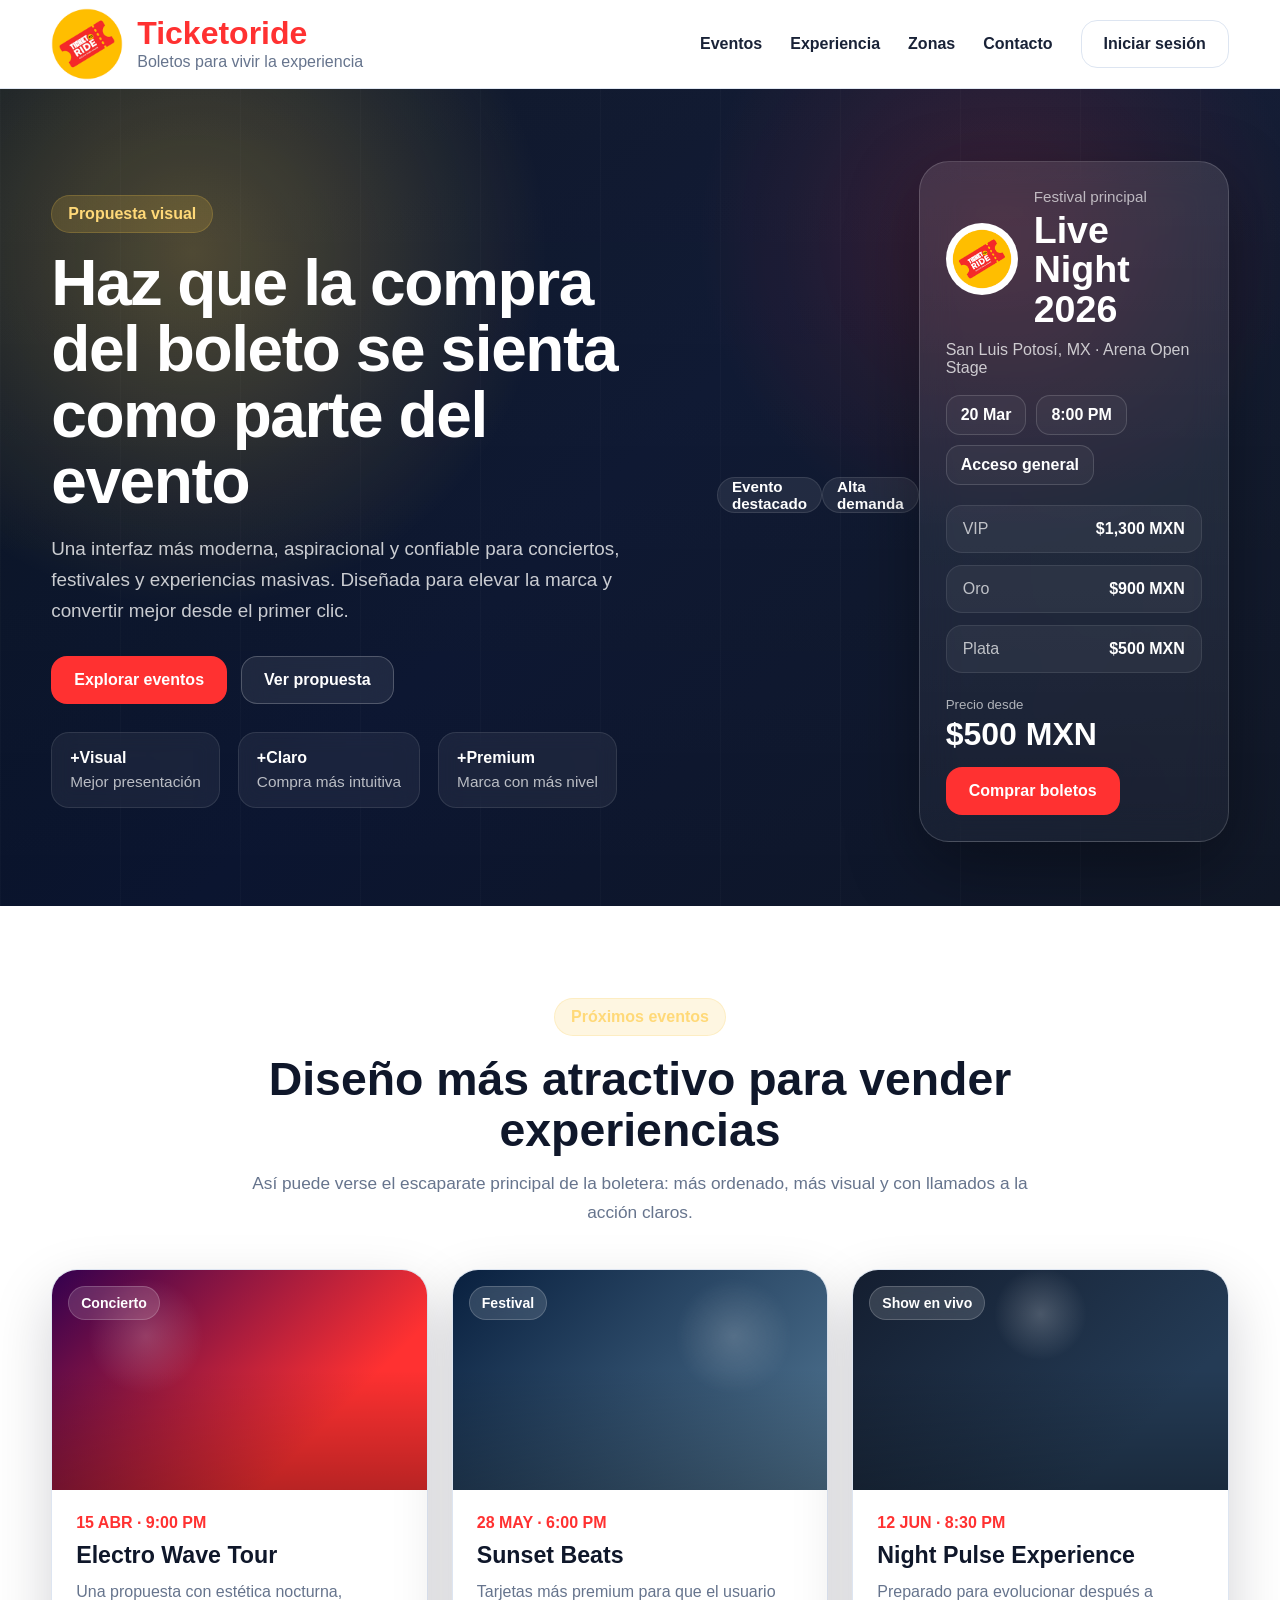
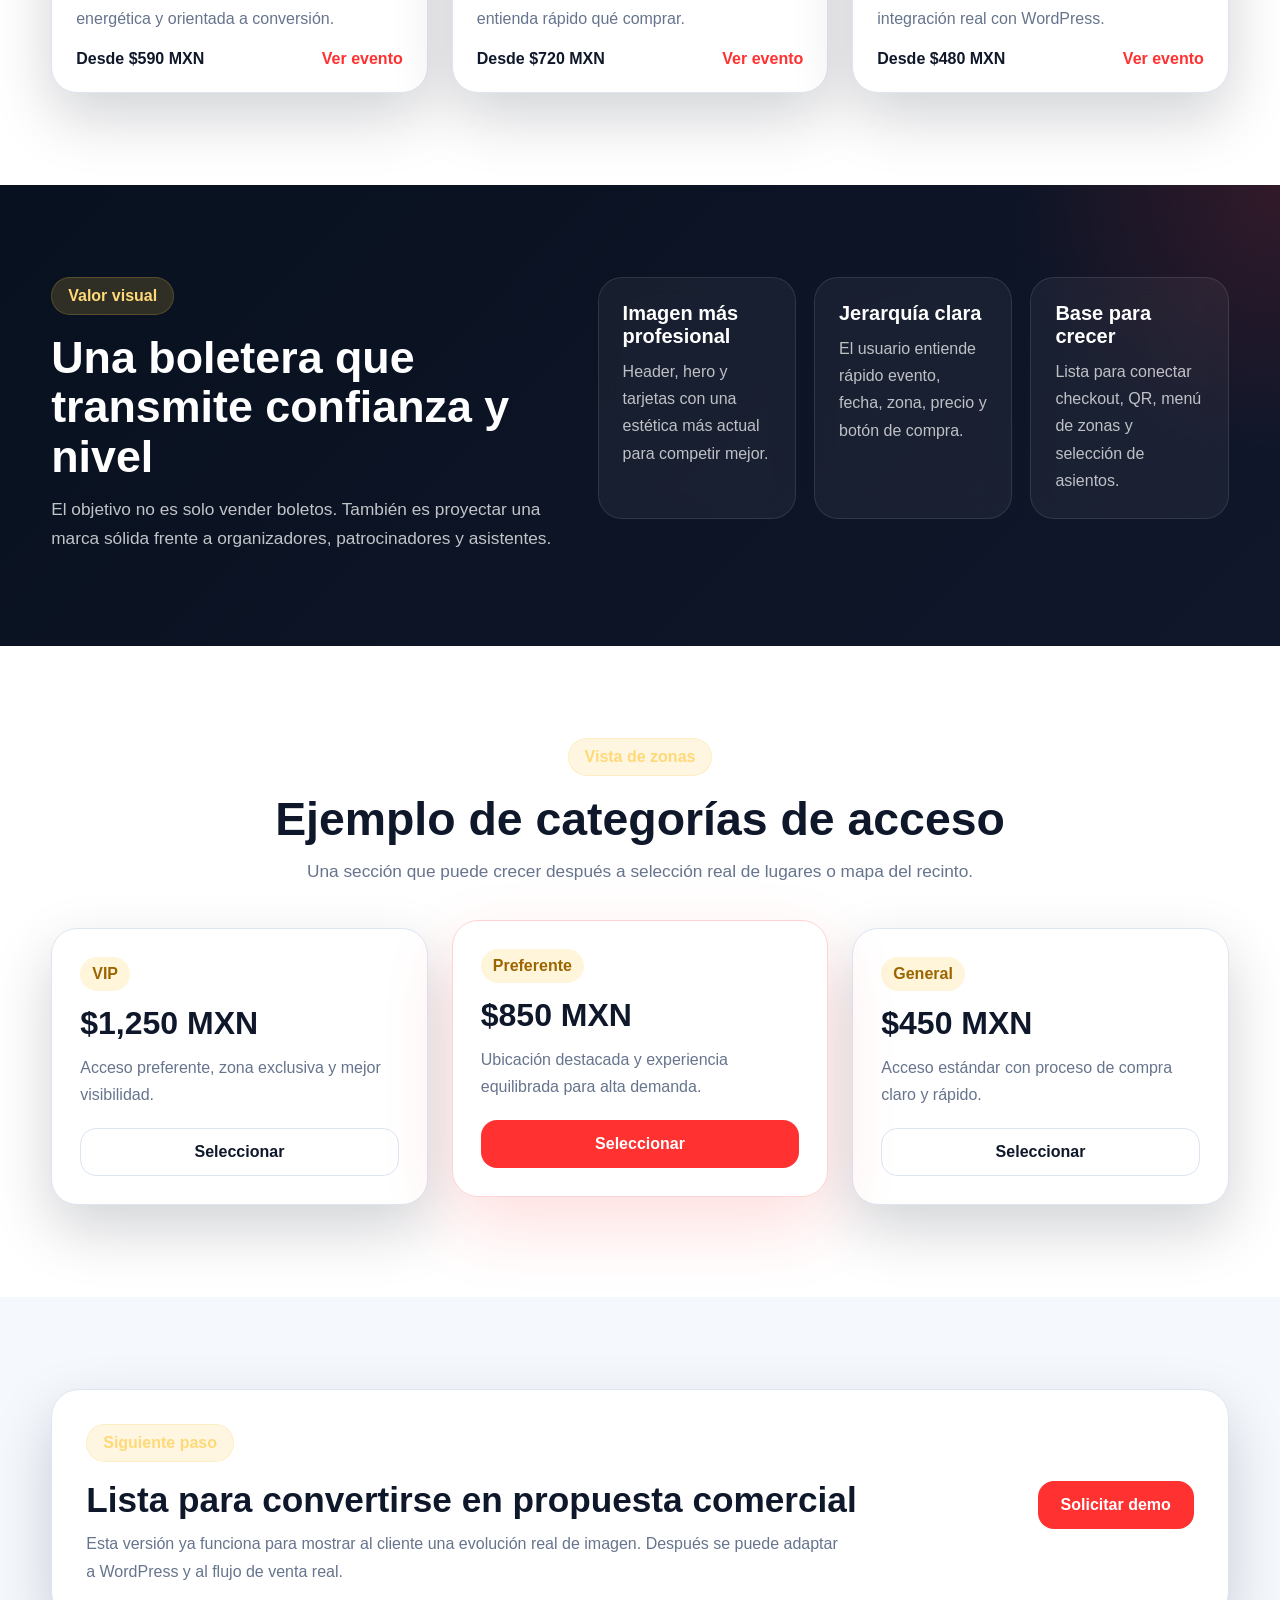
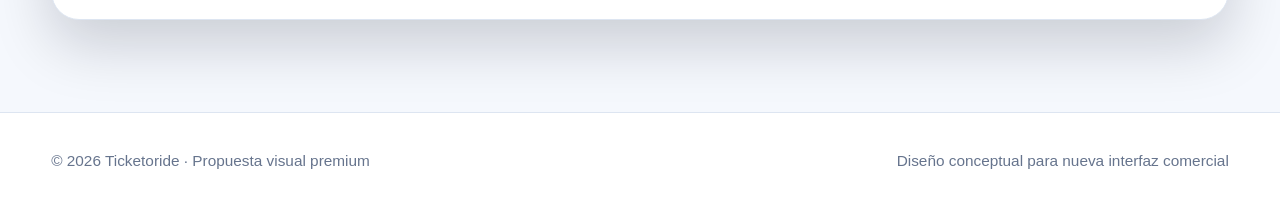
==== index.html @ 48014179 "Update index.html" ====
<!DOCTYPE html>
<html lang="es">
<head>
  <meta charset="UTF-8" />
  <meta name="viewport" content="width=device-width, initial-scale=1.0" />
  <title>TickeToRide | Experiencias que se viven en grande</title>
  <meta name="description" content="Propuesta para Ticketoride: una boletera más visual, más clara y lista para vender mejor." />
  <link rel="stylesheet" href="css/style.css" />
</head>
<body>
  <header class="site-header">
    <div class="container nav">
      <a class="brand" href="#">
        <img src="assets/img/logo-ticketoride.png" alt="Logo Ticketoride" class="brand-logo" />
        <div class="brand-copy">
          <span class="brand-name">Ticketoride</span>
          <span class="brand-tag">Boletos para vivir la experiencia</span>
        </div>
      </a>

      <nav class="menu">
        <a href="#eventos">Eventos</a>
        <a href="#experiencia">Experiencia</a>
        <a href="#zonas">Zonas</a>
        <a href="#contacto">Contacto</a>
        <a href="#" class="btn btn-outline">Iniciar sesión</a>
      </nav>
    </div>
  </header>

  <main>
    <section class="hero">
      <div class="hero-overlay"></div>
      <div class="container hero-grid">
        <div class="hero-copy">
          <span class="eyebrow">Propuesta visual</span>
          <h1>Haz que la compra del boleto se sienta como parte del evento</h1>
          <p>
            Una interfaz más moderna, aspiracional y confiable para conciertos,
            festivales y experiencias masivas. Diseñada para elevar la marca y
            convertir mejor desde el primer clic.
          </p>

          <div class="hero-actions">
            <a href="#eventos" class="btn btn-primary">Explorar eventos</a>
            <a href="#experiencia" class="btn btn-glass">Ver propuesta</a>
          </div>

          <div class="hero-metrics">
            <div class="metric">
              <strong>+Visual</strong>
              <span>Mejor presentación</span>
            </div>
            <div class="metric">
              <strong>+Claro</strong>
              <span>Compra más intuitiva</span>
            </div>
            <div class="metric">
              <strong>+Premium</strong>
              <span>Marca con más nivel</span>
            </div>
          </div>
        </div>

        <div class="hero-panel">
          <div class="panel-top">
            <span class="live-pill">Evento destacado</span>
            <span class="status-dot">Alta demanda</span>
          </div>

          <div class="featured-card">
            <div class="featured-head">
              <img src="assets/img/logo-ticketoride.png" alt="Ticketoride" class="featured-logo" />
              <div>
                <p class="featured-label">Festival principal</p>
                <h2>Live Night 2026</h2>
              </div>
            </div>

            <p class="featured-place">San Luis Potosí, MX · Arena Open Stage</p>

            <div class="chip-row">
              <span class="chip">20 Mar</span>
              <span class="chip">8:00 PM</span>
              <span class="chip">Acceso general</span>
            </div>

            <div class="zone-list">
              <div class="zone-item">
                <span>VIP</span>
                <strong>$1,300 MXN</strong>
              </div>
              <div class="zone-item">
                <span>Oro</span>
                <strong>$900 MXN</strong>
              </div>
              <div class="zone-item">
                <span>Plata</span>
                <strong>$500 MXN</strong>
              </div>
            </div>

            <div class="featured-footer">
              <div>
                <small>Precio desde</small>
                <strong class="price">$500 MXN</strong>
              </div>
              <a href="#" class="btn btn-primary">Comprar boletos</a>
            </div>
          </div>
        </div>
      </div>
    </section>

    <section id="eventos" class="section section-light">
      <div class="container">
        <div class="section-head">
          <span class="section-kicker">Próximos eventos</span>
          <h2>Diseño más atractivo para vender experiencias</h2>
          <p>
            Así puede verse el escaparate principal de la boletera: más ordenado,
            más visual y con llamados a la acción claros.
          </p>
        </div>

        <div class="event-grid">
          <article class="event-card">
            <div class="event-cover cover-1">
              <span class="mini-badge">Concierto</span>
            </div>
            <div class="event-content">
              <div class="event-date">15 ABR · 9:00 PM</div>
              <h3>Electro Wave Tour</h3>
              <p>Una propuesta con estética nocturna, energética y orientada a conversión.</p>
              <div class="event-bottom">
                <strong>Desde $590 MXN</strong>
                <a href="#">Ver evento</a>
              </div>
            </div>
          </article>

          <article class="event-card">
            <div class="event-cover cover-2">
              <span class="mini-badge">Festival</span>
            </div>
            <div class="event-content">
              <div class="event-date">28 MAY · 6:00 PM</div>
              <h3>Sunset Beats</h3>
              <p>Tarjetas más premium para que el usuario entienda rápido qué comprar.</p>
              <div class="event-bottom">
                <strong>Desde $720 MXN</strong>
                <a href="#">Ver evento</a>
              </div>
            </div>
          </article>

          <article class="event-card">
            <div class="event-cover cover-3">
              <span class="mini-badge">Show en vivo</span>
            </div>
            <div class="event-content">
              <div class="event-date">12 JUN · 8:30 PM</div>
              <h3>Night Pulse Experience</h3>
              <p>Preparado para evolucionar después a integración real con WordPress.</p>
              <div class="event-bottom">
                <strong>Desde $480 MXN</strong>
                <a href="#">Ver evento</a>
              </div>
            </div>
          </article>
        </div>
      </div>
    </section>

    <section id="experiencia" class="section section-dark">
      <div class="container experience-grid">
        <div class="experience-copy">
          <span class="section-kicker">Valor visual</span>
          <h2>Una boletera que transmite confianza y nivel</h2>
          <p>
            El objetivo no es solo vender boletos. También es proyectar una marca
            sólida frente a organizadores, patrocinadores y asistentes.
          </p>
        </div>

        <div class="experience-cards">
          <div class="glass-card">
            <h3>Imagen más profesional</h3>
            <p>Header, hero y tarjetas con una estética más actual para competir mejor.</p>
          </div>
          <div class="glass-card">
            <h3>Jerarquía clara</h3>
            <p>El usuario entiende rápido evento, fecha, zona, precio y botón de compra.</p>
          </div>
          <div class="glass-card">
            <h3>Base para crecer</h3>
            <p>Lista para conectar checkout, QR, menú de zonas y selección de asientos.</p>
          </div>
        </div>
      </div>
    </section>

    <section id="zonas" class="section section-light">
      <div class="container">
        <div class="section-head">
          <span class="section-kicker">Vista de zonas</span>
          <h2>Ejemplo de categorías de acceso</h2>
          <p>Una sección que puede crecer después a selección real de lugares o mapa del recinto.</p>
        </div>

        <div class="pricing-grid">
          <div class="pricing-card">
            <span class="pricing-type">VIP</span>
            <strong>$1,250 MXN</strong>
            <p>Acceso preferente, zona exclusiva y mejor visibilidad.</p>
            <a href="#" class="btn btn-outline full">Seleccionar</a>
          </div>

          <div class="pricing-card featured-pricing">
            <span class="pricing-type">Preferente</span>
            <strong>$850 MXN</strong>
            <p>Ubicación destacada y experiencia equilibrada para alta demanda.</p>
            <a href="#" class="btn btn-primary full">Seleccionar</a>
          </div>

          <div class="pricing-card">
            <span class="pricing-type">General</span>
            <strong>$450 MXN</strong>
            <p>Acceso estándar con proceso de compra claro y rápido.</p>
            <a href="#" class="btn btn-outline full">Seleccionar</a>
          </div>
        </div>
      </div>
    </section>

    <section id="contacto" class="section contact-section">
      <div class="container contact-card">
        <div>
          <span class="section-kicker">Siguiente paso</span>
          <h2>Lista para convertirse en propuesta comercial</h2>
          <p>
            Esta versión ya funciona para mostrar al cliente una evolución real de imagen.
            Después se puede adaptar a WordPress y al flujo de venta real.
          </p>
        </div>
        <a href="#" class="btn btn-primary">Solicitar demo</a>
      </div>
    </section>
  </main>

  <footer class="site-footer">
    <div class="container footer-wrap">
      <p>© 2026 Ticketoride · Propuesta visual premium</p>
      <p>Diseño conceptual para nueva interfaz comercial</p>
    </div>
  </footer>

  <script src="js/app.js"></script>
</body>
</html>
---- css/style.css ----
:root{
  --bg:#07111f;
  --bg-2:#0d1830;
  --bg-3:#111827;
  --surface:#ffffff;
  --surface-soft:#f6f8fc;
  --text:#0f172a;
  --muted:#66748d;
  --line:#dde5f1;
  --primary:#ff3131;
  --primary-dark:#e12626;
  --gold:#f7c948;
  --white:#ffffff;
  --shadow:0 24px 60px rgba(5, 12, 29, .18);
  --radius:24px;
  --container:1200px;
}

*{box-sizing:border-box}
html{scroll-behavior:smooth}
body{
  margin:0;
  font-family:Arial, Helvetica, sans-serif;
  color:var(--text);
  background:#fff;
}
img{max-width:100%; display:block}
a{text-decoration:none; color:inherit}

.container{
  width:min(92%, var(--container));
  margin:0 auto;
}

.site-header{
  position:sticky;
  top:0;
  z-index:1000;
  background:rgba(255,255,255,.82);
  backdrop-filter:blur(16px);
  border-bottom:1px solid rgba(221,229,241,.9);
}

.nav{
  min-height:88px;
  display:flex;
  align-items:center;
  justify-content:space-between;
  gap:24px;
}

.brand{
  display:flex;
  align-items:center;
  gap:14px;
}

.brand-logo{
  width:72px;
  height:72px;
  object-fit:contain;
}

.brand-copy{
  display:flex;
  flex-direction:column;
  gap:4px;
}

.brand-name{
  font-size:2rem;
  font-weight:800;
  color:var(--primary);
  line-height:1;
}

.brand-tag{
  color:var(--muted);
  font-size:1rem;
}

.menu{
  display:flex;
  align-items:center;
  gap:28px;
}

.menu a{
  font-weight:700;
  color:#192237;
}

.btn{
  min-height:48px;
  padding:0 22px;
  border-radius:16px;
  display:inline-flex;
  align-items:center;
  justify-content:center;
  font-weight:800;
  border:1px solid transparent;
  transition:.25s ease;
}
.btn:hover{transform:translateY(-2px)}
.btn-primary{
  background:var(--primary);
  color:#fff;
}
.btn-primary:hover{
  background:var(--primary-dark);
}
.btn-outline{
  background:#fff;
  border-color:var(--line);
}
.btn-glass{
  background:rgba(255,255,255,.08);
  color:#fff;
  border-color:rgba(255,255,255,.22);
  backdrop-filter:blur(14px);
}
.full{width:100%}

.hero{
  position:relative;
  overflow:hidden;
  background:
    radial-gradient(circle at 15% 20%, rgba(247,201,72,.28), transparent 28%),
    radial-gradient(circle at 78% 18%, rgba(255,49,49,.18), transparent 25%),
    linear-gradient(135deg, #07111f 0%, #0b1530 48%, #111827 100%);
  color:#fff;
  padding:72px 0 64px;
}

.hero::before{
  content:"";
  position:absolute;
  inset:0;
  background:
    linear-gradient(to bottom, rgba(255,255,255,.03), rgba(255,255,255,0)),
    repeating-linear-gradient(
      90deg,
      rgba(255,255,255,.02) 0,
      rgba(255,255,255,.02) 1px,
      transparent 1px,
      transparent 120px
    );
  pointer-events:none;
}

.hero-grid{
  position:relative;
  z-index:1;
  display:grid;
  grid-template-columns:1.1fr .9fr;
  gap:40px;
  align-items:center;
}

.eyebrow,
.section-kicker{
  display:inline-flex;
  align-items:center;
  gap:8px;
  min-height:38px;
  padding:0 16px;
  border-radius:999px;
  background:rgba(247,201,72,.16);
  color:#ffd978;
  border:1px solid rgba(247,201,72,.2);
  font-weight:800;
  margin-bottom:18px;
}

.hero-copy h1{
  font-size:4rem;
  line-height:1.03;
  margin:0 0 18px;
  letter-spacing:-1.4px;
  max-width:720px;
}

.hero-copy p{
  font-size:1.18rem;
  line-height:1.65;
  color:rgba(255,255,255,.78);
  max-width:690px;
  margin:0 0 30px;
}

.hero-actions{
  display:flex;
  gap:14px;
  flex-wrap:wrap;
  margin-bottom:28px;
}

.hero-metrics{
  display:flex;
  gap:18px;
  flex-wrap:wrap;
}

.metric{
  min-width:150px;
  padding:16px 18px;
  border-radius:18px;
  background:rgba(255,255,255,.06);
  border:1px solid rgba(255,255,255,.10);
  backdrop-filter:blur(10px);
}
.metric strong{
  display:block;
  color:#fff;
  margin-bottom:6px;
  font-size:1rem;
}
.metric span{
  color:rgba(255,255,255,.7);
  font-size:.96rem;
}

.hero-panel{
  display:flex;
  justify-content:flex-end;
}

.panel-top{
  display:flex;
  justify-content:space-between;
  align-items:center;
  margin-bottom:14px;
}

.live-pill, .status-dot{
  display:inline-flex;
  align-items:center;
  min-height:36px;
  padding:0 14px;
  border-radius:999px;
  font-weight:700;
  font-size:.95rem;
  background:rgba(255,255,255,.08);
  color:#fff;
  border:1px solid rgba(255,255,255,.10);
}

.featured-card{
  width:100%;
  max-width:510px;
  padding:26px;
  border-radius:30px;
  background:
    linear-gradient(180deg, rgba(255,255,255,.10), rgba(255,255,255,.04));
  border:1px solid rgba(255,255,255,.16);
  box-shadow:0 24px 70px rgba(0,0,0,.35);
  backdrop-filter:blur(18px);
}

.featured-head{
  display:flex;
  align-items:center;
  gap:16px;
  margin-bottom:12px;
}

.featured-logo{
  width:72px;
  height:72px;
  object-fit:contain;
  background:#fff;
  border-radius:50%;
  padding:6px;
}

.featured-label{
  margin:0 0 6px;
  color:rgba(255,255,255,.66);
  font-size:.95rem;
}

.featured-head h2{
  margin:0;
  font-size:2.35rem;
  line-height:1.05;
}

.featured-place{
  color:rgba(255,255,255,.75);
  margin:0 0 18px;
  font-size:1rem;
}

.chip-row{
  display:flex;
  flex-wrap:wrap;
  gap:10px;
  margin-bottom:20px;
}

.chip{
  padding:10px 14px;
  border-radius:14px;
  border:1px solid rgba(255,255,255,.15);
  background:rgba(255,255,255,.04);
  font-weight:700;
}

.zone-list{
  display:grid;
  gap:12px;
  margin-bottom:24px;
}

.zone-item{
  display:flex;
  justify-content:space-between;
  align-items:center;
  padding:14px 16px;
  border-radius:16px;
  background:rgba(255,255,255,.05);
  border:1px solid rgba(255,255,255,.09);
}
.zone-item span{color:rgba(255,255,255,.7)}
.zone-item strong{color:#fff}

.featured-footer{
  display:flex;
  justify-content:space-between;
  align-items:center;
  gap:14px;
  flex-wrap:wrap;
}
.featured-footer small{
  display:block;
  color:rgba(255,255,255,.65);
  margin-bottom:4px;
}
.price{
  font-size:2rem;
  color:#fff;
}

.section{
  padding:92px 0;
}
.section-light{
  background:#fff;
}
.section-dark{
  background:
    radial-gradient(circle at top right, rgba(255,49,49,.15), transparent 20%),
    linear-gradient(135deg, #08111f 0%, #10172b 100%);
  color:#fff;
}

.section-head{
  max-width:780px;
  margin:0 auto 42px;
  text-align:center;
}
.section-head h2{
  margin:0 0 12px;
  font-size:2.9rem;
  line-height:1.1;
}
.section-head p{
  margin:0;
  color:var(--muted);
  font-size:1.08rem;
  line-height:1.7;
}
.section-dark .section-head p{color:rgba(255,255,255,.74)}

.event-grid{
  display:grid;
  grid-template-columns:repeat(3, 1fr);
  gap:24px;
}

.event-card{
  background:#fff;
  border:1px solid var(--line);
  border-radius:26px;
  overflow:hidden;
  box-shadow:var(--shadow);
}

.event-cover{
  height:220px;
  position:relative;
  overflow:hidden;
}
.event-cover::after{
  content:"";
  position:absolute;
  inset:0;
  background:linear-gradient(to top, rgba(0,0,0,.28), transparent 55%);
}
.cover-1{
  background:
    radial-gradient(circle at 25% 30%, rgba(255,255,255,.18), transparent 18%),
    linear-gradient(135deg, #32004f, #ff3131 72%);
}
.cover-2{
  background:
    radial-gradient(circle at 75% 30%, rgba(255,255,255,.16), transparent 18%),
    linear-gradient(135deg, #09203f, #537895);
}
.cover-3{
  background:
    radial-gradient(circle at 50% 20%, rgba(255,255,255,.20), transparent 18%),
    linear-gradient(135deg, #141e30, #243b55 75%);
}

.mini-badge{
  position:absolute;
  top:16px;
  left:16px;
  z-index:1;
  min-height:34px;
  padding:0 12px;
  border-radius:999px;
  display:inline-flex;
  align-items:center;
  font-size:.88rem;
  font-weight:800;
  color:#fff;
  background:rgba(255,255,255,.14);
  border:1px solid rgba(255,255,255,.18);
  backdrop-filter:blur(10px);
}

.event-content{
  padding:24px;
}
.event-date{
  color:var(--primary);
  font-weight:800;
  margin-bottom:10px;
}
.event-content h3{
  margin:0 0 10px;
  font-size:1.45rem;
}
.event-content p{
  margin:0 0 18px;
  color:var(--muted);
  line-height:1.65;
}
.event-bottom{
  display:flex;
  justify-content:space-between;
  align-items:center;
  gap:10px;
}
.event-bottom a{
  color:var(--primary);
  font-weight:800;
}

.experience-grid{
  display:grid;
  grid-template-columns:.9fr 1.1fr;
  gap:30px;
  align-items:start;
}
.experience-copy h2{
  margin:0 0 14px;
  font-size:2.8rem;
  line-height:1.1;
}
.experience-copy p{
  margin:0;
  color:rgba(255,255,255,.75);
  font-size:1.08rem;
  line-height:1.7;
}
.experience-cards{
  display:grid;
  grid-template-columns:repeat(3,1fr);
  gap:18px;
}
.glass-card{
  min-height:220px;
  padding:24px;
  border-radius:24px;
  background:rgba(255,255,255,.05);
  border:1px solid rgba(255,255,255,.10);
  backdrop-filter:blur(10px);
}
.glass-card h3{
  margin:0 0 10px;
  font-size:1.25rem;
}
.glass-card p{
  margin:0;
  color:rgba(255,255,255,.72);
  line-height:1.7;
}

.pricing-grid{
  display:grid;
  grid-template-columns:repeat(3,1fr);
  gap:24px;
}
.pricing-card{
  padding:28px;
  border-radius:26px;
  border:1px solid var(--line);
  background:#fff;
  box-shadow:var(--shadow);
}
.pricing-type{
  display:inline-flex;
  min-height:34px;
  align-items:center;
  padding:0 12px;
  border-radius:999px;
  background:#fff5da;
  color:#9c6500;
  font-weight:800;
  margin-bottom:14px;
}
.pricing-card strong{
  display:block;
  font-size:2rem;
  margin-bottom:12px;
}
.pricing-card p{
  color:var(--muted);
  line-height:1.7;
  margin:0 0 20px;
}
.featured-pricing{
  border-color:#ffd3d3;
  box-shadow:0 28px 70px rgba(255,49,49,.16);
  transform:translateY(-8px);
}

.contact-section{
  background:#f5f8fd;
}
.contact-card{
  padding:34px;
  border-radius:28px;
  background:#fff;
  border:1px solid var(--line);
  box-shadow:var(--shadow);
  display:flex;
  justify-content:space-between;
  align-items:center;
  gap:20px;
}
.contact-card h2{
  margin:0 0 10px;
  font-size:2.2rem;
}
.contact-card p{
  margin:0;
  color:var(--muted);
  line-height:1.7;
  max-width:760px;
}

.site-footer{
  padding:24px 0;
  border-top:1px solid var(--line);
  background:#fff;
}
.footer-wrap{
  display:flex;
  justify-content:space-between;
  gap:16px;
  flex-wrap:wrap;
  color:var(--muted);
  font-size:.96rem;
}

@media (max-width: 1100px){
  .hero-grid,
  .experience-grid,
  .event-grid,
  .experience-cards,
  .pricing-grid{
    grid-template-columns:1fr;
  }
  .hero-panel{justify-content:flex-start}
  .featured-card{max-width:100%}
}

@media (max-width: 860px){
  .nav{
    flex-direction:column;
    align-items:flex-start;
    padding:16px 0;
  }
  .menu{
    width:100%;
    flex-wrap:wrap;
    gap:14px;
  }
  .hero-copy h1{
    font-size:2.7rem;
  }
  .section-head h2,
  .experience-copy h2,
  .contact-card h2{
    font-size:2rem;
  }
  .contact-card,
  .featured-footer,
  .event-bottom{
    flex-direction:column;
    align-items:flex-start;
  }
  .featured-pricing{
    transform:none;
  }
}

@media (max-width: 560px){
  .brand-logo{
    width:58px;
    height:58px;
  }
  .brand-name{
    font-size:1.55rem;
  }
  .brand-tag{
    font-size:.92rem;
  }
  .hero{
    padding:52px 0 48px;
  }
  .hero-copy h1{
    font-size:2.15rem;
  }
  .hero-copy p{
    font-size:1rem;
  }
  .section{
    padding:72px 0;
  }
  .section-head h2{
    font-size:1.75rem;
  }
}
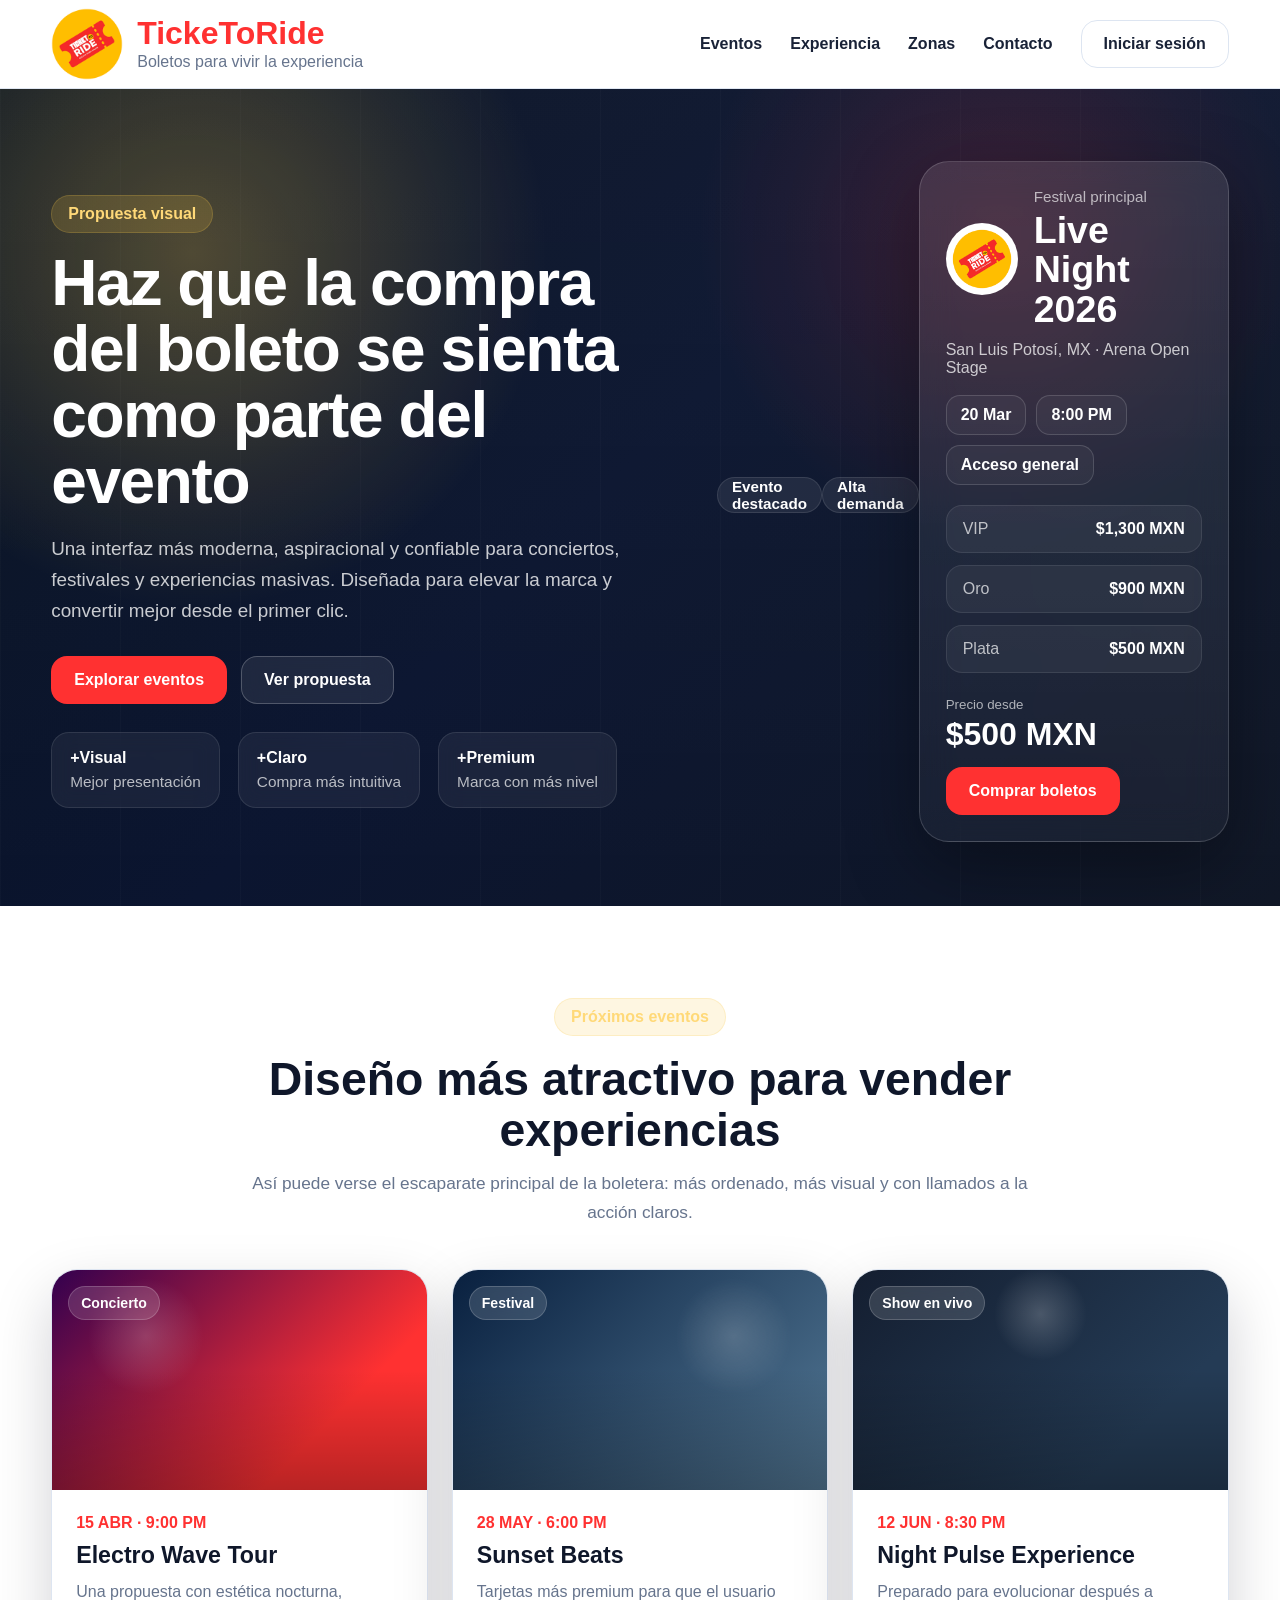
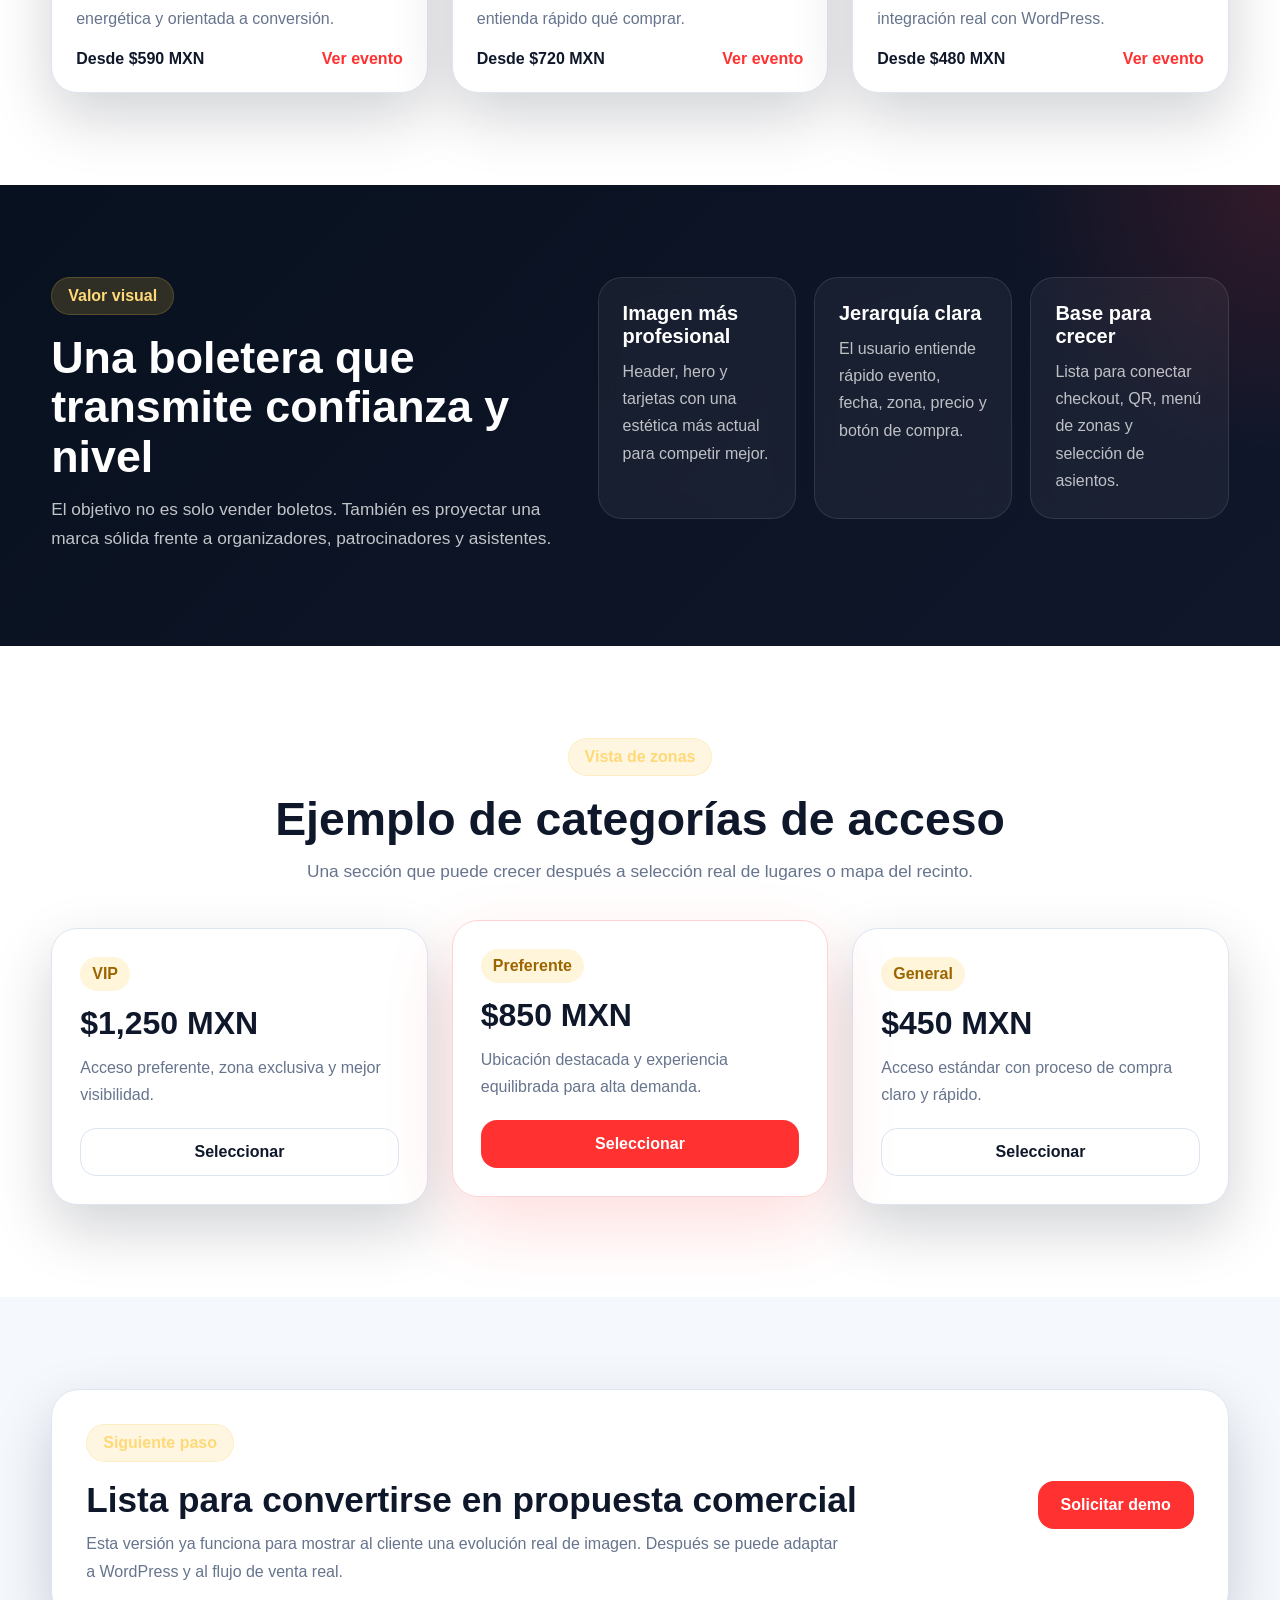
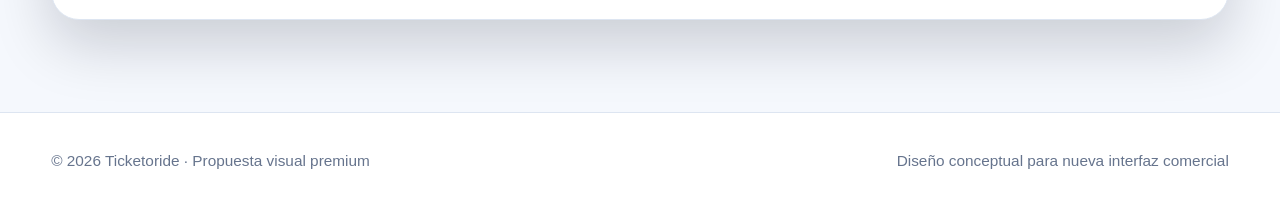
==== commit 2e9e02e9: "Update index.html" ====
--- a/index.html
+++ b/index.html
@@ -13,7 +13,7 @@
       <a class="brand" href="#">
         <img src="assets/img/logo-ticketoride.png" alt="Logo Ticketoride" class="brand-logo" />
         <div class="brand-copy">
-          <span class="brand-name">Ticketoride</span>
+          <span class="brand-name">TickeToRide</span>
           <span class="brand-tag">Boletos para vivir la experiencia</span>
         </div>
       </a>
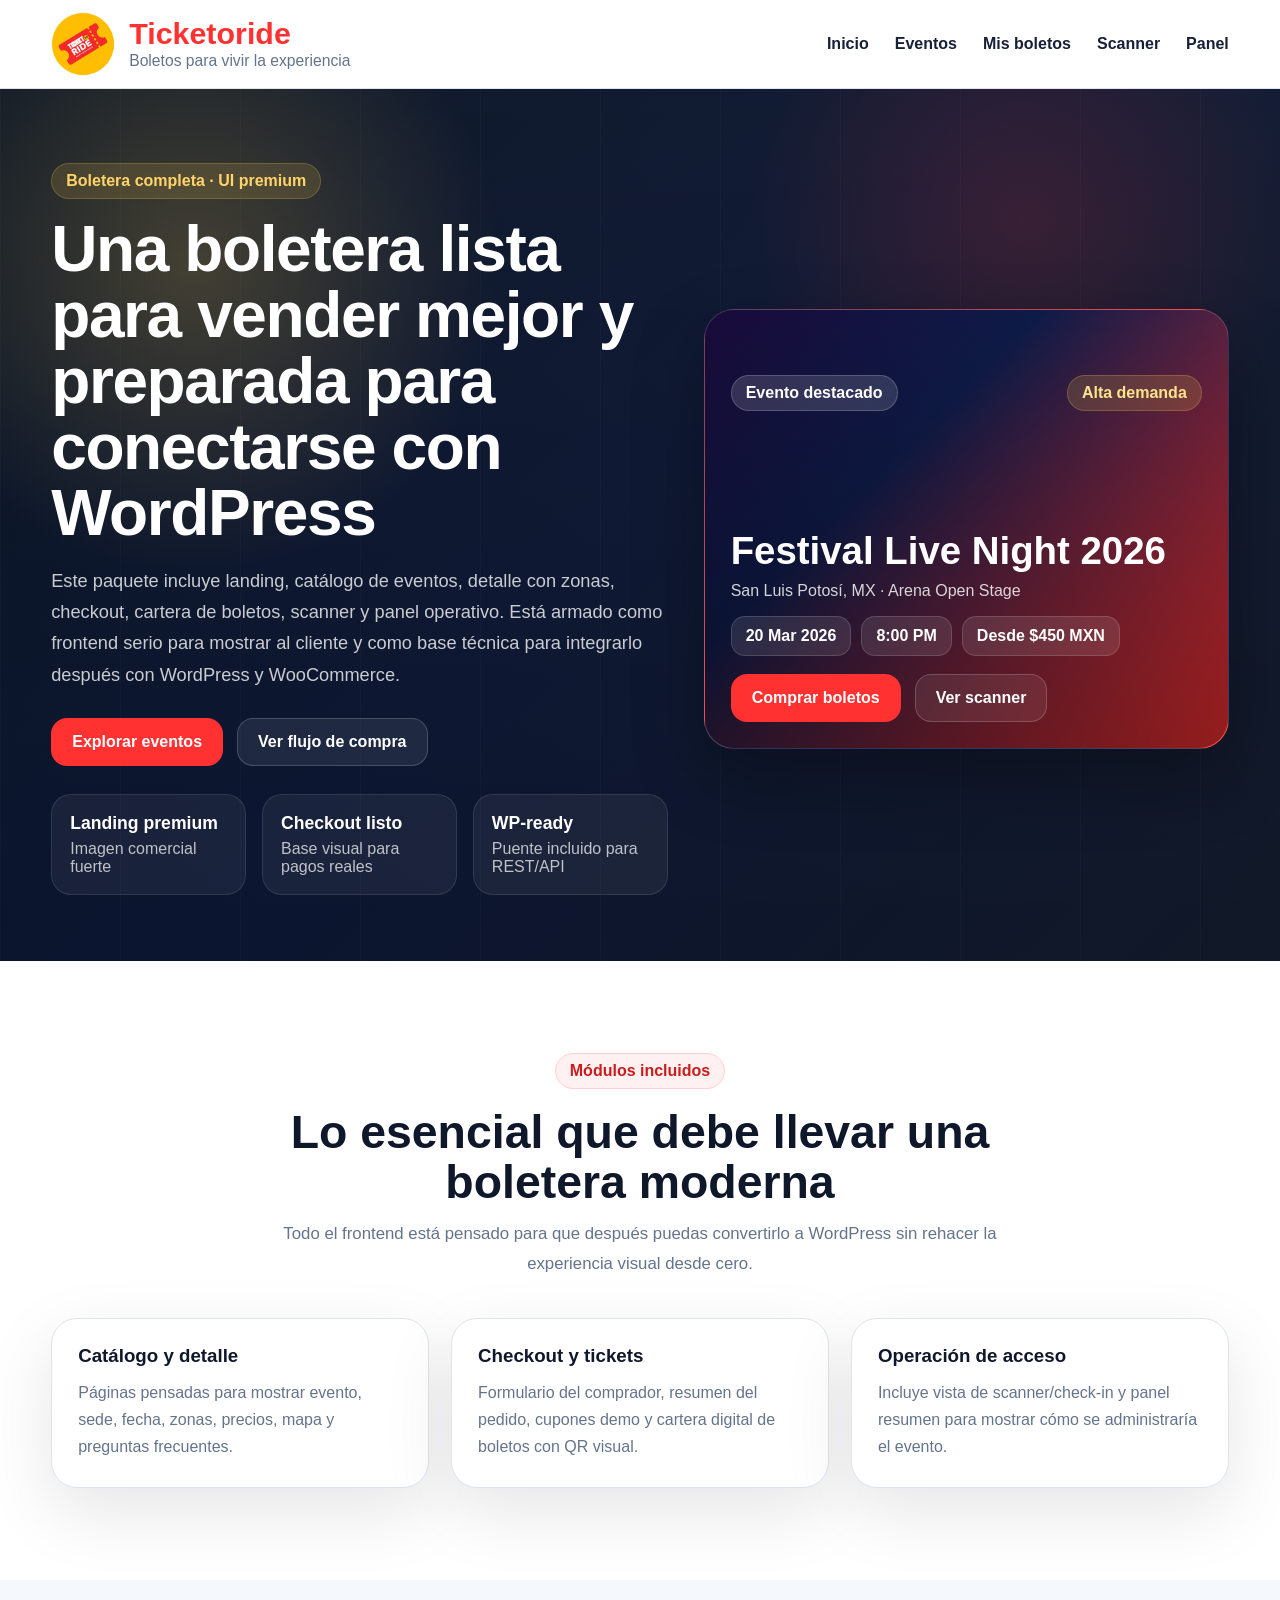
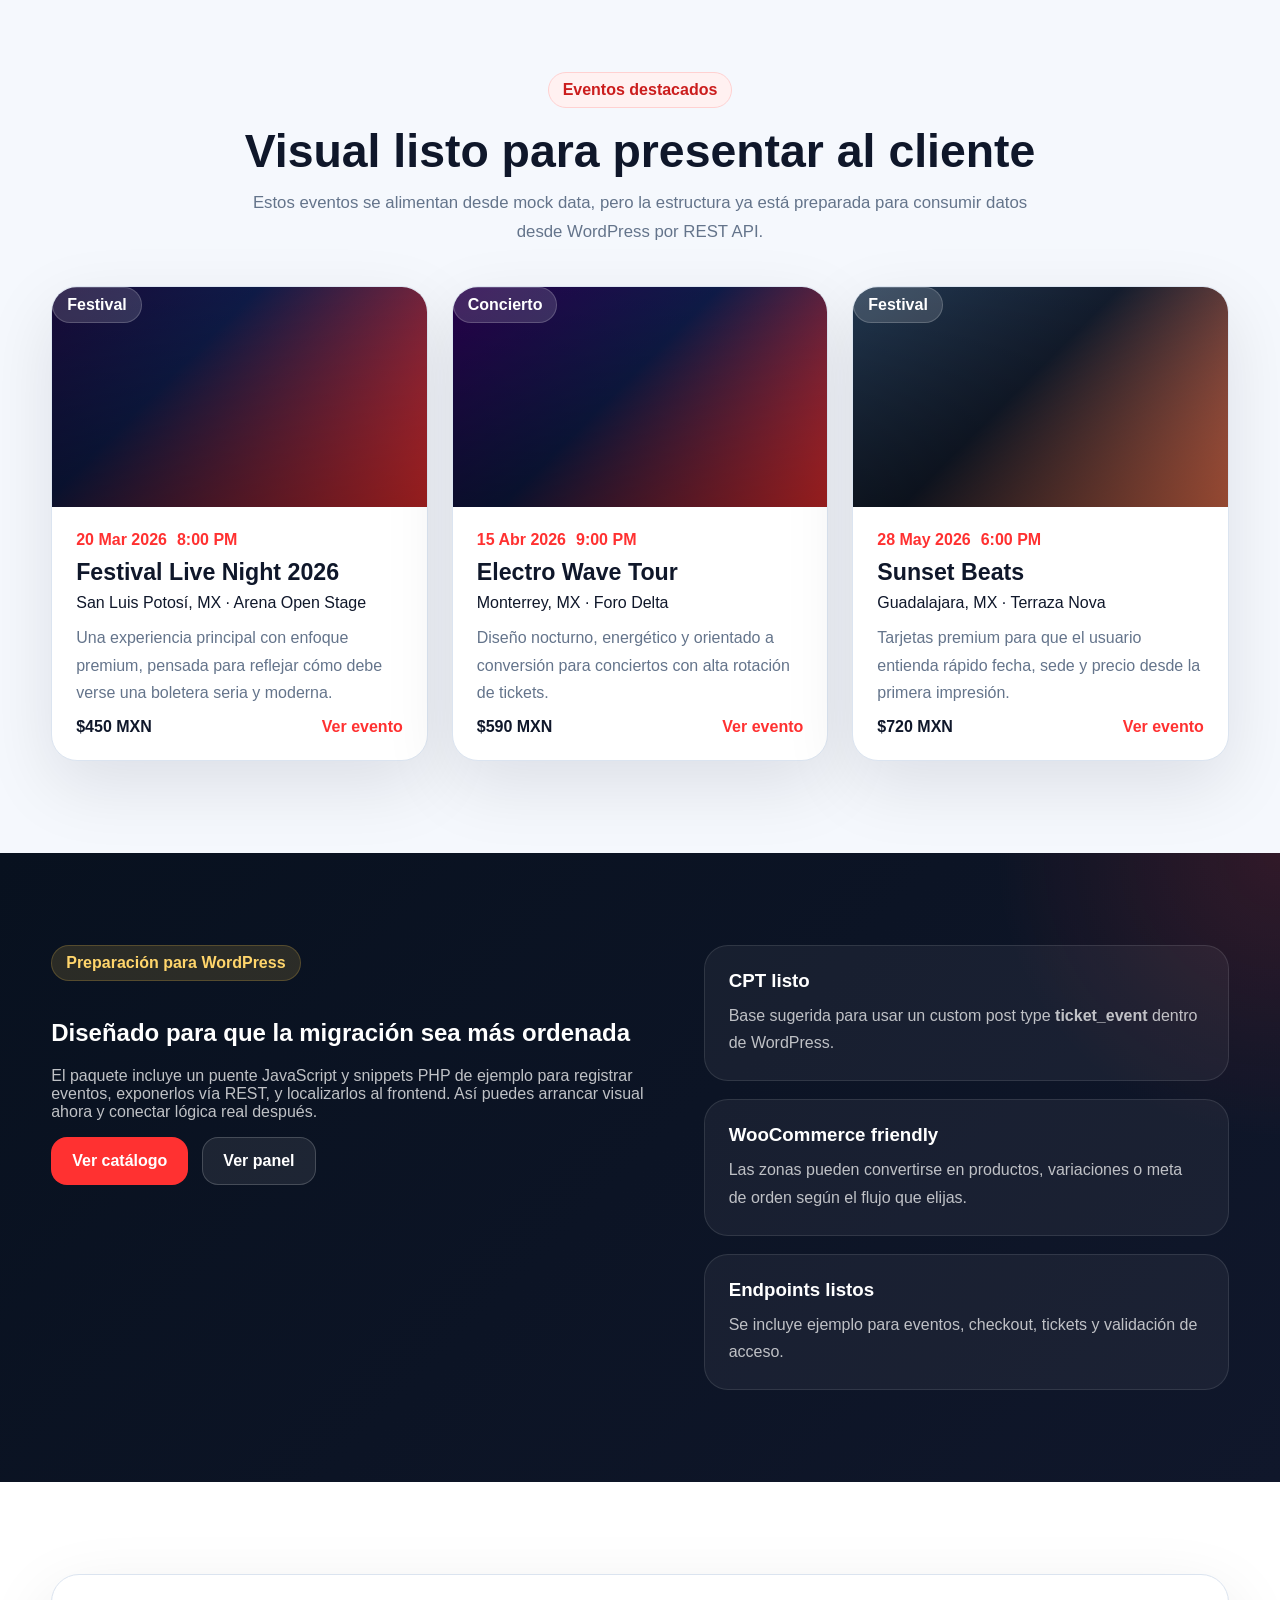
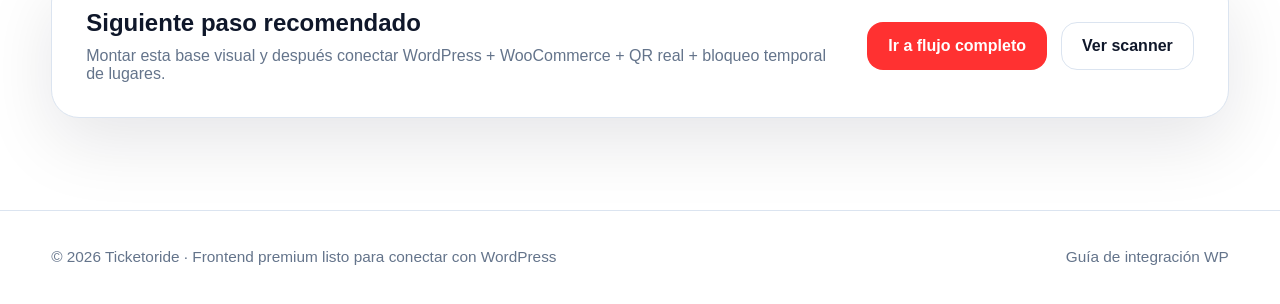
==== commit 7f7fd756: "Add files via upload" ====
--- a/index.html
+++ b/index.html
@@ -3,258 +3,130 @@
 <head>
   <meta charset="UTF-8" />
   <meta name="viewport" content="width=device-width, initial-scale=1.0" />
-  <title>TickeToRide | Experiencias que se viven en grande</title>
-  <meta name="description" content="Propuesta para Ticketoride: una boletera más visual, más clara y lista para vender mejor." />
+  <title>Ticketoride | Frontend completo WordPress-ready</title>
+  <meta name="description" content="Frontend premium de boletera preparado para conectar con WordPress." />
   <link rel="stylesheet" href="css/style.css" />
+  
 </head>
-<body>
+<body data-page="home">
   <header class="site-header">
     <div class="container nav">
-      <a class="brand" href="#">
+      <a class="brand" href="index.html">
         <img src="assets/img/logo-ticketoride.png" alt="Logo Ticketoride" class="brand-logo" />
         <div class="brand-copy">
-          <span class="brand-name">TickeToRide</span>
+          <span class="brand-name">Ticketoride</span>
           <span class="brand-tag">Boletos para vivir la experiencia</span>
         </div>
       </a>
-
       <nav class="menu">
-        <a href="#eventos">Eventos</a>
-        <a href="#experiencia">Experiencia</a>
-        <a href="#zonas">Zonas</a>
-        <a href="#contacto">Contacto</a>
-        <a href="#" class="btn btn-outline">Iniciar sesión</a>
+        <a href="index.html">Inicio</a>
+        <a href="eventos.html">Eventos</a>
+        <a href="mis-boletos.html">Mis boletos</a>
+        <a href="scanner.html">Scanner</a>
+        <a href="panel.html">Panel</a>
       </nav>
     </div>
   </header>
 
-  <main>
-    <section class="hero">
-      <div class="hero-overlay"></div>
-      <div class="container hero-grid">
-        <div class="hero-copy">
-          <span class="eyebrow">Propuesta visual</span>
-          <h1>Haz que la compra del boleto se sienta como parte del evento</h1>
-          <p>
-            Una interfaz más moderna, aspiracional y confiable para conciertos,
-            festivales y experiencias masivas. Diseñada para elevar la marca y
-            convertir mejor desde el primer clic.
-          </p>
-
-          <div class="hero-actions">
-            <a href="#eventos" class="btn btn-primary">Explorar eventos</a>
-            <a href="#experiencia" class="btn btn-glass">Ver propuesta</a>
-          </div>
-
-          <div class="hero-metrics">
-            <div class="metric">
-              <strong>+Visual</strong>
-              <span>Mejor presentación</span>
-            </div>
-            <div class="metric">
-              <strong>+Claro</strong>
-              <span>Compra más intuitiva</span>
-            </div>
-            <div class="metric">
-              <strong>+Premium</strong>
-              <span>Marca con más nivel</span>
-            </div>
-          </div>
+  
+<main>
+  <section class="hero">
+    <div class="container hero-grid">
+      <div class="hero-copy">
+        <span class="eyebrow">Boletera completa · UI premium</span>
+        <h1>Una boletera lista para vender mejor y preparada para conectarse con WordPress</h1>
+        <p>
+          Este paquete incluye landing, catálogo de eventos, detalle con zonas, checkout, cartera de boletos, scanner
+          y panel operativo. Está armado como frontend serio para mostrar al cliente y como base técnica para integrarlo después con WordPress y WooCommerce.
+        </p>
+        <div class="hero-actions">
+          <a href="eventos.html" class="btn btn-primary">Explorar eventos</a>
+          <a href="evento.html?slug=festival-live-night-2026" class="btn btn-ghost">Ver flujo de compra</a>
         </div>
-
-        <div class="hero-panel">
-          <div class="panel-top">
-            <span class="live-pill">Evento destacado</span>
-            <span class="status-dot">Alta demanda</span>
-          </div>
-
-          <div class="featured-card">
-            <div class="featured-head">
-              <img src="assets/img/logo-ticketoride.png" alt="Ticketoride" class="featured-logo" />
-              <div>
-                <p class="featured-label">Festival principal</p>
-                <h2>Live Night 2026</h2>
-              </div>
-            </div>
-
-            <p class="featured-place">San Luis Potosí, MX · Arena Open Stage</p>
-
-            <div class="chip-row">
-              <span class="chip">20 Mar</span>
-              <span class="chip">8:00 PM</span>
-              <span class="chip">Acceso general</span>
-            </div>
-
-            <div class="zone-list">
-              <div class="zone-item">
-                <span>VIP</span>
-                <strong>$1,300 MXN</strong>
-              </div>
-              <div class="zone-item">
-                <span>Oro</span>
-                <strong>$900 MXN</strong>
-              </div>
-              <div class="zone-item">
-                <span>Plata</span>
-                <strong>$500 MXN</strong>
-              </div>
-            </div>
-
-            <div class="featured-footer">
-              <div>
-                <small>Precio desde</small>
-                <strong class="price">$500 MXN</strong>
-              </div>
-              <a href="#" class="btn btn-primary">Comprar boletos</a>
-            </div>
-          </div>
+        <div class="metric-row">
+          <div class="metric-card"><strong>Landing premium</strong><span>Imagen comercial fuerte</span></div>
+          <div class="metric-card"><strong>Checkout listo</strong><span>Base visual para pagos reales</span></div>
+          <div class="metric-card"><strong>WP-ready</strong><span>Puente incluido para REST/API</span></div>
         </div>
       </div>
-    </section>
+      <div id="heroFeatured"></div>
+    </div>
+  </section>
 
-    <section id="eventos" class="section section-light">
-      <div class="container">
-        <div class="section-head">
-          <span class="section-kicker">Próximos eventos</span>
-          <h2>Diseño más atractivo para vender experiencias</h2>
-          <p>
-            Así puede verse el escaparate principal de la boletera: más ordenado,
-            más visual y con llamados a la acción claros.
-          </p>
-        </div>
+  <section class="section">
+    <div class="container">
+      <div class="section-head">
+        <span class="section-kicker red">Módulos incluidos</span>
+        <h2>Lo esencial que debe llevar una boletera moderna</h2>
+        <p>Todo el frontend está pensado para que después puedas convertirlo a WordPress sin rehacer la experiencia visual desde cero.</p>
+      </div>
+      <div class="feature-grid">
+        <article class="feature-card"><h3>Catálogo y detalle</h3><p>Páginas pensadas para mostrar evento, sede, fecha, zonas, precios, mapa y preguntas frecuentes.</p></article>
+        <article class="feature-card"><h3>Checkout y tickets</h3><p>Formulario del comprador, resumen del pedido, cupones demo y cartera digital de boletos con QR visual.</p></article>
+        <article class="feature-card"><h3>Operación de acceso</h3><p>Incluye vista de scanner/check-in y panel resumen para mostrar cómo se administraría el evento.</p></article>
+      </div>
+    </div>
+  </section>
 
-        <div class="event-grid">
-          <article class="event-card">
-            <div class="event-cover cover-1">
-              <span class="mini-badge">Concierto</span>
-            </div>
-            <div class="event-content">
-              <div class="event-date">15 ABR · 9:00 PM</div>
-              <h3>Electro Wave Tour</h3>
-              <p>Una propuesta con estética nocturna, energética y orientada a conversión.</p>
-              <div class="event-bottom">
-                <strong>Desde $590 MXN</strong>
-                <a href="#">Ver evento</a>
-              </div>
-            </div>
-          </article>
+  <section class="section alt">
+    <div class="container">
+      <div class="section-head">
+        <span class="section-kicker red">Eventos destacados</span>
+        <h2>Visual listo para presentar al cliente</h2>
+        <p>Estos eventos se alimentan desde mock data, pero la estructura ya está preparada para consumir datos desde WordPress por REST API.</p>
+      </div>
+      <div id="homeEventGrid" class="event-grid"></div>
+    </div>
+  </section>
 
-          <article class="event-card">
-            <div class="event-cover cover-2">
-              <span class="mini-badge">Festival</span>
-            </div>
-            <div class="event-content">
-              <div class="event-date">28 MAY · 6:00 PM</div>
-              <h3>Sunset Beats</h3>
-              <p>Tarjetas más premium para que el usuario entienda rápido qué comprar.</p>
-              <div class="event-bottom">
-                <strong>Desde $720 MXN</strong>
-                <a href="#">Ver evento</a>
-              </div>
-            </div>
-          </article>
-
-          <article class="event-card">
-            <div class="event-cover cover-3">
-              <span class="mini-badge">Show en vivo</span>
-            </div>
-            <div class="event-content">
-              <div class="event-date">12 JUN · 8:30 PM</div>
-              <h3>Night Pulse Experience</h3>
-              <p>Preparado para evolucionar después a integración real con WordPress.</p>
-              <div class="event-bottom">
-                <strong>Desde $480 MXN</strong>
-                <a href="#">Ver evento</a>
-              </div>
-            </div>
-          </article>
+  <section class="section dark">
+    <div class="container split-grid">
+      <div>
+        <span class="section-kicker">Preparación para WordPress</span>
+        <h2>Diseñado para que la migración sea más ordenada</h2>
+        <p class="soft">
+          El paquete incluye un puente JavaScript y snippets PHP de ejemplo para registrar eventos, exponerlos vía REST,
+          y localizarlos al frontend. Así puedes arrancar visual ahora y conectar lógica real después.
+        </p>
+        <div class="hero-actions">
+          <a href="eventos.html" class="btn btn-primary">Ver catálogo</a>
+          <a href="panel.html" class="btn btn-ghost">Ver panel</a>
         </div>
       </div>
-    </section>
+      <div class="glass-stack">
+        <div class="glass-card"><h3>CPT listo</h3><p>Base sugerida para usar un custom post type <strong>ticket_event</strong> dentro de WordPress.</p></div>
+        <div class="glass-card"><h3>WooCommerce friendly</h3><p>Las zonas pueden convertirse en productos, variaciones o meta de orden según el flujo que elijas.</p></div>
+        <div class="glass-card"><h3>Endpoints listos</h3><p>Se incluye ejemplo para eventos, checkout, tickets y validación de acceso.</p></div>
+      </div>
+    </div>
+  </section>
 
-    <section id="experiencia" class="section section-dark">
-      <div class="container experience-grid">
-        <div class="experience-copy">
-          <span class="section-kicker">Valor visual</span>
-          <h2>Una boletera que transmite confianza y nivel</h2>
-          <p>
-            El objetivo no es solo vender boletos. También es proyectar una marca
-            sólida frente a organizadores, patrocinadores y asistentes.
-          </p>
+  <section class="section">
+    <div class="container">
+      <div class="cta-band">
+        <div>
+          <h2 style="margin:0 0 10px">Siguiente paso recomendado</h2>
+          <p style="margin:0;color:var(--muted);max-width:760px">Montar esta base visual y después conectar WordPress + WooCommerce + QR real + bloqueo temporal de lugares.</p>
         </div>
-
-        <div class="experience-cards">
-          <div class="glass-card">
-            <h3>Imagen más profesional</h3>
-            <p>Header, hero y tarjetas con una estética más actual para competir mejor.</p>
-          </div>
-          <div class="glass-card">
-            <h3>Jerarquía clara</h3>
-            <p>El usuario entiende rápido evento, fecha, zona, precio y botón de compra.</p>
-          </div>
-          <div class="glass-card">
-            <h3>Base para crecer</h3>
-            <p>Lista para conectar checkout, QR, menú de zonas y selección de asientos.</p>
-          </div>
+        <div class="row-actions">
+          <a class="btn btn-primary" href="evento.html?slug=festival-live-night-2026">Ir a flujo completo</a>
+          <a class="btn btn-secondary" href="scanner.html">Ver scanner</a>
         </div>
       </div>
-    </section>
+    </div>
+  </section>
+</main>
 
-    <section id="zonas" class="section section-light">
-      <div class="container">
-        <div class="section-head">
-          <span class="section-kicker">Vista de zonas</span>
-          <h2>Ejemplo de categorías de acceso</h2>
-          <p>Una sección que puede crecer después a selección real de lugares o mapa del recinto.</p>
-        </div>
 
-        <div class="pricing-grid">
-          <div class="pricing-card">
-            <span class="pricing-type">VIP</span>
-            <strong>$1,250 MXN</strong>
-            <p>Acceso preferente, zona exclusiva y mejor visibilidad.</p>
-            <a href="#" class="btn btn-outline full">Seleccionar</a>
-          </div>
-
-          <div class="pricing-card featured-pricing">
-            <span class="pricing-type">Preferente</span>
-            <strong>$850 MXN</strong>
-            <p>Ubicación destacada y experiencia equilibrada para alta demanda.</p>
-            <a href="#" class="btn btn-primary full">Seleccionar</a>
-          </div>
-
-          <div class="pricing-card">
-            <span class="pricing-type">General</span>
-            <strong>$450 MXN</strong>
-            <p>Acceso estándar con proceso de compra claro y rápido.</p>
-            <a href="#" class="btn btn-outline full">Seleccionar</a>
-          </div>
-        </div>
-      </div>
-    </section>
-
-    <section id="contacto" class="section contact-section">
-      <div class="container contact-card">
-        <div>
-          <span class="section-kicker">Siguiente paso</span>
-          <h2>Lista para convertirse en propuesta comercial</h2>
-          <p>
-            Esta versión ya funciona para mostrar al cliente una evolución real de imagen.
-            Después se puede adaptar a WordPress y al flujo de venta real.
-          </p>
-        </div>
-        <a href="#" class="btn btn-primary">Solicitar demo</a>
-      </div>
-    </section>
-  </main>
-
-  <footer class="site-footer">
+  <footer class="footer">
     <div class="container footer-wrap">
-      <p>© 2026 Ticketoride · Propuesta visual premium</p>
-      <p>Diseño conceptual para nueva interfaz comercial</p>
+      <p>© 2026 Ticketoride · Frontend premium listo para conectar con WordPress</p>
+      <p><a href="wordpress/integration-guide.md">Guía de integración WP</a></p>
     </div>
   </footer>
 
+  <script src="js/mock-data.js"></script>
+  <script src="js/wp-bridge.js"></script>
   <script src="js/app.js"></script>
 </body>
-</html>
+</html>
--- a/css/style.css
+++ b/css/style.css
@@ -1,21 +1,24 @@
+
 :root{
-  --bg:#07111f;
-  --bg-2:#0d1830;
-  --bg-3:#111827;
+  --bg:#08111f;
+  --bg-soft:#0f1b34;
   --surface:#ffffff;
-  --surface-soft:#f6f8fc;
+  --surface-soft:#f5f8fd;
+  --surface-dark:#111827;
   --text:#0f172a;
-  --muted:#66748d;
-  --line:#dde5f1;
+  --muted:#64748b;
+  --line:#dbe4f0;
   --primary:#ff3131;
-  --primary-dark:#e12626;
-  --gold:#f7c948;
-  --white:#ffffff;
-  --shadow:0 24px 60px rgba(5, 12, 29, .18);
+  --primary-dark:#e52525;
+  --gold:#ffcc4d;
+  --green:#0f9d58;
+  --orange:#c77f00;
+  --red:#c81d25;
+  --shadow:0 24px 70px rgba(4, 12, 28, .10);
+  --shadow-dark:0 28px 70px rgba(0,0,0,.32);
   --radius:24px;
   --container:1200px;
 }
-
 *{box-sizing:border-box}
 html{scroll-behavior:smooth}
 body{
@@ -24,23 +27,17 @@
   color:var(--text);
   background:#fff;
 }
-img{max-width:100%; display:block}
-a{text-decoration:none; color:inherit}
-
-.container{
-  width:min(92%, var(--container));
-  margin:0 auto;
-}
-
+body.app-dark{background:var(--surface-soft)}
+img{max-width:100%;display:block}
+a{text-decoration:none;color:inherit}
+button,input,select{font:inherit}
+.container{width:min(92%,var(--container));margin:0 auto}
 .site-header{
-  position:sticky;
-  top:0;
-  z-index:1000;
-  background:rgba(255,255,255,.82);
+  position:sticky;top:0;z-index:1000;
+  background:rgba(255,255,255,.88);
   backdrop-filter:blur(16px);
-  border-bottom:1px solid rgba(221,229,241,.9);
-}
-
+  border-bottom:1px solid rgba(219,228,240,.95);
+}
 .nav{
   min-height:88px;
   display:flex;
@@ -48,601 +45,270 @@
   justify-content:space-between;
   gap:24px;
 }
-
-.brand{
-  display:flex;
-  align-items:center;
-  gap:14px;
-}
-
-.brand-logo{
-  width:72px;
-  height:72px;
-  object-fit:contain;
-}
-
-.brand-copy{
-  display:flex;
-  flex-direction:column;
-  gap:4px;
-}
-
-.brand-name{
-  font-size:2rem;
-  font-weight:800;
-  color:var(--primary);
-  line-height:1;
-}
-
-.brand-tag{
-  color:var(--muted);
-  font-size:1rem;
-}
-
-.menu{
-  display:flex;
-  align-items:center;
-  gap:28px;
-}
-
-.menu a{
-  font-weight:700;
-  color:#192237;
-}
-
+.brand{display:flex;align-items:center;gap:14px}
+.brand-logo{width:64px;height:64px;object-fit:contain}
+.brand-copy{display:flex;flex-direction:column;gap:4px}
+.brand-name{font-size:1.9rem;font-weight:800;color:var(--primary);line-height:1}
+.brand-tag{font-size:.98rem;color:var(--muted)}
+.menu{display:flex;align-items:center;gap:26px;flex-wrap:wrap}
+.menu a{font-weight:700;color:#162036}
 .btn{
   min-height:48px;
-  padding:0 22px;
+  padding:0 20px;
   border-radius:16px;
+  border:1px solid transparent;
   display:inline-flex;
   align-items:center;
   justify-content:center;
   font-weight:800;
-  border:1px solid transparent;
-  transition:.25s ease;
+  cursor:pointer;
+  transition:.22s ease;
 }
 .btn:hover{transform:translateY(-2px)}
-.btn-primary{
-  background:var(--primary);
+.btn-primary{background:var(--primary);color:#fff}
+.btn-primary:hover{background:var(--primary-dark)}
+.btn-secondary{background:#fff;border-color:var(--line);color:var(--text)}
+.btn-ghost{background:rgba(255,255,255,.08);color:#fff;border-color:rgba(255,255,255,.18)}
+.full{width:100%}
+.hero{
+  background:
+    radial-gradient(circle at 15% 20%, rgba(255,204,77,.22), transparent 24%),
+    radial-gradient(circle at 80% 15%, rgba(255,49,49,.16), transparent 22%),
+    linear-gradient(135deg,#07111f 0%,#0b1530 48%,#111827 100%);
   color:#fff;
-}
-.btn-primary:hover{
-  background:var(--primary-dark);
-}
-.btn-outline{
-  background:#fff;
-  border-color:var(--line);
-}
-.btn-glass{
-  background:rgba(255,255,255,.08);
-  color:#fff;
-  border-color:rgba(255,255,255,.22);
-  backdrop-filter:blur(14px);
-}
-.full{width:100%}
-
-.hero{
+  padding:74px 0 66px;
   position:relative;
   overflow:hidden;
-  background:
-    radial-gradient(circle at 15% 20%, rgba(247,201,72,.28), transparent 28%),
-    radial-gradient(circle at 78% 18%, rgba(255,49,49,.18), transparent 25%),
-    linear-gradient(135deg, #07111f 0%, #0b1530 48%, #111827 100%);
-  color:#fff;
-  padding:72px 0 64px;
-}
-
+}
 .hero::before{
   content:"";
-  position:absolute;
-  inset:0;
+  position:absolute;inset:0;
   background:
     linear-gradient(to bottom, rgba(255,255,255,.03), rgba(255,255,255,0)),
-    repeating-linear-gradient(
-      90deg,
-      rgba(255,255,255,.02) 0,
-      rgba(255,255,255,.02) 1px,
-      transparent 1px,
-      transparent 120px
-    );
+    repeating-linear-gradient(90deg, rgba(255,255,255,.02) 0, rgba(255,255,255,.02) 1px, transparent 1px, transparent 120px);
   pointer-events:none;
 }
-
-.hero-grid{
-  position:relative;
-  z-index:1;
+.hero-grid, .split-grid{
+  position:relative;z-index:1;
   display:grid;
-  grid-template-columns:1.1fr .9fr;
-  gap:40px;
+  grid-template-columns:1.08fr .92fr;
+  gap:36px;
   align-items:center;
 }
-
-.eyebrow,
-.section-kicker{
+.eyebrow, .section-kicker, .pill, .small-tag{
   display:inline-flex;
+  min-height:36px;
   align-items:center;
-  gap:8px;
-  min-height:38px;
-  padding:0 16px;
-  border-radius:999px;
-  background:rgba(247,201,72,.16);
-  color:#ffd978;
-  border:1px solid rgba(247,201,72,.2);
-  font-weight:800;
-  margin-bottom:18px;
-}
-
-.hero-copy h1{
-  font-size:4rem;
-  line-height:1.03;
-  margin:0 0 18px;
-  letter-spacing:-1.4px;
-  max-width:720px;
-}
-
-.hero-copy p{
-  font-size:1.18rem;
-  line-height:1.65;
-  color:rgba(255,255,255,.78);
-  max-width:690px;
-  margin:0 0 30px;
-}
-
-.hero-actions{
-  display:flex;
-  gap:14px;
-  flex-wrap:wrap;
-  margin-bottom:28px;
-}
-
-.hero-metrics{
-  display:flex;
-  gap:18px;
-  flex-wrap:wrap;
-}
-
-.metric{
-  min-width:150px;
-  padding:16px 18px;
-  border-radius:18px;
-  background:rgba(255,255,255,.06);
-  border:1px solid rgba(255,255,255,.10);
-  backdrop-filter:blur(10px);
-}
-.metric strong{
-  display:block;
-  color:#fff;
-  margin-bottom:6px;
-  font-size:1rem;
-}
-.metric span{
-  color:rgba(255,255,255,.7);
-  font-size:.96rem;
-}
-
-.hero-panel{
-  display:flex;
-  justify-content:flex-end;
-}
-
-.panel-top{
-  display:flex;
-  justify-content:space-between;
-  align-items:center;
-  margin-bottom:14px;
-}
-
-.live-pill, .status-dot{
-  display:inline-flex;
-  align-items:center;
-  min-height:36px;
   padding:0 14px;
   border-radius:999px;
-  font-weight:700;
-  font-size:.95rem;
-  background:rgba(255,255,255,.08);
+  font-weight:800;
+}
+.eyebrow, .section-kicker{
+  background:rgba(255,204,77,.14);
+  color:#ffd56b;
+  border:1px solid rgba(255,204,77,.20);
+  margin-bottom:18px;
+}
+.section-kicker.red{
+  background:#fff1f1;color:#cb1d1d;border:1px solid #ffd1d1;
+}
+.hero-copy h1{
+  font-size:4rem;line-height:1.03;margin:0 0 18px;letter-spacing:-1.4px;max-width:760px;
+}
+.hero-copy p{
+  font-size:1.14rem;line-height:1.72;color:rgba(255,255,255,.78);max-width:680px;margin:0 0 28px;
+}
+.hero-actions,.hero-ticket-actions,.toolbar,.row-actions,.checkout-actions,.quick-buy-actions{display:flex;gap:14px;flex-wrap:wrap}
+.metric-row{
+  display:grid;grid-template-columns:repeat(3,1fr);gap:16px;margin-top:28px;
+}
+.metric-card{
+  padding:18px;border-radius:20px;background:rgba(255,255,255,.06);border:1px solid rgba(255,255,255,.10);
+}
+.metric-card strong{display:block;font-size:1.1rem;margin-bottom:6px;color:#fff}
+.metric-card span{color:rgba(255,255,255,.72)}
+.hero-ticket{
+  padding:26px;border-radius:30px;border:1px solid rgba(255,255,255,.14);box-shadow:var(--shadow-dark);
+  min-height:440px;display:flex;flex-direction:column;justify-content:flex-end;position:relative;overflow:hidden;
+}
+.hero-ticket::after, .event-cover::after, .event-hero-panel::after{
+  content:"";position:absolute;inset:0;background:linear-gradient(to top, rgba(0,0,0,.42), rgba(0,0,0,.05));
+}
+.hero-ticket > *, .event-cover > *, .event-hero-panel > *{position:relative;z-index:1}
+.hero-ticket-top{display:flex;justify-content:space-between;gap:12px;flex-wrap:wrap;margin-bottom:120px}
+.pill{background:rgba(255,255,255,.14);color:#fff;border:1px solid rgba(255,255,255,.18)}
+.pill-soft{background:rgba(255,204,77,.16);color:#ffe48e;border-color:rgba(255,204,77,.22)}
+.hero-ticket h2{font-size:2.4rem;line-height:1.06;margin:0 0 10px}
+.hero-ticket p{margin:0 0 16px;color:rgba(255,255,255,.82)}
+.hero-ticket-meta{display:flex;gap:10px;flex-wrap:wrap;margin-bottom:18px}
+.hero-ticket-meta span{
+  padding:10px 14px;border-radius:14px;background:rgba(255,255,255,.10);border:1px solid rgba(255,255,255,.14);font-weight:700
+}
+.cover-live-night{background:linear-gradient(135deg,#1a0b3d 0%,#0f1c4b 35%,#ff3131 100%)}
+.cover-electro-wave{background:linear-gradient(135deg,#29004f 0%,#0f1c4b 45%,#ff3131 100%)}
+.cover-sunset-beats{background:linear-gradient(135deg,#243b55 0%,#141e30 45%,#ff7b54 100%)}
+.section{padding:92px 0}
+.section.alt{background:var(--surface-soft)}
+.section.dark{
+  background:radial-gradient(circle at top right, rgba(255,49,49,.15), transparent 20%), linear-gradient(135deg,#08111f 0%,#10172b 100%);
   color:#fff;
-  border:1px solid rgba(255,255,255,.10);
-}
-
-.featured-card{
-  width:100%;
-  max-width:510px;
-  padding:26px;
-  border-radius:30px;
+}
+.section-head{max-width:800px;margin:0 auto 40px;text-align:center}
+.section-head.left{text-align:left;max-width:900px;margin:0 0 40px}
+.section-head h2{font-size:2.9rem;line-height:1.08;margin:0 0 12px}
+.section-head p{margin:0;color:var(--muted);line-height:1.75;font-size:1.05rem}
+.section.dark .section-head p,.section.dark p.soft{color:rgba(255,255,255,.74)}
+.event-grid{
+  display:grid;grid-template-columns:repeat(3,1fr);gap:24px;
+}
+.event-card{
+  background:#fff;border:1px solid var(--line);border-radius:26px;overflow:hidden;box-shadow:var(--shadow);
+}
+.event-cover{height:220px;position:relative}
+.event-card-body{padding:24px}
+.eyebrow-row{display:flex;gap:10px;flex-wrap:wrap;margin-bottom:10px;color:var(--primary);font-weight:800}
+.event-card h3{margin:0 0 8px;font-size:1.45rem}
+.event-card p{margin:0 0 12px}
+.muted{color:var(--muted);line-height:1.7}
+.card-bottom,.summary-line,.summary-total,.table-head,.simple-row,.quick-buy-head,.quick-buy-lines > div,.ticket-info-grid > div,.ticket-foot,.kpi-card,.scan-row{
+  display:flex;justify-content:space-between;gap:12px;align-items:center;
+}
+.text-link{color:var(--primary);font-weight:800}
+.feature-grid{
+  display:grid;grid-template-columns:repeat(3,1fr);gap:22px;
+}
+.feature-card, .faq-card, .summary-card, .kpi-card, .table-card, .scan-box, .faq-item, .ticket-wallet-card, .checkout-form-card, .zone-card, .info-card, .promo-card{
+  background:#fff;border:1px solid var(--line);border-radius:26px;box-shadow:var(--shadow);
+}
+.feature-card,.faq-card,.zone-card,.info-card,.promo-card{padding:26px}
+.feature-card h3,.faq-card h3,.info-card h3,.promo-card h3,.summary-card h3,.table-card h3{margin:0 0 12px}
+.feature-card p,.faq-card p,.info-card p,.promo-card p,.summary-card p{margin:0;color:var(--muted);line-height:1.7}
+.split-grid{align-items:start}
+.glass-stack{display:grid;gap:18px}
+.glass-card{
+  padding:24px;border-radius:24px;background:rgba(255,255,255,.05);border:1px solid rgba(255,255,255,.10)
+}
+.glass-card h3{margin:0 0 10px}
+.glass-card p{margin:0;color:rgba(255,255,255,.72);line-height:1.7}
+.cta-band{
+  padding:34px;border-radius:28px;background:#fff;border:1px solid var(--line);box-shadow:var(--shadow);
+  display:flex;justify-content:space-between;gap:20px;align-items:center;
+}
+.footer{
+  padding:22px 0;border-top:1px solid var(--line);background:#fff;
+}
+.footer-wrap{display:flex;justify-content:space-between;gap:16px;flex-wrap:wrap;color:var(--muted);font-size:.96rem}
+.toolbar{margin-bottom:26px}
+.field, .toolbar input, .toolbar select, .coupon-row input, .field-grid input, #scannerInput, #scannerSelect{
+  min-height:48px;border:1px solid var(--line);border-radius:14px;padding:0 14px;background:#fff;color:var(--text);
+}
+.toolbar input{min-width:280px}
+.empty-state{
+  padding:32px;text-align:center;border:1px dashed var(--line);border-radius:26px;background:#fff;
+}
+.empty-state.small{padding:20px}
+.event-hero{
   background:
-    linear-gradient(180deg, rgba(255,255,255,.10), rgba(255,255,255,.04));
-  border:1px solid rgba(255,255,255,.16);
-  box-shadow:0 24px 70px rgba(0,0,0,.35);
-  backdrop-filter:blur(18px);
-}
-
-.featured-head{
-  display:flex;
-  align-items:center;
-  gap:16px;
-  margin-bottom:12px;
-}
-
-.featured-logo{
-  width:72px;
-  height:72px;
-  object-fit:contain;
-  background:#fff;
-  border-radius:50%;
-  padding:6px;
-}
-
-.featured-label{
-  margin:0 0 6px;
-  color:rgba(255,255,255,.66);
-  font-size:.95rem;
-}
-
-.featured-head h2{
-  margin:0;
-  font-size:2.35rem;
-  line-height:1.05;
-}
-
-.featured-place{
-  color:rgba(255,255,255,.75);
-  margin:0 0 18px;
-  font-size:1rem;
-}
-
-.chip-row{
-  display:flex;
-  flex-wrap:wrap;
-  gap:10px;
-  margin-bottom:20px;
-}
-
-.chip{
-  padding:10px 14px;
-  border-radius:14px;
-  border:1px solid rgba(255,255,255,.15);
-  background:rgba(255,255,255,.04);
-  font-weight:700;
-}
-
-.zone-list{
-  display:grid;
-  gap:12px;
-  margin-bottom:24px;
-}
-
-.zone-item{
-  display:flex;
-  justify-content:space-between;
-  align-items:center;
-  padding:14px 16px;
-  border-radius:16px;
-  background:rgba(255,255,255,.05);
-  border:1px solid rgba(255,255,255,.09);
-}
-.zone-item span{color:rgba(255,255,255,.7)}
-.zone-item strong{color:#fff}
-
-.featured-footer{
-  display:flex;
-  justify-content:space-between;
-  align-items:center;
-  gap:14px;
-  flex-wrap:wrap;
-}
-.featured-footer small{
-  display:block;
-  color:rgba(255,255,255,.65);
-  margin-bottom:4px;
-}
-.price{
-  font-size:2rem;
-  color:#fff;
-}
-
-.section{
-  padding:92px 0;
-}
-.section-light{
-  background:#fff;
-}
-.section-dark{
-  background:
-    radial-gradient(circle at top right, rgba(255,49,49,.15), transparent 20%),
-    linear-gradient(135deg, #08111f 0%, #10172b 100%);
-  color:#fff;
-}
-
-.section-head{
-  max-width:780px;
-  margin:0 auto 42px;
-  text-align:center;
-}
-.section-head h2{
-  margin:0 0 12px;
-  font-size:2.9rem;
-  line-height:1.1;
-}
-.section-head p{
-  margin:0;
-  color:var(--muted);
-  font-size:1.08rem;
-  line-height:1.7;
-}
-.section-dark .section-head p{color:rgba(255,255,255,.74)}
-
-.event-grid{
-  display:grid;
-  grid-template-columns:repeat(3, 1fr);
-  gap:24px;
-}
-
-.event-card{
-  background:#fff;
-  border:1px solid var(--line);
-  border-radius:26px;
-  overflow:hidden;
-  box-shadow:var(--shadow);
-}
-
-.event-cover{
-  height:220px;
-  position:relative;
-  overflow:hidden;
-}
-.event-cover::after{
-  content:"";
-  position:absolute;
-  inset:0;
-  background:linear-gradient(to top, rgba(0,0,0,.28), transparent 55%);
-}
-.cover-1{
-  background:
-    radial-gradient(circle at 25% 30%, rgba(255,255,255,.18), transparent 18%),
-    linear-gradient(135deg, #32004f, #ff3131 72%);
-}
-.cover-2{
-  background:
-    radial-gradient(circle at 75% 30%, rgba(255,255,255,.16), transparent 18%),
-    linear-gradient(135deg, #09203f, #537895);
-}
-.cover-3{
-  background:
-    radial-gradient(circle at 50% 20%, rgba(255,255,255,.20), transparent 18%),
-    linear-gradient(135deg, #141e30, #243b55 75%);
-}
-
-.mini-badge{
-  position:absolute;
-  top:16px;
-  left:16px;
-  z-index:1;
-  min-height:34px;
-  padding:0 12px;
-  border-radius:999px;
-  display:inline-flex;
-  align-items:center;
-  font-size:.88rem;
-  font-weight:800;
-  color:#fff;
-  background:rgba(255,255,255,.14);
-  border:1px solid rgba(255,255,255,.18);
-  backdrop-filter:blur(10px);
-}
-
-.event-content{
-  padding:24px;
-}
-.event-date{
-  color:var(--primary);
-  font-weight:800;
-  margin-bottom:10px;
-}
-.event-content h3{
-  margin:0 0 10px;
-  font-size:1.45rem;
-}
-.event-content p{
-  margin:0 0 18px;
-  color:var(--muted);
-  line-height:1.65;
-}
-.event-bottom{
-  display:flex;
-  justify-content:space-between;
-  align-items:center;
-  gap:10px;
-}
-.event-bottom a{
-  color:var(--primary);
-  font-weight:800;
-}
-
-.experience-grid{
-  display:grid;
-  grid-template-columns:.9fr 1.1fr;
-  gap:30px;
-  align-items:start;
-}
-.experience-copy h2{
-  margin:0 0 14px;
-  font-size:2.8rem;
-  line-height:1.1;
-}
-.experience-copy p{
-  margin:0;
-  color:rgba(255,255,255,.75);
-  font-size:1.08rem;
-  line-height:1.7;
-}
-.experience-cards{
-  display:grid;
-  grid-template-columns:repeat(3,1fr);
-  gap:18px;
-}
-.glass-card{
-  min-height:220px;
-  padding:24px;
-  border-radius:24px;
-  background:rgba(255,255,255,.05);
-  border:1px solid rgba(255,255,255,.10);
-  backdrop-filter:blur(10px);
-}
-.glass-card h3{
-  margin:0 0 10px;
-  font-size:1.25rem;
-}
-.glass-card p{
-  margin:0;
-  color:rgba(255,255,255,.72);
-  line-height:1.7;
-}
-
-.pricing-grid{
-  display:grid;
-  grid-template-columns:repeat(3,1fr);
-  gap:24px;
-}
-.pricing-card{
-  padding:28px;
-  border-radius:26px;
-  border:1px solid var(--line);
-  background:#fff;
-  box-shadow:var(--shadow);
-}
-.pricing-type{
-  display:inline-flex;
-  min-height:34px;
-  align-items:center;
-  padding:0 12px;
-  border-radius:999px;
-  background:#fff5da;
-  color:#9c6500;
-  font-weight:800;
-  margin-bottom:14px;
-}
-.pricing-card strong{
-  display:block;
-  font-size:2rem;
-  margin-bottom:12px;
-}
-.pricing-card p{
-  color:var(--muted);
-  line-height:1.7;
-  margin:0 0 20px;
-}
-.featured-pricing{
-  border-color:#ffd3d3;
-  box-shadow:0 28px 70px rgba(255,49,49,.16);
-  transform:translateY(-8px);
-}
-
-.contact-section{
-  background:#f5f8fd;
-}
-.contact-card{
-  padding:34px;
-  border-radius:28px;
-  background:#fff;
-  border:1px solid var(--line);
-  box-shadow:var(--shadow);
-  display:flex;
-  justify-content:space-between;
-  align-items:center;
-  gap:20px;
-}
-.contact-card h2{
-  margin:0 0 10px;
-  font-size:2.2rem;
-}
-.contact-card p{
-  margin:0;
-  color:var(--muted);
-  line-height:1.7;
-  max-width:760px;
-}
-
-.site-footer{
-  padding:24px 0;
-  border-top:1px solid var(--line);
-  background:#fff;
-}
-.footer-wrap{
-  display:flex;
-  justify-content:space-between;
-  gap:16px;
-  flex-wrap:wrap;
-  color:var(--muted);
-  font-size:.96rem;
-}
-
-@media (max-width: 1100px){
-  .hero-grid,
-  .experience-grid,
-  .event-grid,
-  .experience-cards,
-  .pricing-grid{
-    grid-template-columns:1fr;
-  }
-  .hero-panel{justify-content:flex-start}
-  .featured-card{max-width:100%}
-}
-
-@media (max-width: 860px){
-  .nav{
-    flex-direction:column;
-    align-items:flex-start;
-    padding:16px 0;
-  }
-  .menu{
-    width:100%;
-    flex-wrap:wrap;
-    gap:14px;
-  }
-  .hero-copy h1{
-    font-size:2.7rem;
-  }
-  .section-head h2,
-  .experience-copy h2,
-  .contact-card h2{
-    font-size:2rem;
-  }
-  .contact-card,
-  .featured-footer,
-  .event-bottom{
-    flex-direction:column;
-    align-items:flex-start;
-  }
-  .featured-pricing{
-    transform:none;
-  }
-}
-
-@media (max-width: 560px){
-  .brand-logo{
-    width:58px;
-    height:58px;
-  }
-  .brand-name{
-    font-size:1.55rem;
-  }
-  .brand-tag{
-    font-size:.92rem;
-  }
-  .hero{
-    padding:52px 0 48px;
-  }
-  .hero-copy h1{
-    font-size:2.15rem;
-  }
-  .hero-copy p{
-    font-size:1rem;
-  }
-  .section{
-    padding:72px 0;
-  }
-  .section-head h2{
-    font-size:1.75rem;
-  }
-}
+    radial-gradient(circle at 18% 18%, rgba(255,204,77,.16), transparent 18%),
+    radial-gradient(circle at 86% 14%, rgba(255,49,49,.18), transparent 20%),
+    linear-gradient(135deg,#07111f 0%,#0b1530 45%,#141f38 100%);
+  color:#fff;padding:48px 0 64px;
+}
+.crumbs{display:flex;gap:10px;flex-wrap:wrap;align-items:center;color:rgba(255,255,255,.65);margin-bottom:22px;font-size:.95rem}
+.crumbs a{color:#fff}
+.event-layout{
+  display:grid;grid-template-columns:1.05fr .95fr;gap:28px;align-items:start;
+}
+.event-hero-panel{
+  min-height:420px;border-radius:30px;position:relative;overflow:hidden;border:1px solid rgba(255,255,255,.14);box-shadow:var(--shadow-dark);
+  padding:28px;display:flex;align-items:flex-end;
+}
+.event-hero-panel-content h1{font-size:3.4rem;line-height:1.03;margin:0 0 12px;max-width:720px}
+.event-hero-panel-content p{margin:0 0 18px;color:rgba(255,255,255,.82);max-width:760px;line-height:1.72}
+.event-meta-inline{display:flex;gap:10px;flex-wrap:wrap}
+.event-meta-inline span{padding:10px 14px;border-radius:14px;background:rgba(255,255,255,.10);border:1px solid rgba(255,255,255,.14);font-weight:700}
+.quick-buy-card{
+  position:sticky;top:104px;padding:26px;border-radius:28px;background:#fff;color:var(--text);border:1px solid var(--line);box-shadow:var(--shadow)
+}
+.quick-buy-lines{display:grid;gap:12px;margin:18px 0}
+.quick-buy-lines > div{padding:14px 0;border-top:1px solid var(--line)}
+.map-card{padding:28px;border-radius:26px;background:#fff;border:1px solid var(--line);box-shadow:var(--shadow)}
+.stage{
+  padding:14px 18px;border-radius:14px;background:var(--surface-dark);color:#fff;text-align:center;font-weight:800;letter-spacing:.12em;margin-bottom:22px
+}
+.venue-map{display:grid;gap:14px}
+.map-row{display:flex;justify-content:center;gap:14px;flex-wrap:wrap}
+.map-zone{
+  min-height:92px;min-width:180px;border:none;border-radius:22px;font-weight:900;color:#fff;cursor:pointer;box-shadow:var(--shadow)
+}
+.map-zone:nth-child(1){background:linear-gradient(135deg,#ff3131,#b31217)}
+.zone-card{display:flex;flex-direction:column;gap:14px}
+.zone-card-featured{border-color:#ffd0d0;box-shadow:0 24px 70px rgba(255,49,49,.18);transform:translateY(-8px)}
+.zone-name{display:inline-flex;min-height:34px;align-items:center;padding:0 12px;border-radius:999px;background:#fff4da;color:#9c6500;font-weight:800}
+.checkout-layout{display:grid;grid-template-columns:1.1fr .9fr;gap:24px}
+.checkout-form-card{padding:28px}
+.field-grid{display:grid;grid-template-columns:repeat(2,1fr);gap:18px;margin:18px 0}
+.field-grid.single{grid-template-columns:1fr}
+.field-grid label{display:grid;gap:8px;font-weight:700}
+.field-grid input{width:100%}
+.coupon-row{display:grid;grid-template-columns:1fr auto;gap:12px}
+.hint{margin:0;color:var(--muted);font-size:.95rem}
+.summary-card{padding:28px}
+.summary-line{padding:14px 0;border-top:1px solid var(--line)}
+.summary-total{padding:18px 0;border-top:1px solid var(--line);font-size:1.15rem}
+.payment-badges{display:flex;gap:10px;flex-wrap:wrap;margin-top:20px}
+.payment-badges span{
+  min-height:34px;padding:0 12px;border-radius:999px;background:#f6f8fc;border:1px solid var(--line);display:inline-flex;align-items:center;font-weight:800;font-size:.92rem
+}
+.ticket-wallet-card{padding:24px}
+.ticket-wallet-card.highlight{border-color:#ffd0d0;box-shadow:0 24px 70px rgba(255,49,49,.16)}
+.ticket-main{display:grid;grid-template-columns:1.1fr auto;gap:24px;align-items:center}
+.ticket-wallet-card h3{margin:12px 0 10px;font-size:1.5rem}
+.ticket-wallet-card p{margin:0 0 14px;color:var(--muted)}
+.ticket-info-grid{display:grid;grid-template-columns:repeat(2,1fr);gap:14px}
+.ticket-info-grid > div{padding:14px 16px;background:#f8fafc;border:1px solid var(--line);border-radius:18px}
+.ticket-info-grid span{color:var(--muted)}
+.qr-canvas{border:10px solid #fff;border-radius:20px;box-shadow:var(--shadow)}
+.ticket-foot{margin-top:20px;padding-top:16px;border-top:1px solid var(--line);color:var(--muted);flex-wrap:wrap}
+.scan-grid{display:grid;grid-template-columns:1fr .8fr;gap:24px}
+.scan-box{padding:28px}
+.scan-row{gap:16px;align-items:end}
+.scan-row label{display:grid;gap:8px;flex:1;font-weight:700}
+.scan-result{padding:24px;border-radius:22px;border:1px solid var(--line)}
+.scan-result.ok{background:#effaf4;border-color:#bde9cf}
+.scan-result.warn{background:#fff8e7;border-color:#f2d596}
+.scan-result.danger{background:#fff0f0;border-color:#f0b8b8}
+.kpi-grid{display:grid;grid-template-columns:repeat(4,1fr);gap:18px;margin-bottom:24px}
+.kpi-card{padding:22px;border-radius:24px;display:block}
+.kpi-card span{display:block;color:var(--muted);margin-bottom:8px}
+.kpi-card strong{font-size:1.8rem}
+.table-card{padding:28px}
+.simple-table{display:grid;margin-top:14px}
+.simple-row{display:grid;grid-template-columns:1.15fr 1fr 1.15fr .9fr .9fr;gap:14px;padding:14px 0;border-top:1px solid var(--line);align-items:center}
+.simple-row.head{font-weight:800;color:var(--muted)}
+.info-grid{display:grid;grid-template-columns:repeat(3,1fr);gap:22px}
+@media (max-width:1100px){
+  .hero-grid,.split-grid,.event-layout,.checkout-layout,.scan-grid,.info-grid,.event-grid,.feature-grid,.metric-row,.kpi-grid,.ticket-main{grid-template-columns:1fr}
+  .quick-buy-card{position:relative;top:0}
+  .zone-card-featured{transform:none}
+}
+@media (max-width:860px){
+  .nav{flex-direction:column;align-items:flex-start;padding:16px 0}
+  .menu{width:100%;gap:14px}
+  .hero-copy h1,.event-hero-panel-content h1{font-size:2.7rem}
+  .section-head h2{font-size:2rem}
+  .cta-band,.summary-line,.summary-total,.simple-row,.scan-row,.ticket-foot,.card-bottom,.checkout-actions,.quick-buy-head{grid-template-columns:1fr;display:flex;flex-direction:column;align-items:flex-start}
+  .field-grid,.ticket-info-grid,.simple-row{grid-template-columns:1fr}
+}
+@media (max-width:560px){
+  .brand-logo{width:56px;height:56px}
+  .brand-name{font-size:1.5rem}
+  .brand-tag{font-size:.92rem}
+  .hero,.event-hero{padding:52px 0 48px}
+  .hero-copy h1,.event-hero-panel-content h1{font-size:2.1rem}
+  .section{padding:74px 0}
+  .section-head h2{font-size:1.75rem}
+  .toolbar input{min-width:0;width:100%}
+  .coupon-row{grid-template-columns:1fr}
+  .map-zone{min-width:100%}
+}
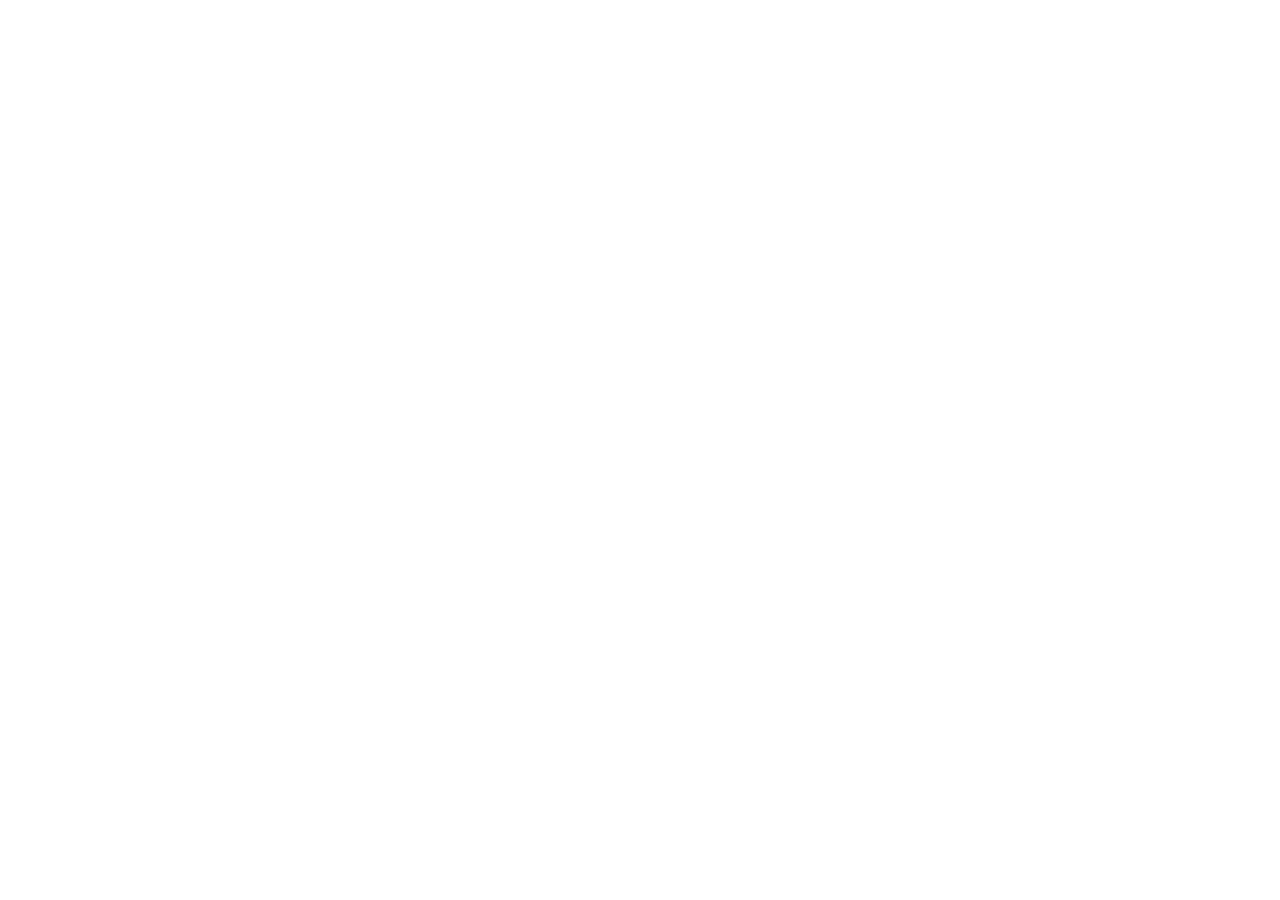
==== commit 21d8228f: "Update index.html" ====
--- a/index.html
+++ b/index.html
@@ -3,8 +3,8 @@
 <head>
   <meta charset="UTF-8" />
   <meta name="viewport" content="width=device-width, initial-scale=1.0" />
-  <title>Ticketoride | Frontend completo WordPress-ready</title>
-  <meta name="description" content="Frontend premium de boletera preparado para conectar con WordPress." />
+  <title>TickeToRide | Designed by MC Creative Studio/title>
+  <meta name="description" content="Propuesta para Ticketoride: una boletera más visual, más clara y lista para vender mejor." />
   <link rel="stylesheet" href="css/style.css" />
   
 </head>
@@ -14,7 +14,7 @@
       <a class="brand" href="index.html">
         <img src="assets/img/logo-ticketoride.png" alt="Logo Ticketoride" class="brand-logo" />
         <div class="brand-copy">
-          <span class="brand-name">Ticketoride</span>
+          <span class="brand-name">TickeToRide</span>
           <span class="brand-tag">Boletos para vivir la experiencia</span>
         </div>
       </a>
@@ -22,7 +22,7 @@
         <a href="index.html">Inicio</a>
         <a href="eventos.html">Eventos</a>
         <a href="mis-boletos.html">Mis boletos</a>
-        <a href="scanner.html">Scanner</a>
+        <a href="scanner.html">Escaner</a>
         <a href="panel.html">Panel</a>
       </nav>
     </div>
@@ -33,11 +33,11 @@
   <section class="hero">
     <div class="container hero-grid">
       <div class="hero-copy">
-        <span class="eyebrow">Boletera completa · UI premium</span>
-        <h1>Una boletera lista para vender mejor y preparada para conectarse con WordPress</h1>
+        <span class="eyebrow">Propuesta para Boletera</span>
+        <h1>Una boletera lista para vender mejor.</h1>
         <p>
-          Este paquete incluye landing, catálogo de eventos, detalle con zonas, checkout, cartera de boletos, scanner
-          y panel operativo. Está armado como frontend serio para mostrar al cliente y como base técnica para integrarlo después con WordPress y WooCommerce.
+          Este paquete incluye landing, catálogo de eventos, detalle con zonas, checkout, cartera de boletos, escaner
+          y panel operativo.
         </p>
         <div class="hero-actions">
           <a href="eventos.html" class="btn btn-primary">Explorar eventos</a>
@@ -58,7 +58,7 @@
       <div class="section-head">
         <span class="section-kicker red">Módulos incluidos</span>
         <h2>Lo esencial que debe llevar una boletera moderna</h2>
-        <p>Todo el frontend está pensado para que después puedas convertirlo a WordPress sin rehacer la experiencia visual desde cero.</p>
+        <p>Todo el frontend está pensado para una propuesta visual moderna.</p>
       </div>
       <div class="feature-grid">
         <article class="feature-card"><h3>Catálogo y detalle</h3><p>Páginas pensadas para mostrar evento, sede, fecha, zonas, precios, mapa y preguntas frecuentes.</p></article>
@@ -82,7 +82,7 @@
   <section class="section dark">
     <div class="container split-grid">
       <div>
-        <span class="section-kicker">Preparación para WordPress</span>
+        <span class="section-kicker">Preparación </span>
         <h2>Diseñado para que la migración sea más ordenada</h2>
         <p class="soft">
           El paquete incluye un puente JavaScript y snippets PHP de ejemplo para registrar eventos, exponerlos vía REST,
@@ -120,8 +120,8 @@
 
   <footer class="footer">
     <div class="container footer-wrap">
-      <p>© 2026 Ticketoride · Frontend premium listo para conectar con WordPress</p>
-      <p><a href="wordpress/integration-guide.md">Guía de integración WP</a></p>
+      <p>© 2026 Ticketoride </p>
+      <p><a href="wordpress/integration-guide.md">Designed by MC Creative Studio</a></p>
     </div>
   </footer>
 
@@ -129,4 +129,4 @@
   <script src="js/wp-bridge.js"></script>
   <script src="js/app.js"></script>
 </body>
-</html>+</html>
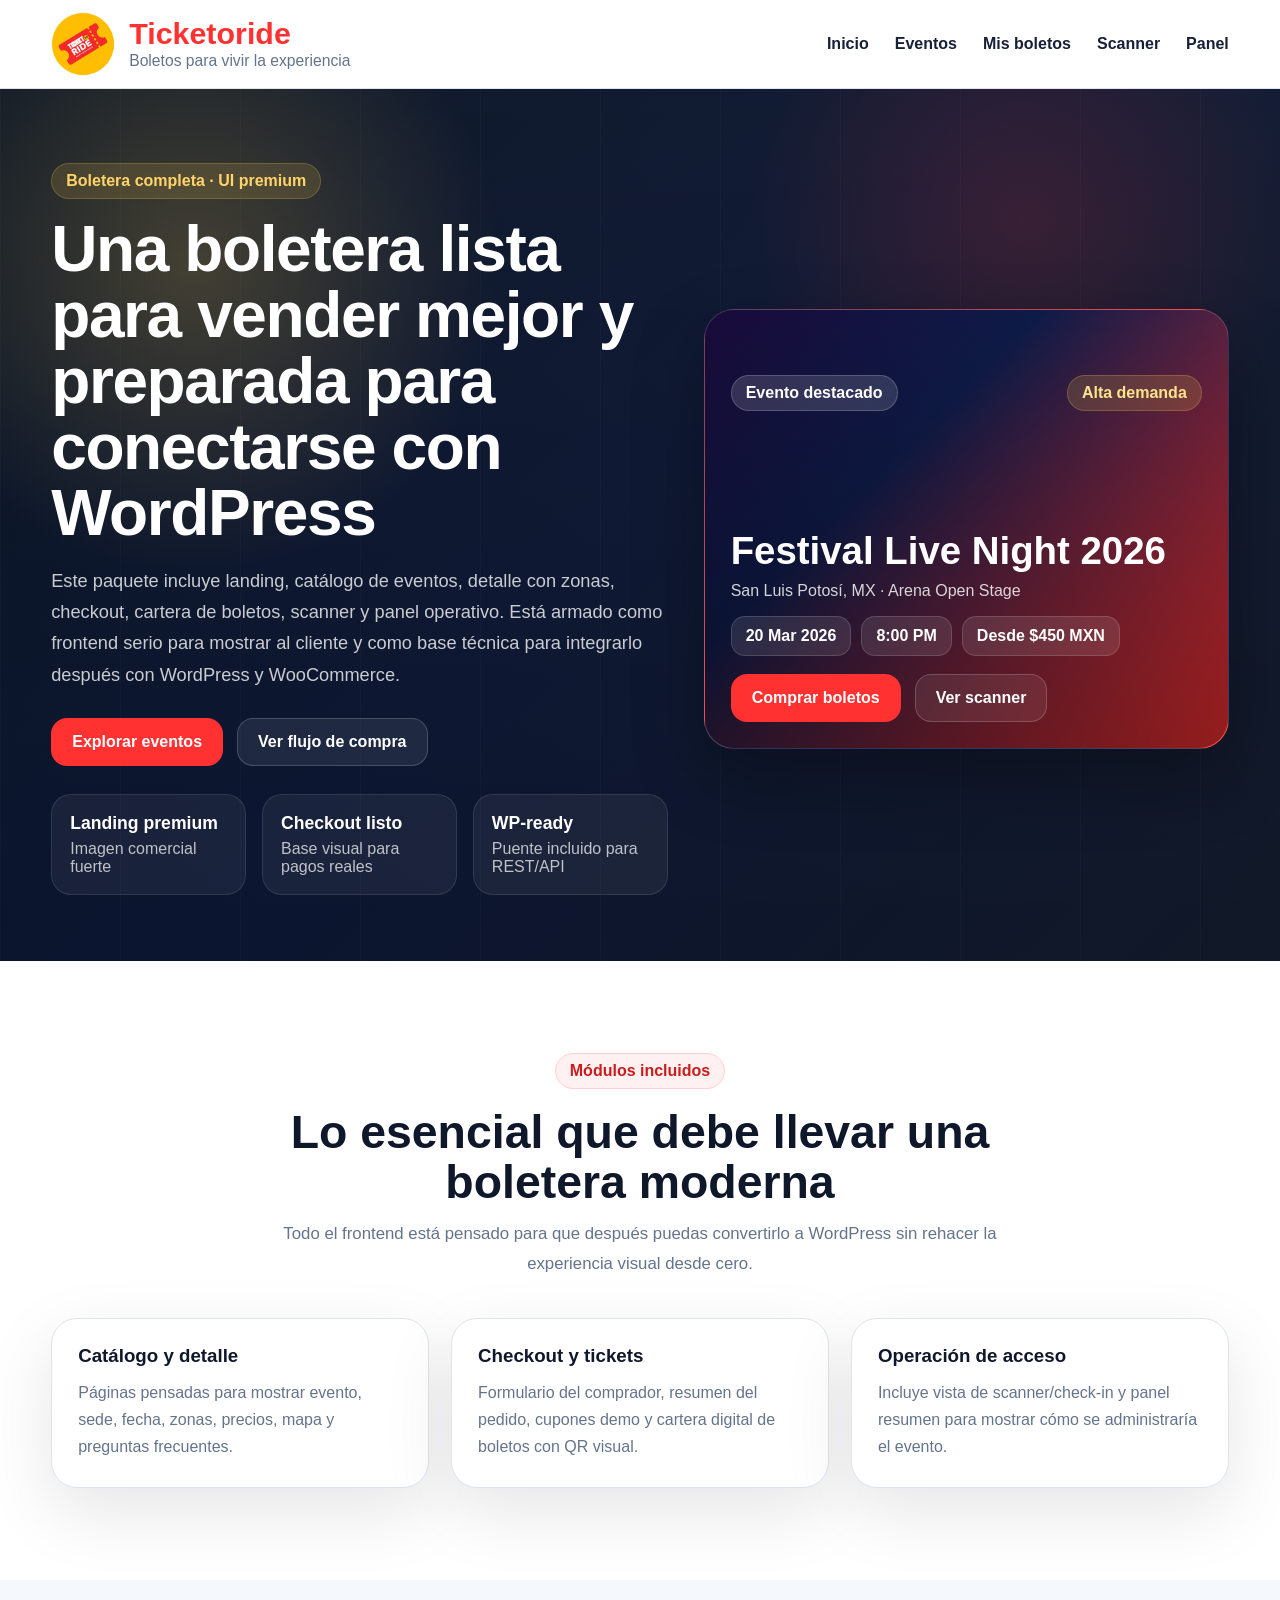
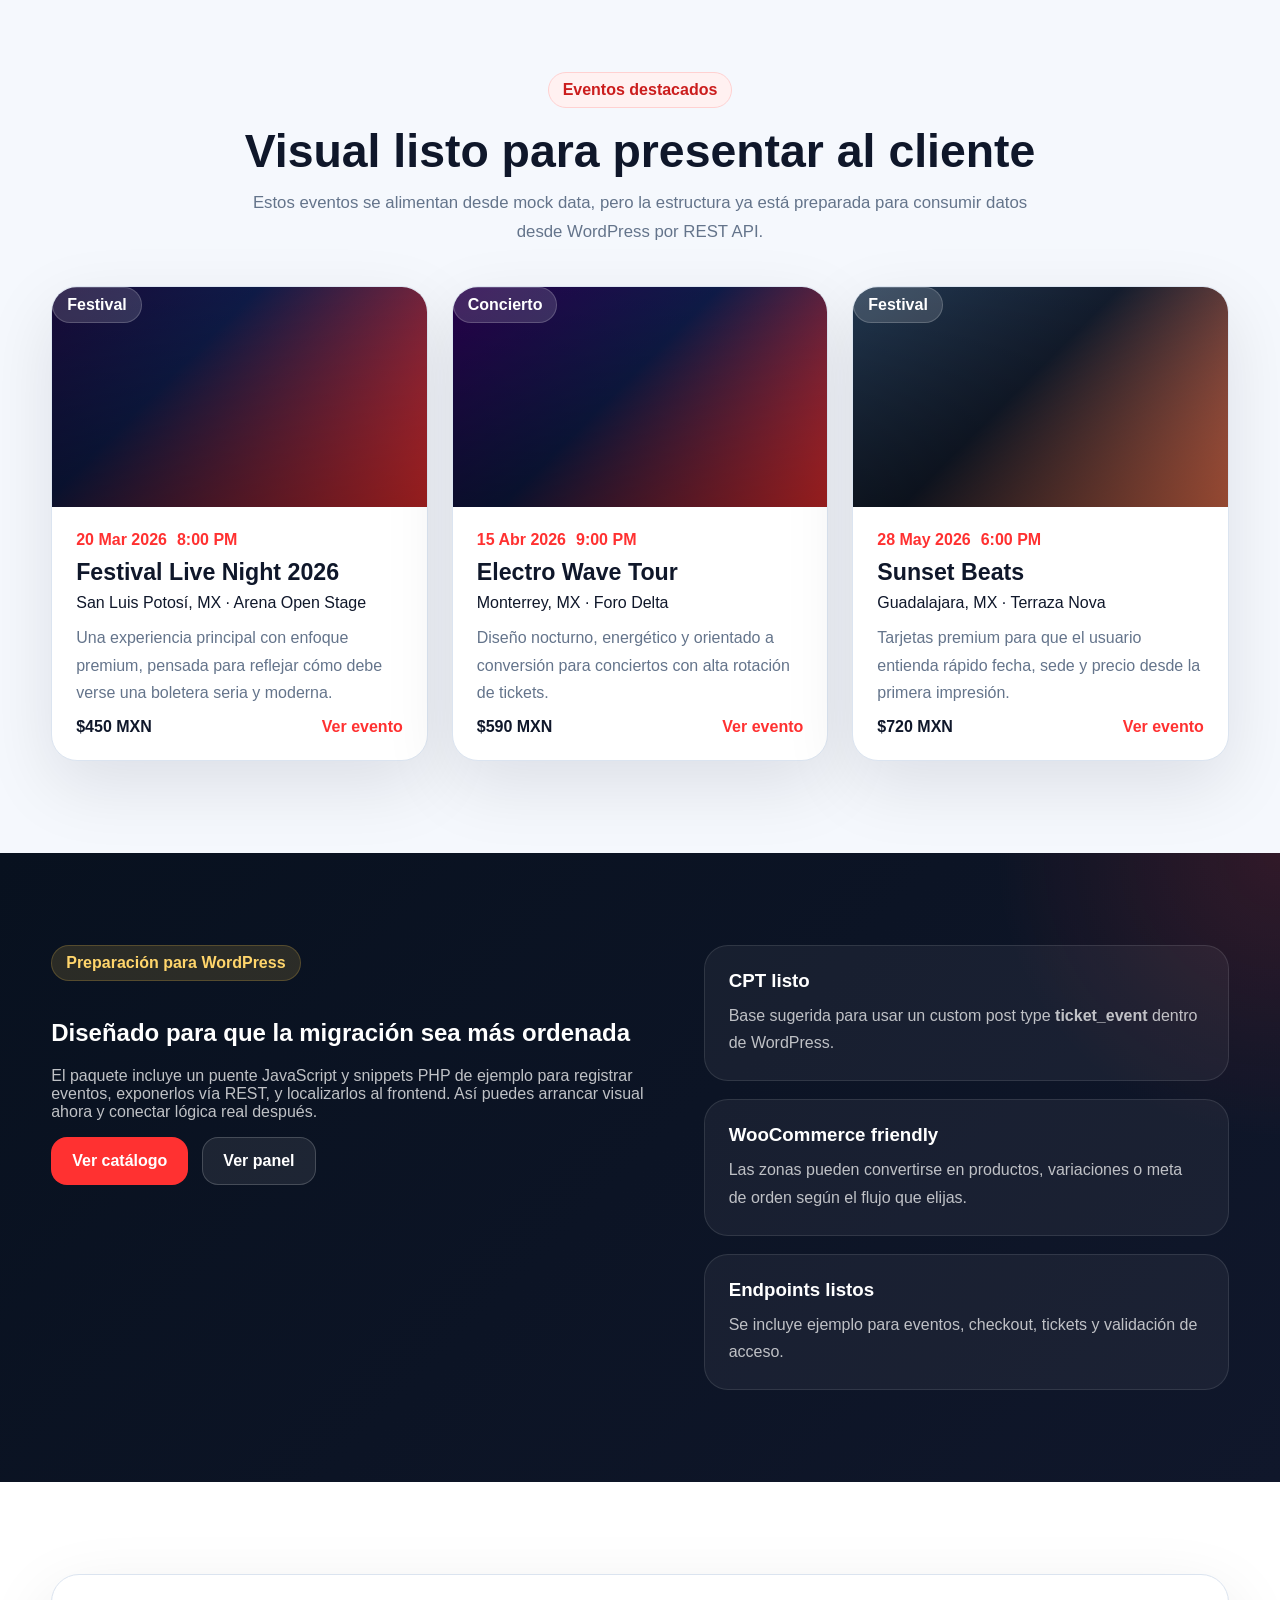
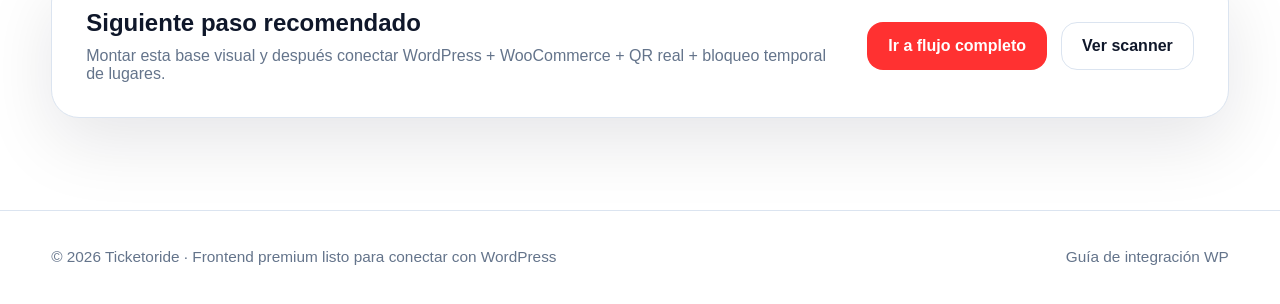
==== commit 3b19f271: "Add files via upload" ====
--- a/index.html
+++ b/index.html
@@ -3,8 +3,8 @@
 <head>
   <meta charset="UTF-8" />
   <meta name="viewport" content="width=device-width, initial-scale=1.0" />
-  <title>TickeToRide | Designed by MC Creative Studio/title>
-  <meta name="description" content="Propuesta para Ticketoride: una boletera más visual, más clara y lista para vender mejor." />
+  <title>Ticketoride | Frontend completo WordPress-ready</title>
+  <meta name="description" content="Frontend premium de boletera preparado para conectar con WordPress." />
   <link rel="stylesheet" href="css/style.css" />
   
 </head>
@@ -14,7 +14,7 @@
       <a class="brand" href="index.html">
         <img src="assets/img/logo-ticketoride.png" alt="Logo Ticketoride" class="brand-logo" />
         <div class="brand-copy">
-          <span class="brand-name">TickeToRide</span>
+          <span class="brand-name">Ticketoride</span>
           <span class="brand-tag">Boletos para vivir la experiencia</span>
         </div>
       </a>
@@ -22,7 +22,7 @@
         <a href="index.html">Inicio</a>
         <a href="eventos.html">Eventos</a>
         <a href="mis-boletos.html">Mis boletos</a>
-        <a href="scanner.html">Escaner</a>
+        <a href="scanner.html">Scanner</a>
         <a href="panel.html">Panel</a>
       </nav>
     </div>
@@ -33,11 +33,11 @@
   <section class="hero">
     <div class="container hero-grid">
       <div class="hero-copy">
-        <span class="eyebrow">Propuesta para Boletera</span>
-        <h1>Una boletera lista para vender mejor.</h1>
+        <span class="eyebrow">Boletera completa · UI premium</span>
+        <h1>Una boletera lista para vender mejor y preparada para conectarse con WordPress</h1>
         <p>
-          Este paquete incluye landing, catálogo de eventos, detalle con zonas, checkout, cartera de boletos, escaner
-          y panel operativo.
+          Este paquete incluye landing, catálogo de eventos, detalle con zonas, checkout, cartera de boletos, scanner
+          y panel operativo. Está armado como frontend serio para mostrar al cliente y como base técnica para integrarlo después con WordPress y WooCommerce.
         </p>
         <div class="hero-actions">
           <a href="eventos.html" class="btn btn-primary">Explorar eventos</a>
@@ -58,7 +58,7 @@
       <div class="section-head">
         <span class="section-kicker red">Módulos incluidos</span>
         <h2>Lo esencial que debe llevar una boletera moderna</h2>
-        <p>Todo el frontend está pensado para una propuesta visual moderna.</p>
+        <p>Todo el frontend está pensado para que después puedas convertirlo a WordPress sin rehacer la experiencia visual desde cero.</p>
       </div>
       <div class="feature-grid">
         <article class="feature-card"><h3>Catálogo y detalle</h3><p>Páginas pensadas para mostrar evento, sede, fecha, zonas, precios, mapa y preguntas frecuentes.</p></article>
@@ -82,7 +82,7 @@
   <section class="section dark">
     <div class="container split-grid">
       <div>
-        <span class="section-kicker">Preparación </span>
+        <span class="section-kicker">Preparación para WordPress</span>
         <h2>Diseñado para que la migración sea más ordenada</h2>
         <p class="soft">
           El paquete incluye un puente JavaScript y snippets PHP de ejemplo para registrar eventos, exponerlos vía REST,
@@ -120,8 +120,8 @@
 
   <footer class="footer">
     <div class="container footer-wrap">
-      <p>© 2026 Ticketoride </p>
-      <p><a href="wordpress/integration-guide.md">Designed by MC Creative Studio</a></p>
+      <p>© 2026 Ticketoride · Frontend premium listo para conectar con WordPress</p>
+      <p><a href="wordpress/integration-guide.md">Guía de integración WP</a></p>
     </div>
   </footer>
 
@@ -129,4 +129,4 @@
   <script src="js/wp-bridge.js"></script>
   <script src="js/app.js"></script>
 </body>
-</html>
+</html>
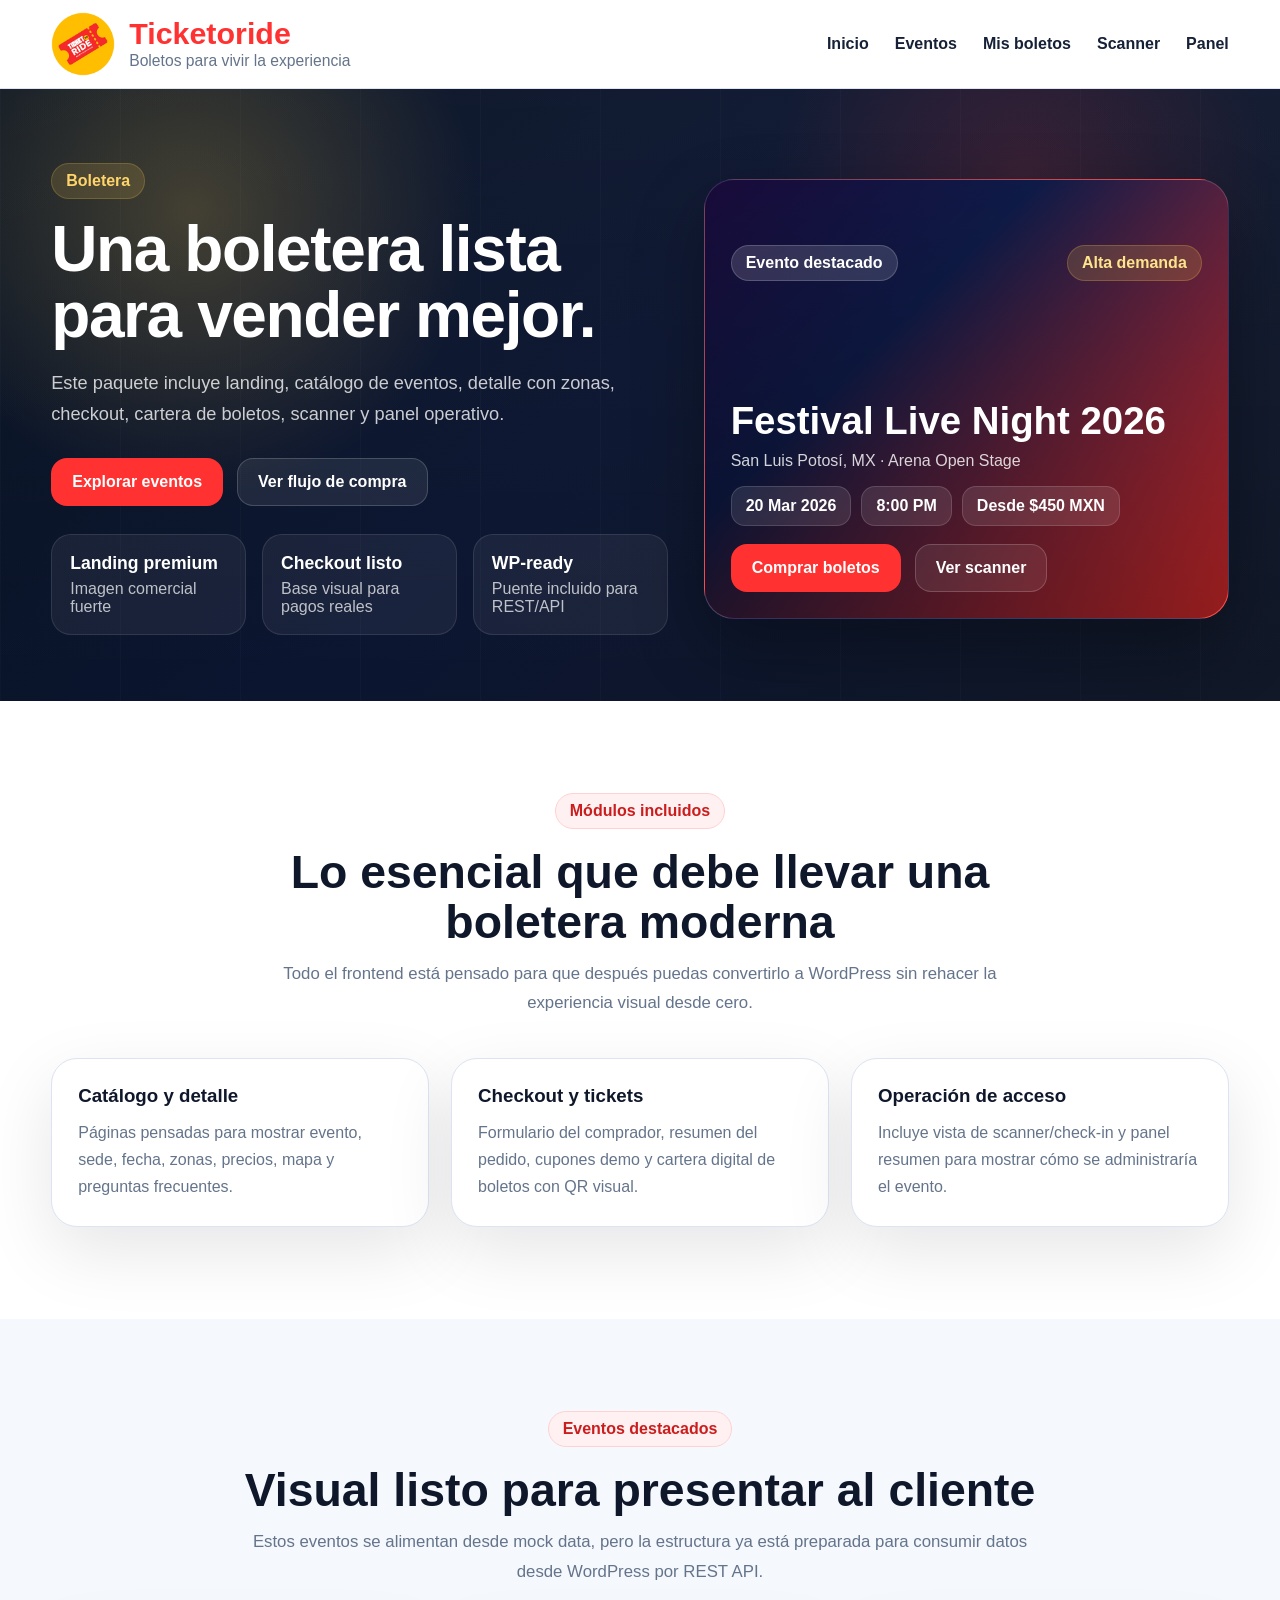
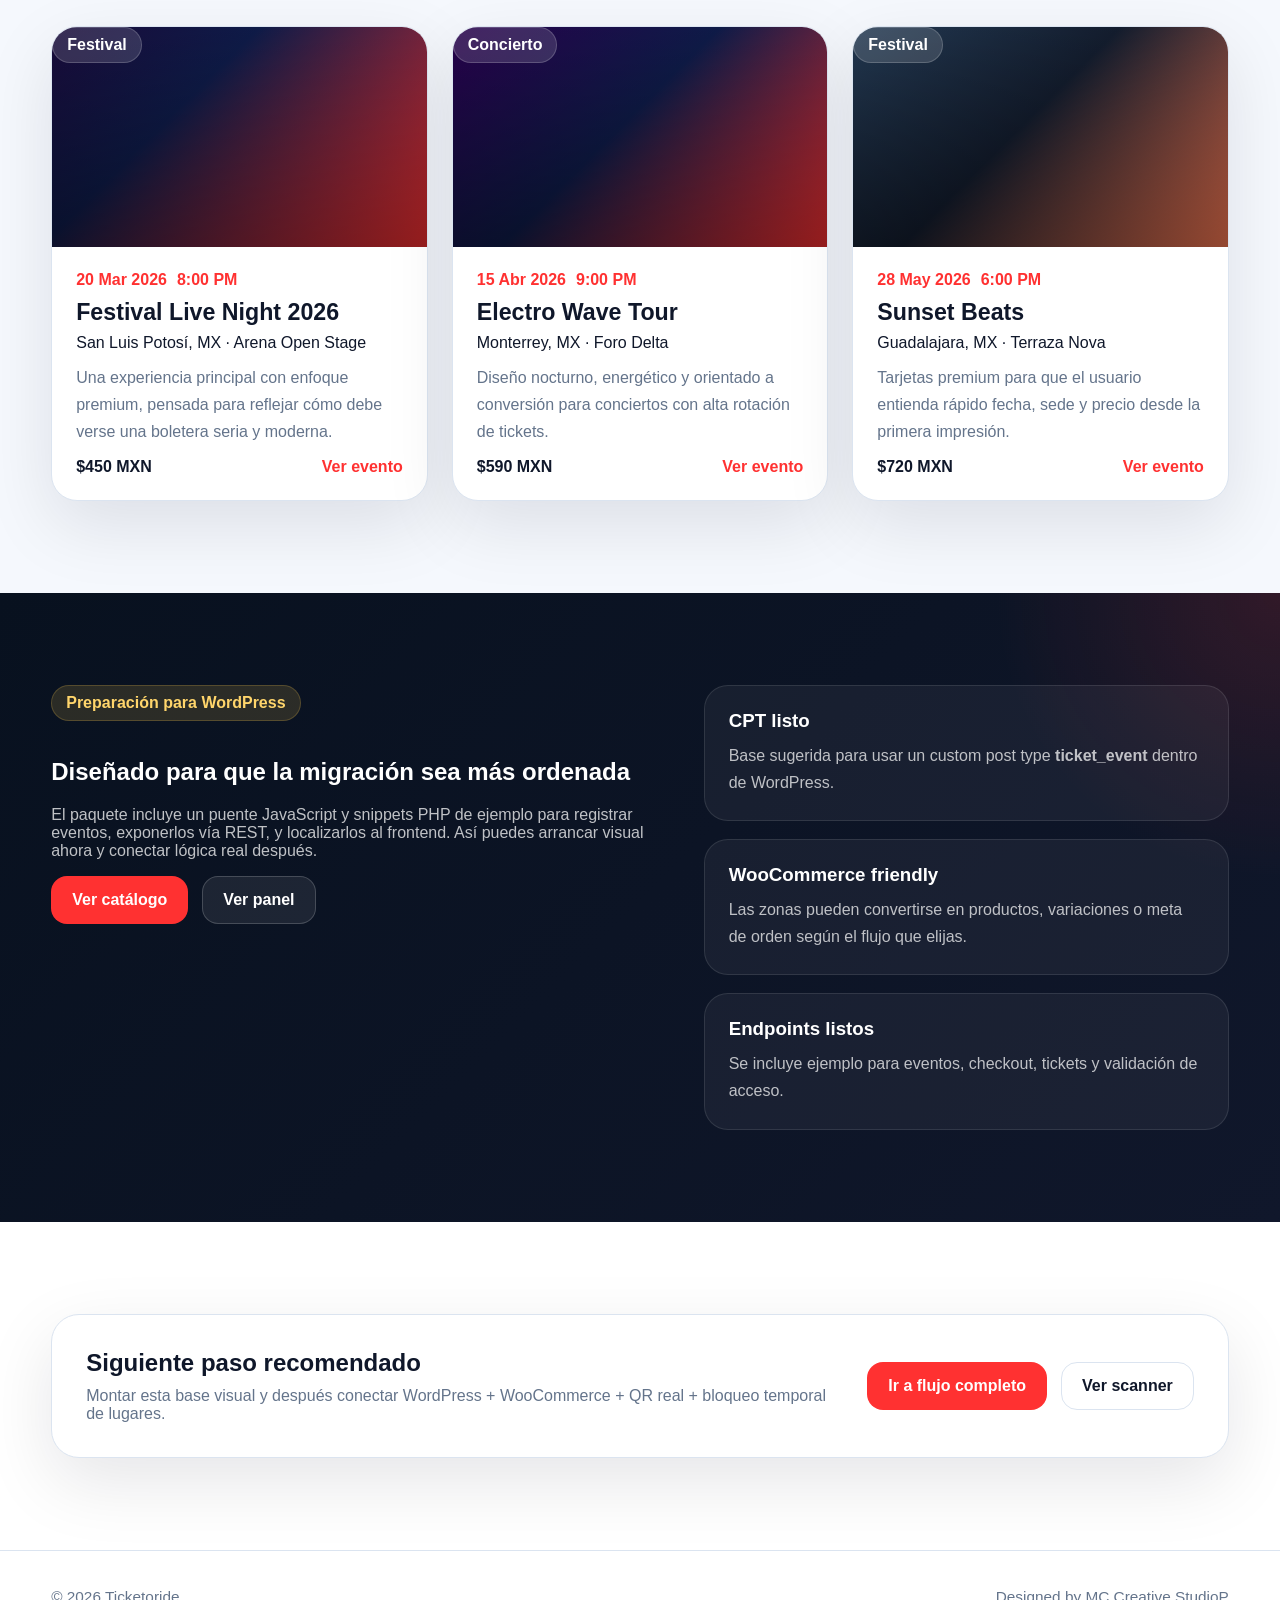
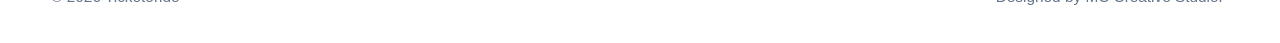
==== commit 24017108: "Update index.html" ====
--- a/index.html
+++ b/index.html
@@ -3,8 +3,8 @@
 <head>
   <meta charset="UTF-8" />
   <meta name="viewport" content="width=device-width, initial-scale=1.0" />
-  <title>Ticketoride | Frontend completo WordPress-ready</title>
-  <meta name="description" content="Frontend premium de boletera preparado para conectar con WordPress." />
+  <title>Ticketoride | Designed by MC Creative Studio</title>
+  <meta name="description" content="Propuesta de boletera." />
   <link rel="stylesheet" href="css/style.css" />
   
 </head>
@@ -33,11 +33,11 @@
   <section class="hero">
     <div class="container hero-grid">
       <div class="hero-copy">
-        <span class="eyebrow">Boletera completa · UI premium</span>
-        <h1>Una boletera lista para vender mejor y preparada para conectarse con WordPress</h1>
+        <span class="eyebrow">Boletera</span>
+        <h1>Una boletera lista para vender mejor.</h1>
         <p>
           Este paquete incluye landing, catálogo de eventos, detalle con zonas, checkout, cartera de boletos, scanner
-          y panel operativo. Está armado como frontend serio para mostrar al cliente y como base técnica para integrarlo después con WordPress y WooCommerce.
+          y panel operativo.
         </p>
         <div class="hero-actions">
           <a href="eventos.html" class="btn btn-primary">Explorar eventos</a>
@@ -120,8 +120,8 @@
 
   <footer class="footer">
     <div class="container footer-wrap">
-      <p>© 2026 Ticketoride · Frontend premium listo para conectar con WordPress</p>
-      <p><a href="wordpress/integration-guide.md">Guía de integración WP</a></p>
+      <p>© 2026 Ticketoride</p>
+      <p><a href="wordpress/integration-guide.md">Designed by MC Creative StudioP</a></p>
     </div>
   </footer>
 
@@ -129,4 +129,4 @@
   <script src="js/wp-bridge.js"></script>
   <script src="js/app.js"></script>
 </body>
-</html>+</html>
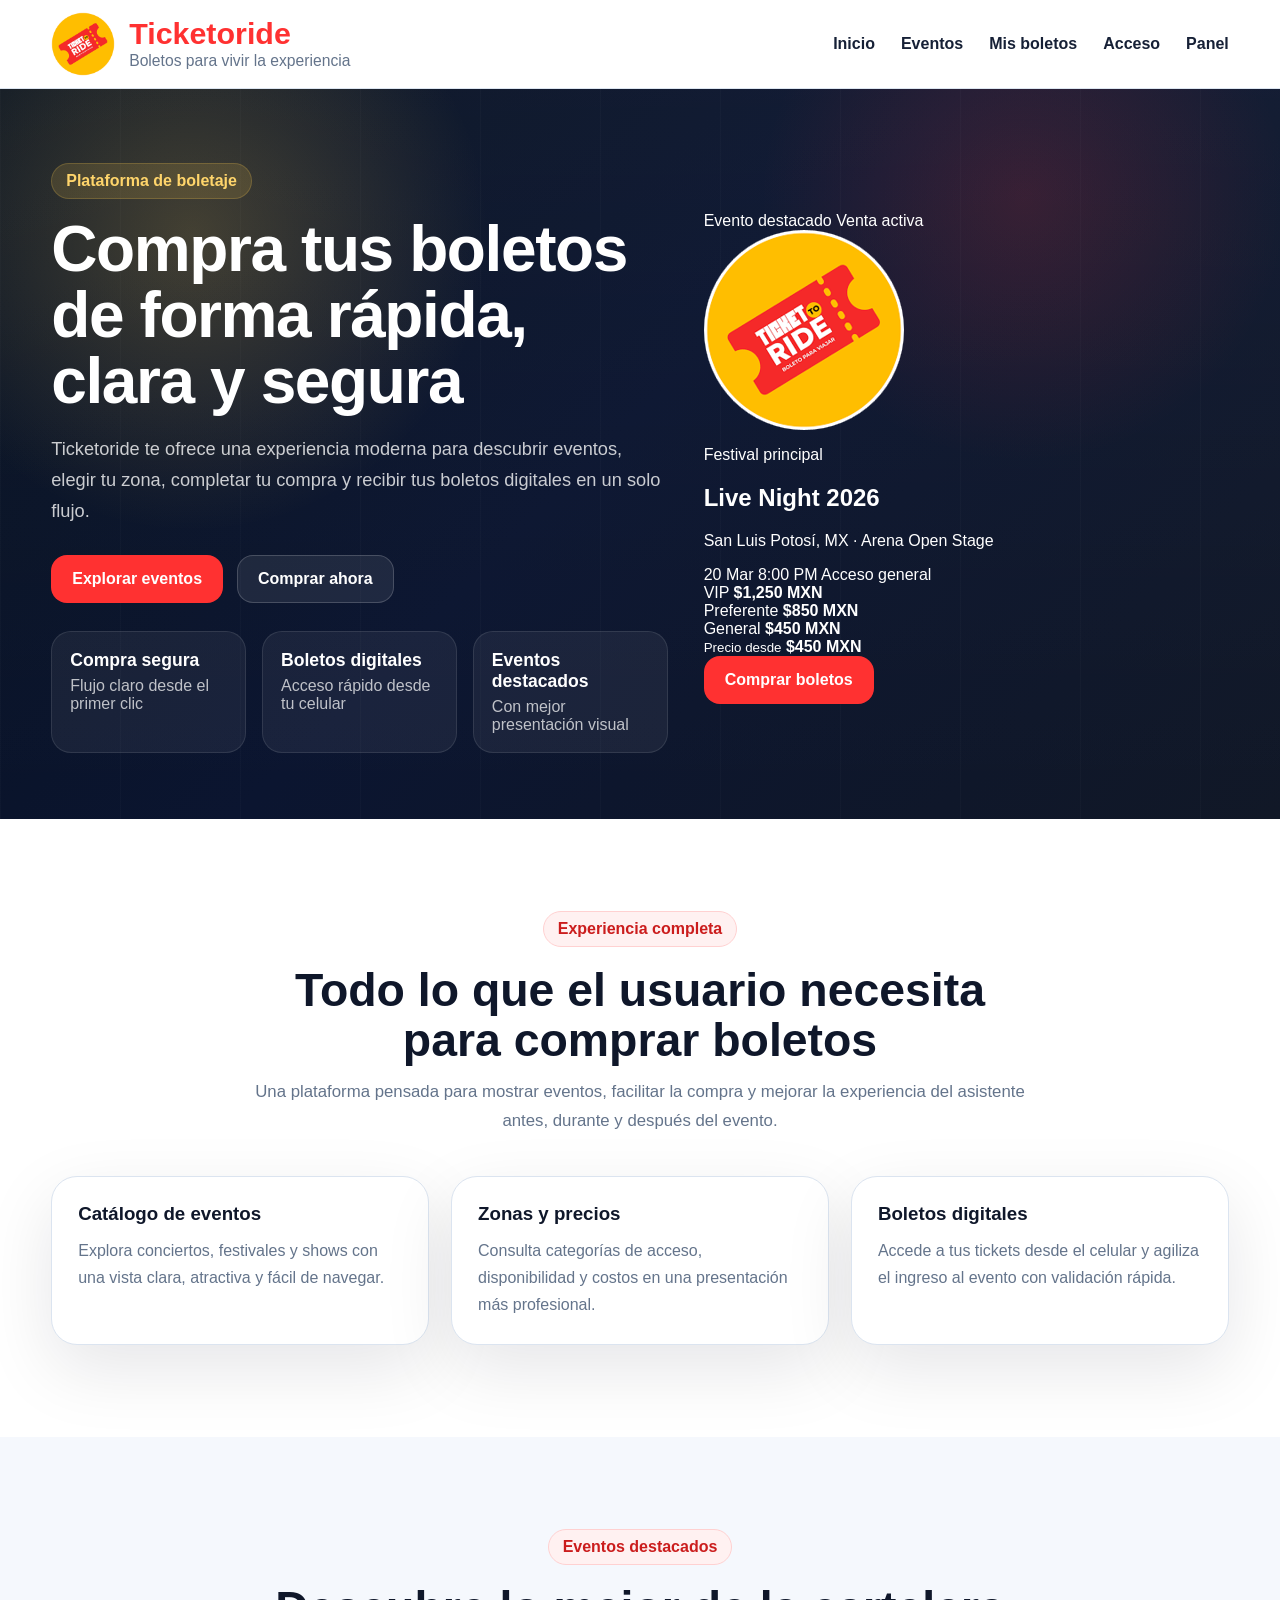
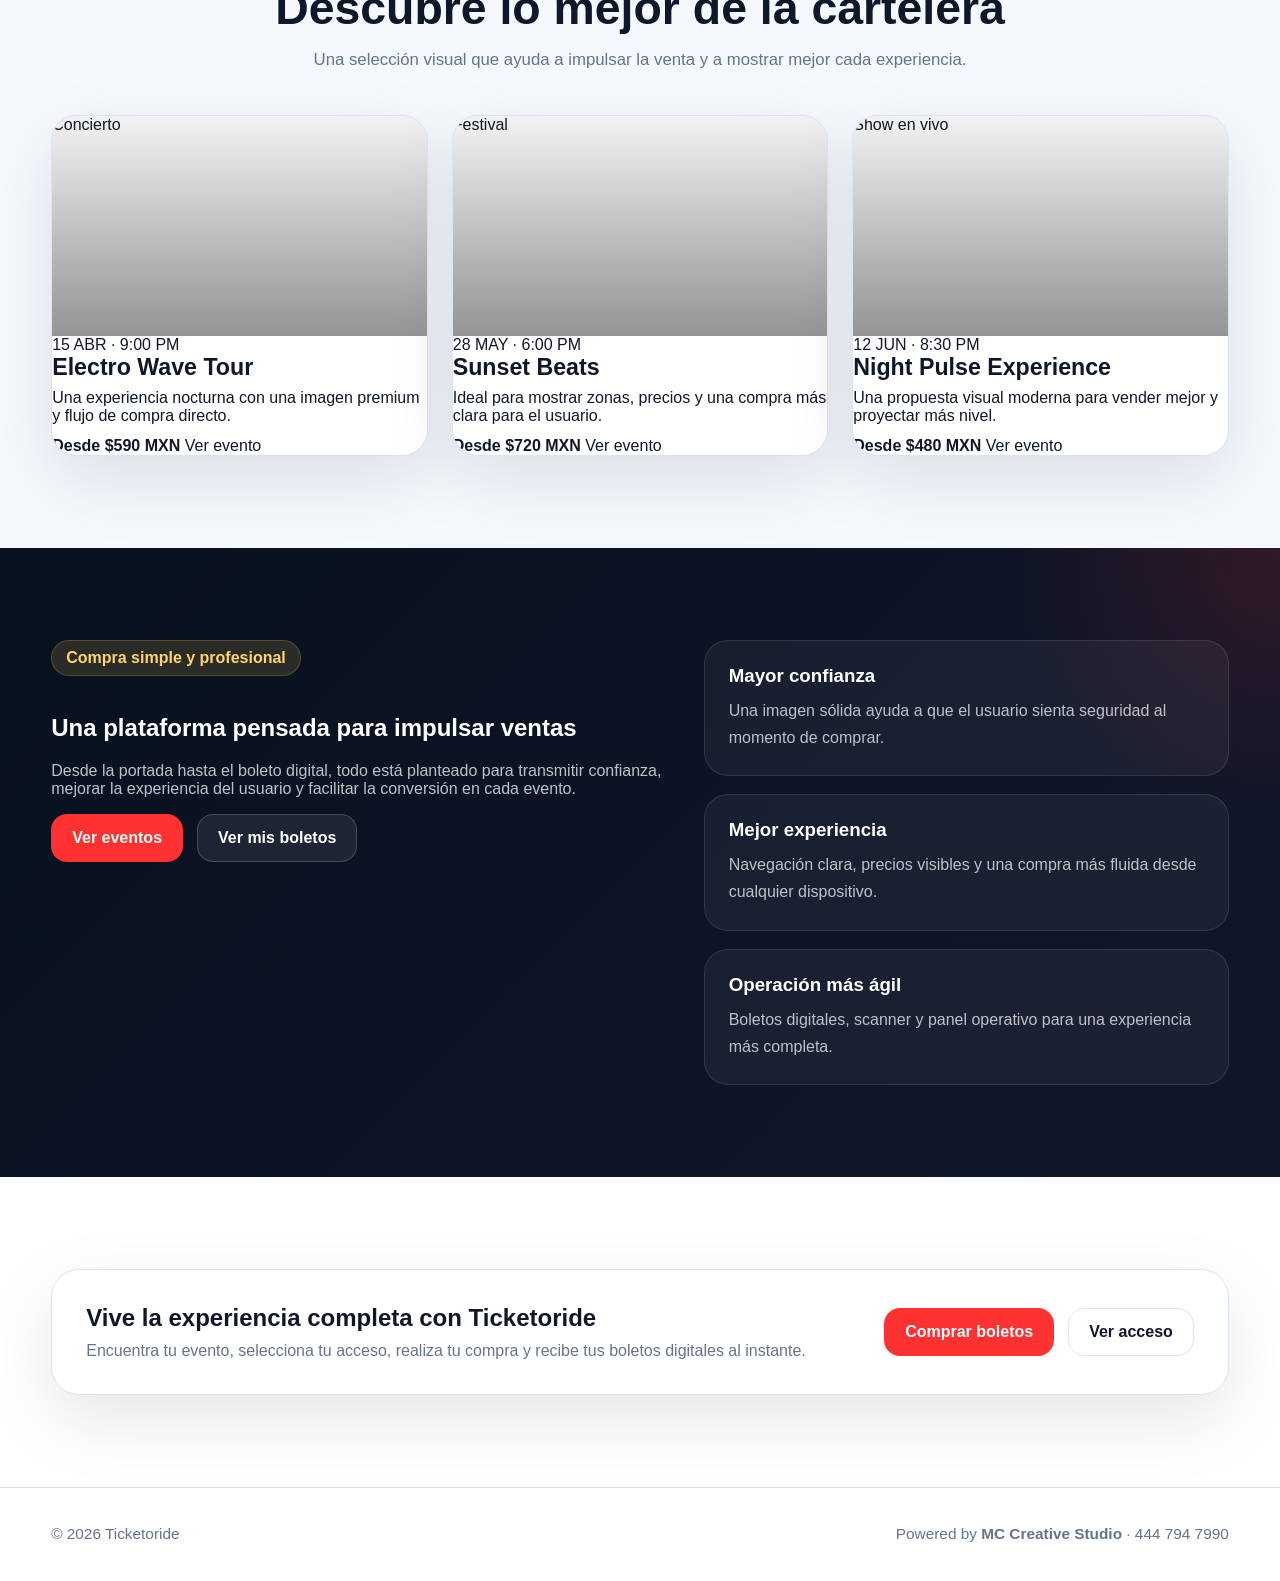
==== commit eefea169: "Update index.html" ====
--- a/index.html
+++ b/index.html
@@ -3,10 +3,9 @@
 <head>
   <meta charset="UTF-8" />
   <meta name="viewport" content="width=device-width, initial-scale=1.0" />
-  <title>Ticketoride | Designed by MC Creative Studio</title>
-  <meta name="description" content="Propuesta de boletera." />
+  <title>Ticketoride | Powered by MC Creative Studio</title>
+  <meta name="description" content="Compra boletos para conciertos, festivales y eventos en Ticketoride." />
   <link rel="stylesheet" href="css/style.css" />
-  
 </head>
 <body data-page="home">
   <header class="site-header">
@@ -18,110 +17,240 @@
           <span class="brand-tag">Boletos para vivir la experiencia</span>
         </div>
       </a>
+
       <nav class="menu">
         <a href="index.html">Inicio</a>
         <a href="eventos.html">Eventos</a>
         <a href="mis-boletos.html">Mis boletos</a>
-        <a href="scanner.html">Scanner</a>
+        <a href="scanner.html">Acceso</a>
         <a href="panel.html">Panel</a>
       </nav>
     </div>
   </header>
 
-  
-<main>
-  <section class="hero">
-    <div class="container hero-grid">
-      <div class="hero-copy">
-        <span class="eyebrow">Boletera</span>
-        <h1>Una boletera lista para vender mejor.</h1>
-        <p>
-          Este paquete incluye landing, catálogo de eventos, detalle con zonas, checkout, cartera de boletos, scanner
-          y panel operativo.
-        </p>
-        <div class="hero-actions">
-          <a href="eventos.html" class="btn btn-primary">Explorar eventos</a>
-          <a href="evento.html?slug=festival-live-night-2026" class="btn btn-ghost">Ver flujo de compra</a>
-        </div>
-        <div class="metric-row">
-          <div class="metric-card"><strong>Landing premium</strong><span>Imagen comercial fuerte</span></div>
-          <div class="metric-card"><strong>Checkout listo</strong><span>Base visual para pagos reales</span></div>
-          <div class="metric-card"><strong>WP-ready</strong><span>Puente incluido para REST/API</span></div>
-        </div>
-      </div>
-      <div id="heroFeatured"></div>
-    </div>
-  </section>
-
-  <section class="section">
-    <div class="container">
-      <div class="section-head">
-        <span class="section-kicker red">Módulos incluidos</span>
-        <h2>Lo esencial que debe llevar una boletera moderna</h2>
-        <p>Todo el frontend está pensado para que después puedas convertirlo a WordPress sin rehacer la experiencia visual desde cero.</p>
-      </div>
-      <div class="feature-grid">
-        <article class="feature-card"><h3>Catálogo y detalle</h3><p>Páginas pensadas para mostrar evento, sede, fecha, zonas, precios, mapa y preguntas frecuentes.</p></article>
-        <article class="feature-card"><h3>Checkout y tickets</h3><p>Formulario del comprador, resumen del pedido, cupones demo y cartera digital de boletos con QR visual.</p></article>
-        <article class="feature-card"><h3>Operación de acceso</h3><p>Incluye vista de scanner/check-in y panel resumen para mostrar cómo se administraría el evento.</p></article>
-      </div>
-    </div>
-  </section>
-
-  <section class="section alt">
-    <div class="container">
-      <div class="section-head">
-        <span class="section-kicker red">Eventos destacados</span>
-        <h2>Visual listo para presentar al cliente</h2>
-        <p>Estos eventos se alimentan desde mock data, pero la estructura ya está preparada para consumir datos desde WordPress por REST API.</p>
-      </div>
-      <div id="homeEventGrid" class="event-grid"></div>
-    </div>
-  </section>
-
-  <section class="section dark">
-    <div class="container split-grid">
-      <div>
-        <span class="section-kicker">Preparación para WordPress</span>
-        <h2>Diseñado para que la migración sea más ordenada</h2>
-        <p class="soft">
-          El paquete incluye un puente JavaScript y snippets PHP de ejemplo para registrar eventos, exponerlos vía REST,
-          y localizarlos al frontend. Así puedes arrancar visual ahora y conectar lógica real después.
-        </p>
-        <div class="hero-actions">
-          <a href="eventos.html" class="btn btn-primary">Ver catálogo</a>
-          <a href="panel.html" class="btn btn-ghost">Ver panel</a>
-        </div>
-      </div>
-      <div class="glass-stack">
-        <div class="glass-card"><h3>CPT listo</h3><p>Base sugerida para usar un custom post type <strong>ticket_event</strong> dentro de WordPress.</p></div>
-        <div class="glass-card"><h3>WooCommerce friendly</h3><p>Las zonas pueden convertirse en productos, variaciones o meta de orden según el flujo que elijas.</p></div>
-        <div class="glass-card"><h3>Endpoints listos</h3><p>Se incluye ejemplo para eventos, checkout, tickets y validación de acceso.</p></div>
-      </div>
-    </div>
-  </section>
-
-  <section class="section">
-    <div class="container">
-      <div class="cta-band">
+  <main>
+    <section class="hero">
+      <div class="container hero-grid">
+        <div class="hero-copy">
+          <span class="eyebrow">Plataforma de boletaje</span>
+          <h1>Compra tus boletos de forma rápida, clara y segura</h1>
+          <p>
+            Ticketoride te ofrece una experiencia moderna para descubrir eventos,
+            elegir tu zona, completar tu compra y recibir tus boletos digitales
+            en un solo flujo.
+          </p>
+
+          <div class="hero-actions">
+            <a href="eventos.html" class="btn btn-primary">Explorar eventos</a>
+            <a href="evento.html?slug=festival-live-night-2026" class="btn btn-ghost">Comprar ahora</a>
+          </div>
+
+          <div class="metric-row">
+            <div class="metric-card">
+              <strong>Compra segura</strong>
+              <span>Flujo claro desde el primer clic</span>
+            </div>
+            <div class="metric-card">
+              <strong>Boletos digitales</strong>
+              <span>Acceso rápido desde tu celular</span>
+            </div>
+            <div class="metric-card">
+              <strong>Eventos destacados</strong>
+              <span>Con mejor presentación visual</span>
+            </div>
+          </div>
+        </div>
+
+        <div class="featured-card">
+          <div class="panel-top">
+            <span class="live-pill">Evento destacado</span>
+            <span class="status-dot">Venta activa</span>
+          </div>
+
+          <div class="featured-head">
+            <img src="assets/img/logo-ticketoride.png" alt="Ticketoride" class="featured-logo" />
+            <div>
+              <p class="featured-label">Festival principal</p>
+              <h2>Live Night 2026</h2>
+            </div>
+          </div>
+
+          <p class="featured-place">San Luis Potosí, MX · Arena Open Stage</p>
+
+          <div class="chip-row">
+            <span class="chip">20 Mar</span>
+            <span class="chip">8:00 PM</span>
+            <span class="chip">Acceso general</span>
+          </div>
+
+          <div class="zone-list">
+            <div class="zone-item">
+              <span>VIP</span>
+              <strong>$1,250 MXN</strong>
+            </div>
+            <div class="zone-item">
+              <span>Preferente</span>
+              <strong>$850 MXN</strong>
+            </div>
+            <div class="zone-item">
+              <span>General</span>
+              <strong>$450 MXN</strong>
+            </div>
+          </div>
+
+          <div class="featured-footer">
+            <div>
+              <small>Precio desde</small>
+              <strong class="price">$450 MXN</strong>
+            </div>
+            <a href="evento.html?slug=festival-live-night-2026" class="btn btn-primary">Comprar boletos</a>
+          </div>
+        </div>
+      </div>
+    </section>
+
+    <section class="section">
+      <div class="container">
+        <div class="section-head">
+          <span class="section-kicker red">Experiencia completa</span>
+          <h2>Todo lo que el usuario necesita para comprar boletos</h2>
+          <p>
+            Una plataforma pensada para mostrar eventos, facilitar la compra y mejorar la experiencia del asistente antes, durante y después del evento.
+          </p>
+        </div>
+
+        <div class="feature-grid">
+          <article class="feature-card">
+            <h3>Catálogo de eventos</h3>
+            <p>Explora conciertos, festivales y shows con una vista clara, atractiva y fácil de navegar.</p>
+          </article>
+
+          <article class="feature-card">
+            <h3>Zonas y precios</h3>
+            <p>Consulta categorías de acceso, disponibilidad y costos en una presentación más profesional.</p>
+          </article>
+
+          <article class="feature-card">
+            <h3>Boletos digitales</h3>
+            <p>Accede a tus tickets desde el celular y agiliza el ingreso al evento con validación rápida.</p>
+          </article>
+        </div>
+      </div>
+    </section>
+
+    <section class="section alt">
+      <div class="container">
+        <div class="section-head">
+          <span class="section-kicker red">Eventos destacados</span>
+          <h2>Descubre lo mejor de la cartelera</h2>
+          <p>Una selección visual que ayuda a impulsar la venta y a mostrar mejor cada experiencia.</p>
+        </div>
+
+        <div class="event-grid">
+          <article class="event-card">
+            <div class="event-cover cover-1">
+              <span class="mini-badge">Concierto</span>
+            </div>
+            <div class="event-content">
+              <div class="event-date">15 ABR · 9:00 PM</div>
+              <h3>Electro Wave Tour</h3>
+              <p>Una experiencia nocturna con una imagen premium y flujo de compra directo.</p>
+              <div class="event-bottom">
+                <strong>Desde $590 MXN</strong>
+                <a href="evento.html?slug=electro-wave-tour">Ver evento</a>
+              </div>
+            </div>
+          </article>
+
+          <article class="event-card">
+            <div class="event-cover cover-2">
+              <span class="mini-badge">Festival</span>
+            </div>
+            <div class="event-content">
+              <div class="event-date">28 MAY · 6:00 PM</div>
+              <h3>Sunset Beats</h3>
+              <p>Ideal para mostrar zonas, precios y una compra más clara para el usuario.</p>
+              <div class="event-bottom">
+                <strong>Desde $720 MXN</strong>
+                <a href="evento.html?slug=sunset-beats">Ver evento</a>
+              </div>
+            </div>
+          </article>
+
+          <article class="event-card">
+            <div class="event-cover cover-3">
+              <span class="mini-badge">Show en vivo</span>
+            </div>
+            <div class="event-content">
+              <div class="event-date">12 JUN · 8:30 PM</div>
+              <h3>Night Pulse Experience</h3>
+              <p>Una propuesta visual moderna para vender mejor y proyectar más nivel.</p>
+              <div class="event-bottom">
+                <strong>Desde $480 MXN</strong>
+                <a href="evento.html?slug=night-pulse-experience">Ver evento</a>
+              </div>
+            </div>
+          </article>
+        </div>
+      </div>
+    </section>
+
+    <section class="section dark">
+      <div class="container split-grid">
         <div>
-          <h2 style="margin:0 0 10px">Siguiente paso recomendado</h2>
-          <p style="margin:0;color:var(--muted);max-width:760px">Montar esta base visual y después conectar WordPress + WooCommerce + QR real + bloqueo temporal de lugares.</p>
-        </div>
-        <div class="row-actions">
-          <a class="btn btn-primary" href="evento.html?slug=festival-live-night-2026">Ir a flujo completo</a>
-          <a class="btn btn-secondary" href="scanner.html">Ver scanner</a>
-        </div>
-      </div>
-    </div>
-  </section>
-</main>
-
+          <span class="section-kicker">Compra simple y profesional</span>
+          <h2>Una plataforma pensada para impulsar ventas</h2>
+          <p class="soft">
+            Desde la portada hasta el boleto digital, todo está planteado para transmitir confianza,
+            mejorar la experiencia del usuario y facilitar la conversión en cada evento.
+          </p>
+
+          <div class="hero-actions">
+            <a href="eventos.html" class="btn btn-primary">Ver eventos</a>
+            <a href="mis-boletos.html" class="btn btn-ghost">Ver mis boletos</a>
+          </div>
+        </div>
+
+        <div class="glass-stack">
+          <div class="glass-card">
+            <h3>Mayor confianza</h3>
+            <p>Una imagen sólida ayuda a que el usuario sienta seguridad al momento de comprar.</p>
+          </div>
+          <div class="glass-card">
+            <h3>Mejor experiencia</h3>
+            <p>Navegación clara, precios visibles y una compra más fluida desde cualquier dispositivo.</p>
+          </div>
+          <div class="glass-card">
+            <h3>Operación más ágil</h3>
+            <p>Boletos digitales, scanner y panel operativo para una experiencia más completa.</p>
+          </div>
+        </div>
+      </div>
+    </section>
+
+    <section class="section">
+      <div class="container">
+        <div class="cta-band">
+          <div>
+            <h2 style="margin:0 0 10px">Vive la experiencia completa con Ticketoride</h2>
+            <p style="margin:0;color:var(--muted);max-width:760px">
+              Encuentra tu evento, selecciona tu acceso, realiza tu compra y recibe tus boletos digitales al instante.
+            </p>
+          </div>
+
+          <div class="row-actions">
+            <a class="btn btn-primary" href="evento.html?slug=festival-live-night-2026">Comprar boletos</a>
+            <a class="btn btn-secondary" href="scanner.html">Ver acceso</a>
+          </div>
+        </div>
+      </div>
+    </section>
+  </main>
 
   <footer class="footer">
     <div class="container footer-wrap">
       <p>© 2026 Ticketoride</p>
-      <p><a href="wordpress/integration-guide.md">Designed by MC Creative StudioP</a></p>
+      <p>Powered by <strong>MC Creative Studio</strong> · 444 794 7990</p>
     </div>
   </footer>
 
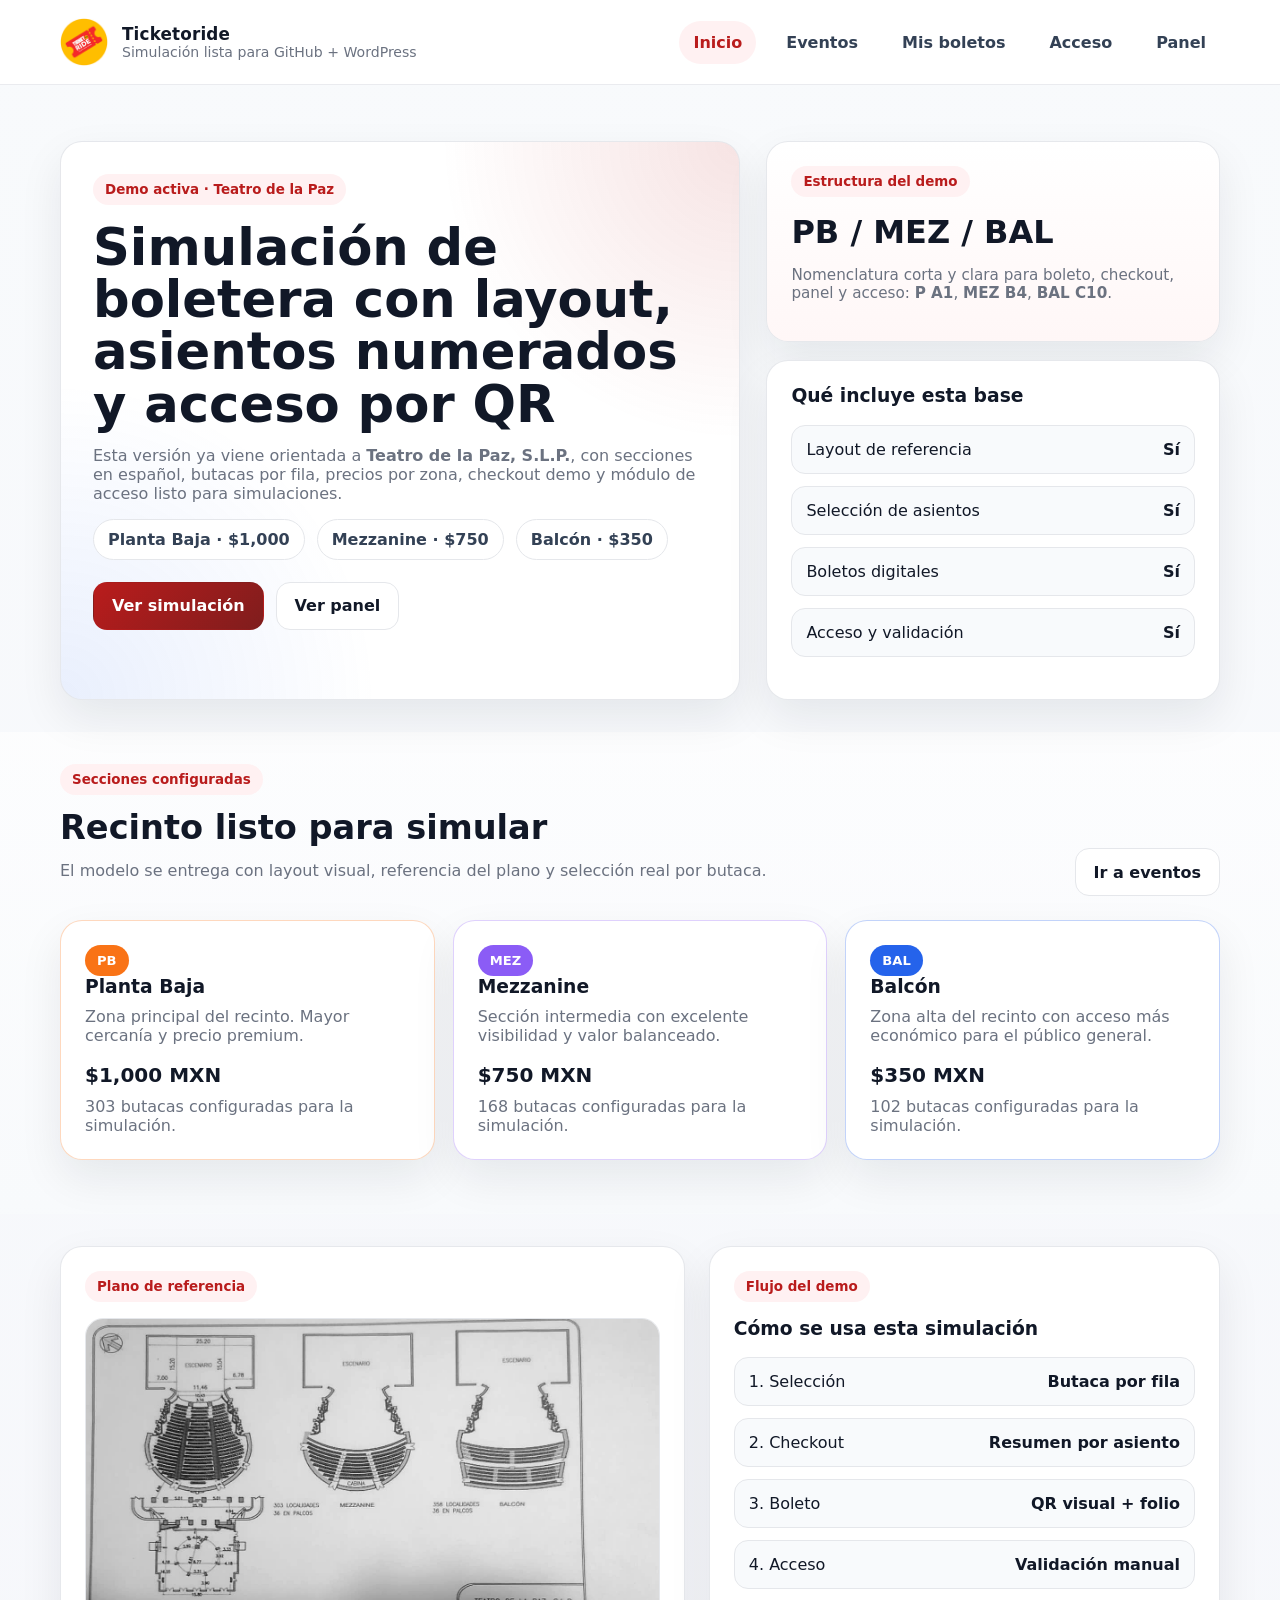
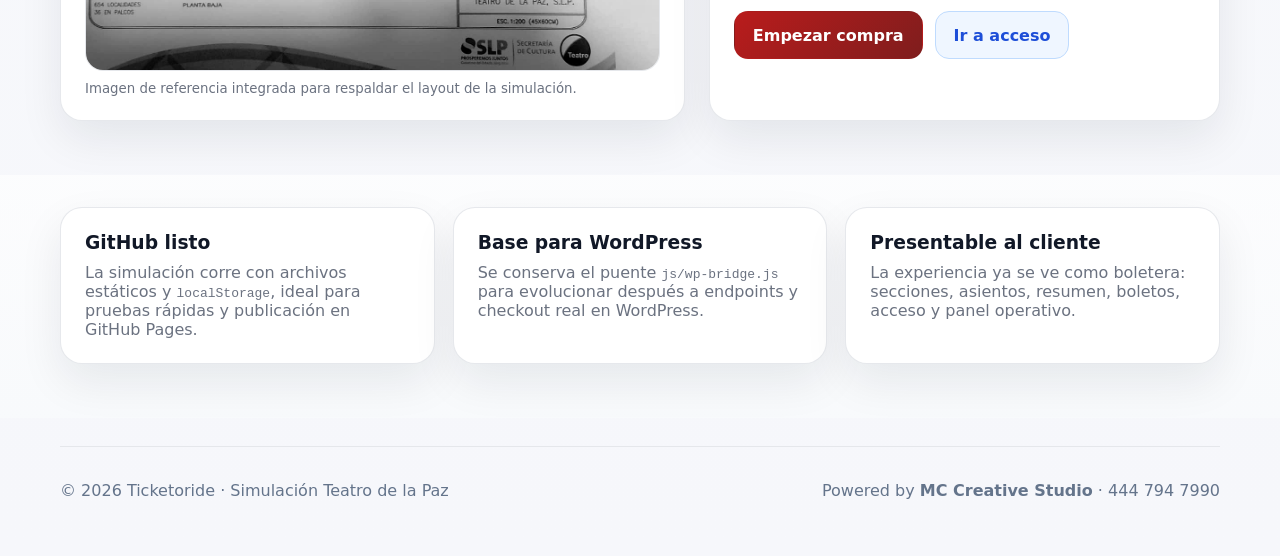
==== commit f0640a47: "Add files via upload" ====
--- a/index.html
+++ b/index.html
@@ -3,8 +3,8 @@
 <head>
   <meta charset="UTF-8" />
   <meta name="viewport" content="width=device-width, initial-scale=1.0" />
-  <title>Ticketoride | Powered by MC Creative Studio</title>
-  <meta name="description" content="Compra boletos para conciertos, festivales y eventos en Ticketoride." />
+  <title>Ticketoride | Simulación Teatro de la Paz</title>
+  <meta name="description" content="Simulación de boletera con asientos numerados para Teatro de la Paz, S.L.P." />
   <link rel="stylesheet" href="css/style.css" />
 </head>
 <body data-page="home">
@@ -14,12 +14,11 @@
         <img src="assets/img/logo-ticketoride.png" alt="Logo Ticketoride" class="brand-logo" />
         <div class="brand-copy">
           <span class="brand-name">Ticketoride</span>
-          <span class="brand-tag">Boletos para vivir la experiencia</span>
+          <span class="brand-tag">Simulación lista para GitHub + WordPress</span>
         </div>
       </a>
-
       <nav class="menu">
-        <a href="index.html">Inicio</a>
+        <a href="index.html" class="is-active">Inicio</a>
         <a href="eventos.html">Eventos</a>
         <a href="mis-boletos.html">Mis boletos</a>
         <a href="scanner.html">Acceso</a>
@@ -31,217 +30,101 @@
   <main>
     <section class="hero">
       <div class="container hero-grid">
-        <div class="hero-copy">
-          <span class="eyebrow">Plataforma de boletaje</span>
-          <h1>Compra tus boletos de forma rápida, clara y segura</h1>
+        <article class="hero-card">
+          <span class="kicker">Demo activa · Teatro de la Paz</span>
+          <h1>Simulación de boletera con layout, asientos numerados y acceso por QR</h1>
           <p>
-            Ticketoride te ofrece una experiencia moderna para descubrir eventos,
-            elegir tu zona, completar tu compra y recibir tus boletos digitales
-            en un solo flujo.
+            Esta versión ya viene orientada a <strong>Teatro de la Paz, S.L.P.</strong>, con secciones en español,
+            butacas por fila, precios por zona, checkout demo y módulo de acceso listo para simulaciones.
           </p>
+          <div class="badge-row">
+            <span class="badge">Planta Baja · $1,000</span>
+            <span class="badge">Mezzanine · $750</span>
+            <span class="badge">Balcón · $350</span>
+          </div>
+          <div class="hero-actions">
+            <a href="evento.html?slug=teatro-de-la-paz-slp" class="btn btn-primary">Ver simulación</a>
+            <a href="panel.html" class="btn btn-secondary">Ver panel</a>
+          </div>
+        </article>
 
-          <div class="hero-actions">
-            <a href="eventos.html" class="btn btn-primary">Explorar eventos</a>
-            <a href="evento.html?slug=festival-live-night-2026" class="btn btn-ghost">Comprar ahora</a>
-          </div>
-
-          <div class="metric-row">
-            <div class="metric-card">
-              <strong>Compra segura</strong>
-              <span>Flujo claro desde el primer clic</span>
+        <aside class="hero-side">
+          <article class="price-card panel-card">
+            <span class="kicker">Estructura del demo</span>
+            <div class="price-value">PB / MEZ / BAL</div>
+            <p class="price-note">
+              Nomenclatura corta y clara para boleto, checkout, panel y acceso:
+              <strong>P A1</strong>, <strong>MEZ B4</strong>, <strong>BAL C10</strong>.
+            </p>
+          </article>
+          <article class="panel-card">
+            <h3 style="margin-top:0;">Qué incluye esta base</h3>
+            <div class="summary-list">
+              <div class="summary-item"><span>Layout de referencia</span><strong>Sí</strong></div>
+              <div class="summary-item"><span>Selección de asientos</span><strong>Sí</strong></div>
+              <div class="summary-item"><span>Boletos digitales</span><strong>Sí</strong></div>
+              <div class="summary-item"><span>Acceso y validación</span><strong>Sí</strong></div>
             </div>
-            <div class="metric-card">
-              <strong>Boletos digitales</strong>
-              <span>Acceso rápido desde tu celular</span>
-            </div>
-            <div class="metric-card">
-              <strong>Eventos destacados</strong>
-              <span>Con mejor presentación visual</span>
-            </div>
-          </div>
-        </div>
-
-        <div class="featured-card">
-          <div class="panel-top">
-            <span class="live-pill">Evento destacado</span>
-            <span class="status-dot">Venta activa</span>
-          </div>
-
-          <div class="featured-head">
-            <img src="assets/img/logo-ticketoride.png" alt="Ticketoride" class="featured-logo" />
-            <div>
-              <p class="featured-label">Festival principal</p>
-              <h2>Live Night 2026</h2>
-            </div>
-          </div>
-
-          <p class="featured-place">San Luis Potosí, MX · Arena Open Stage</p>
-
-          <div class="chip-row">
-            <span class="chip">20 Mar</span>
-            <span class="chip">8:00 PM</span>
-            <span class="chip">Acceso general</span>
-          </div>
-
-          <div class="zone-list">
-            <div class="zone-item">
-              <span>VIP</span>
-              <strong>$1,250 MXN</strong>
-            </div>
-            <div class="zone-item">
-              <span>Preferente</span>
-              <strong>$850 MXN</strong>
-            </div>
-            <div class="zone-item">
-              <span>General</span>
-              <strong>$450 MXN</strong>
-            </div>
-          </div>
-
-          <div class="featured-footer">
-            <div>
-              <small>Precio desde</small>
-              <strong class="price">$450 MXN</strong>
-            </div>
-            <a href="evento.html?slug=festival-live-night-2026" class="btn btn-primary">Comprar boletos</a>
-          </div>
-        </div>
-      </div>
-    </section>
-
-    <section class="section">
-      <div class="container">
-        <div class="section-head">
-          <span class="section-kicker red">Experiencia completa</span>
-          <h2>Todo lo que el usuario necesita para comprar boletos</h2>
-          <p>
-            Una plataforma pensada para mostrar eventos, facilitar la compra y mejorar la experiencia del asistente antes, durante y después del evento.
-          </p>
-        </div>
-
-        <div class="feature-grid">
-          <article class="feature-card">
-            <h3>Catálogo de eventos</h3>
-            <p>Explora conciertos, festivales y shows con una vista clara, atractiva y fácil de navegar.</p>
           </article>
-
-          <article class="feature-card">
-            <h3>Zonas y precios</h3>
-            <p>Consulta categorías de acceso, disponibilidad y costos en una presentación más profesional.</p>
-          </article>
-
-          <article class="feature-card">
-            <h3>Boletos digitales</h3>
-            <p>Accede a tus tickets desde el celular y agiliza el ingreso al evento con validación rápida.</p>
-          </article>
-        </div>
+        </aside>
       </div>
     </section>
 
     <section class="section alt">
       <div class="container">
-        <div class="section-head">
-          <span class="section-kicker red">Eventos destacados</span>
-          <h2>Descubre lo mejor de la cartelera</h2>
-          <p>Una selección visual que ayuda a impulsar la venta y a mostrar mejor cada experiencia.</p>
+        <div class="page-head">
+          <div>
+            <span class="kicker">Secciones configuradas</span>
+            <h1 style="font-size:2.1rem;margin-bottom:10px;">Recinto listo para simular</h1>
+            <p>El modelo se entrega con layout visual, referencia del plano y selección real por butaca.</p>
+          </div>
+          <a href="eventos.html" class="btn btn-secondary">Ir a eventos</a>
         </div>
 
-        <div class="event-grid">
-          <article class="event-card">
-            <div class="event-cover cover-1">
-              <span class="mini-badge">Concierto</span>
-            </div>
-            <div class="event-content">
-              <div class="event-date">15 ABR · 9:00 PM</div>
-              <h3>Electro Wave Tour</h3>
-              <p>Una experiencia nocturna con una imagen premium y flujo de compra directo.</p>
-              <div class="event-bottom">
-                <strong>Desde $590 MXN</strong>
-                <a href="evento.html?slug=electro-wave-tour">Ver evento</a>
-              </div>
-            </div>
-          </article>
-
-          <article class="event-card">
-            <div class="event-cover cover-2">
-              <span class="mini-badge">Festival</span>
-            </div>
-            <div class="event-content">
-              <div class="event-date">28 MAY · 6:00 PM</div>
-              <h3>Sunset Beats</h3>
-              <p>Ideal para mostrar zonas, precios y una compra más clara para el usuario.</p>
-              <div class="event-bottom">
-                <strong>Desde $720 MXN</strong>
-                <a href="evento.html?slug=sunset-beats">Ver evento</a>
-              </div>
-            </div>
-          </article>
-
-          <article class="event-card">
-            <div class="event-cover cover-3">
-              <span class="mini-badge">Show en vivo</span>
-            </div>
-            <div class="event-content">
-              <div class="event-date">12 JUN · 8:30 PM</div>
-              <h3>Night Pulse Experience</h3>
-              <p>Una propuesta visual moderna para vender mejor y proyectar más nivel.</p>
-              <div class="event-bottom">
-                <strong>Desde $480 MXN</strong>
-                <a href="evento.html?slug=night-pulse-experience">Ver evento</a>
-              </div>
-            </div>
-          </article>
-        </div>
-      </div>
-    </section>
-
-    <section class="section dark">
-      <div class="container split-grid">
-        <div>
-          <span class="section-kicker">Compra simple y profesional</span>
-          <h2>Una plataforma pensada para impulsar ventas</h2>
-          <p class="soft">
-            Desde la portada hasta el boleto digital, todo está planteado para transmitir confianza,
-            mejorar la experiencia del usuario y facilitar la conversión en cada evento.
-          </p>
-
-          <div class="hero-actions">
-            <a href="eventos.html" class="btn btn-primary">Ver eventos</a>
-            <a href="mis-boletos.html" class="btn btn-ghost">Ver mis boletos</a>
-          </div>
-        </div>
-
-        <div class="glass-stack">
-          <div class="glass-card">
-            <h3>Mayor confianza</h3>
-            <p>Una imagen sólida ayuda a que el usuario sienta seguridad al momento de comprar.</p>
-          </div>
-          <div class="glass-card">
-            <h3>Mejor experiencia</h3>
-            <p>Navegación clara, precios visibles y una compra más fluida desde cualquier dispositivo.</p>
-          </div>
-          <div class="glass-card">
-            <h3>Operación más ágil</h3>
-            <p>Boletos digitales, scanner y panel operativo para una experiencia más completa.</p>
-          </div>
-        </div>
+        <div id="homeSections" class="cards-grid"></div>
       </div>
     </section>
 
     <section class="section">
+      <div class="container two-col">
+        <article class="seat-shell plan-card">
+          <span class="kicker">Plano de referencia</span>
+          <img src="assets/img/teatro-de-la-paz-plano.jpg" alt="Plano Teatro de la Paz" />
+          <small>Imagen de referencia integrada para respaldar el layout de la simulación.</small>
+        </article>
+
+        <article class="summary-card">
+          <span class="kicker">Flujo del demo</span>
+          <h3>Cómo se usa esta simulación</h3>
+          <div class="summary-list">
+            <div class="summary-item"><span>1. Selección</span><strong>Butaca por fila</strong></div>
+            <div class="summary-item"><span>2. Checkout</span><strong>Resumen por asiento</strong></div>
+            <div class="summary-item"><span>3. Boleto</span><strong>QR visual + folio</strong></div>
+            <div class="summary-item"><span>4. Acceso</span><strong>Validación manual</strong></div>
+          </div>
+          <div class="split-actions">
+            <a href="evento.html?slug=teatro-de-la-paz-slp" class="btn btn-primary">Empezar compra</a>
+            <a href="scanner.html" class="btn btn-soft">Ir a acceso</a>
+          </div>
+        </article>
+      </div>
+    </section>
+
+    <section class="section alt">
       <div class="container">
-        <div class="cta-band">
-          <div>
-            <h2 style="margin:0 0 10px">Vive la experiencia completa con Ticketoride</h2>
-            <p style="margin:0;color:var(--muted);max-width:760px">
-              Encuentra tu evento, selecciona tu acceso, realiza tu compra y recibe tus boletos digitales al instante.
-            </p>
-          </div>
-
-          <div class="row-actions">
-            <a class="btn btn-primary" href="evento.html?slug=festival-live-night-2026">Comprar boletos</a>
-            <a class="btn btn-secondary" href="scanner.html">Ver acceso</a>
-          </div>
+        <div class="feature-grid">
+          <article class="feature-card">
+            <h3>GitHub listo</h3>
+            <p>La simulación corre con archivos estáticos y <code>localStorage</code>, ideal para pruebas rápidas y publicación en GitHub Pages.</p>
+          </article>
+          <article class="feature-card">
+            <h3>Base para WordPress</h3>
+            <p>Se conserva el puente <code>js/wp-bridge.js</code> para evolucionar después a endpoints y checkout real en WordPress.</p>
+          </article>
+          <article class="feature-card">
+            <h3>Presentable al cliente</h3>
+            <p>La experiencia ya se ve como boletera: secciones, asientos, resumen, boletos, acceso y panel operativo.</p>
+          </article>
         </div>
       </div>
     </section>
@@ -249,7 +132,7 @@
 
   <footer class="footer">
     <div class="container footer-wrap">
-      <p>© 2026 Ticketoride</p>
+      <p>© 2026 Ticketoride · Simulación Teatro de la Paz</p>
       <p>Powered by <strong>MC Creative Studio</strong> · 444 794 7990</p>
     </div>
   </footer>
--- a/css/style.css
+++ b/css/style.css
@@ -1,314 +1,350 @@
 
 :root{
-  --bg:#08111f;
-  --bg-soft:#0f1b34;
+  --bg:#f6f7fb;
   --surface:#ffffff;
-  --surface-soft:#f5f8fd;
-  --surface-dark:#111827;
-  --text:#0f172a;
-  --muted:#64748b;
-  --line:#dbe4f0;
-  --primary:#ff3131;
-  --primary-dark:#e52525;
-  --gold:#ffcc4d;
-  --green:#0f9d58;
-  --orange:#c77f00;
-  --red:#c81d25;
-  --shadow:0 24px 70px rgba(4, 12, 28, .10);
-  --shadow-dark:0 28px 70px rgba(0,0,0,.32);
-  --radius:24px;
-  --container:1200px;
+  --surface-2:#fdfdff;
+  --ink:#111827;
+  --muted:#6b7280;
+  --line:#e5e7eb;
+  --line-strong:#d1d5db;
+  --brand:#b91c1c;
+  --brand-2:#7f1d1d;
+  --brand-soft:#fee2e2;
+  --ok:#16a34a;
+  --warn:#ca8a04;
+  --danger:#dc2626;
+  --info:#1d4ed8;
+  --held:#f59e0b;
+  --sold:#ef4444;
+  --selected:#10b981;
+  --dark:#0f172a;
+  --shadow:0 18px 44px rgba(15,23,42,.08);
+  --radius:22px;
+  --radius-sm:14px;
+  --pb:#f97316;
+  --mez:#8b5cf6;
+  --bal:#2563eb;
 }
 *{box-sizing:border-box}
 html{scroll-behavior:smooth}
 body{
   margin:0;
-  font-family:Arial, Helvetica, sans-serif;
-  color:var(--text);
-  background:#fff;
-}
-body.app-dark{background:var(--surface-soft)}
+  font-family:Inter,ui-sans-serif,system-ui,-apple-system,BlinkMacSystemFont,"Segoe UI",sans-serif;
+  background:linear-gradient(180deg,#f8fafc 0%,#f6f7fb 100%);
+  color:var(--ink);
+}
 img{max-width:100%;display:block}
-a{text-decoration:none;color:inherit}
-button,input,select{font:inherit}
-.container{width:min(92%,var(--container));margin:0 auto}
+a{color:inherit;text-decoration:none}
+button,input,select,textarea{font:inherit}
+.container{width:min(1160px,calc(100% - 32px));margin:0 auto}
 .site-header{
-  position:sticky;top:0;z-index:1000;
-  background:rgba(255,255,255,.88);
+  position:sticky;top:0;z-index:30;
+  background:rgba(255,255,255,.92);
   backdrop-filter:blur(16px);
-  border-bottom:1px solid rgba(219,228,240,.95);
+  border-bottom:1px solid rgba(229,231,235,.8);
 }
 .nav{
-  min-height:88px;
+  min-height:84px;
   display:flex;
   align-items:center;
   justify-content:space-between;
-  gap:24px;
+  gap:20px;
 }
 .brand{display:flex;align-items:center;gap:14px}
-.brand-logo{width:64px;height:64px;object-fit:contain}
-.brand-copy{display:flex;flex-direction:column;gap:4px}
-.brand-name{font-size:1.9rem;font-weight:800;color:var(--primary);line-height:1}
-.brand-tag{font-size:.98rem;color:var(--muted)}
-.menu{display:flex;align-items:center;gap:26px;flex-wrap:wrap}
-.menu a{font-weight:700;color:#162036}
+.brand-logo{width:48px;height:48px;object-fit:contain}
+.brand-copy{display:grid}
+.brand-name{font-size:1.05rem;font-weight:800;letter-spacing:.01em}
+.brand-tag{font-size:.88rem;color:var(--muted)}
+.menu{display:flex;gap:16px;flex-wrap:wrap;align-items:center}
+.menu a{
+  padding:12px 14px;border-radius:999px;color:#334155;font-weight:600;
+}
+.menu a:hover,.menu a.is-active{background:#fff1f2;color:var(--brand)}
+.hero{
+  padding:56px 0 32px;
+}
+.hero-grid{
+  display:grid;
+  grid-template-columns:1.2fr .8fr;
+  gap:26px;
+  align-items:stretch;
+}
+.hero-card,.panel-card,.feature-card,.section-card,.seat-shell,.summary-card,.ticket-card,.scan-card,.metric-card,.empty-state,.cta-band{
+  background:var(--surface);
+  border:1px solid rgba(229,231,235,.95);
+  border-radius:var(--radius);
+  box-shadow:var(--shadow);
+}
+.hero-card{
+  padding:32px;
+  background:
+    radial-gradient(circle at top right, rgba(185,28,28,.12), transparent 34%),
+    radial-gradient(circle at bottom left, rgba(37,99,235,.10), transparent 36%),
+    #fff;
+}
+.kicker{
+  display:inline-flex;align-items:center;gap:8px;
+  padding:8px 12px;border-radius:999px;
+  background:#fff1f2;color:var(--brand);font-weight:800;font-size:.84rem;
+  margin-bottom:16px;
+}
+.hero-card h1,.page-head h1{margin:0 0 14px;font-size:clamp(2rem,4vw,3.5rem);line-height:1.02}
+.hero-card p,.page-head p,.muted{color:var(--muted)}
+.badge-row,.stats-row,.row-actions,.legend,.info-list,.ticket-meta,.scan-form,.toolbar,.metrics-grid,.section-tabs,.summary-list,.split-actions{
+  display:flex;flex-wrap:wrap;gap:12px;
+}
+.badge{
+  padding:10px 14px;background:#fff;border:1px solid var(--line);
+  border-radius:999px;font-weight:700;color:#334155;
+}
+.hero-actions,.split-actions{display:flex;flex-wrap:wrap;gap:12px;margin-top:22px}
 .btn{
-  min-height:48px;
-  padding:0 20px;
-  border-radius:16px;
-  border:1px solid transparent;
-  display:inline-flex;
-  align-items:center;
-  justify-content:center;
-  font-weight:800;
-  cursor:pointer;
-  transition:.22s ease;
-}
-.btn:hover{transform:translateY(-2px)}
-.btn-primary{background:var(--primary);color:#fff}
-.btn-primary:hover{background:var(--primary-dark)}
-.btn-secondary{background:#fff;border-color:var(--line);color:var(--text)}
-.btn-ghost{background:rgba(255,255,255,.08);color:#fff;border-color:rgba(255,255,255,.18)}
-.full{width:100%}
-.hero{
+  display:inline-flex;align-items:center;justify-content:center;gap:8px;
+  min-height:48px;padding:0 18px;border-radius:14px;border:1px solid transparent;
+  font-weight:800;cursor:pointer;transition:.18s ease;
+}
+.btn:hover{transform:translateY(-1px)}
+.btn-primary{background:linear-gradient(135deg,var(--brand),var(--brand-2));color:#fff}
+.btn-secondary{background:#fff;border-color:var(--line);color:#111827}
+.btn-ghost{background:#fff5f5;border-color:#fecaca;color:var(--brand)}
+.btn-soft{background:#eff6ff;border-color:#bfdbfe;color:#1d4ed8}
+.btn.full{width:100%}
+.hero-side{
+  display:grid;gap:18px;
+}
+.panel-card{padding:24px}
+.price-card{
+  padding:24px;
+  background:linear-gradient(180deg,#fff 0%,#fff7f7 100%);
+}
+.price-value{font-size:2rem;font-weight:900}
+.price-note{font-size:.95rem;color:var(--muted)}
+.section{
+  padding:32px 0 54px;
+}
+.section.alt{background:linear-gradient(180deg,rgba(255,255,255,.65),rgba(248,250,252,.95))}
+.page-head{
+  display:flex;justify-content:space-between;align-items:end;gap:18px;flex-wrap:wrap;
+  margin-bottom:24px;
+}
+.feature-grid,.events-grid,.tickets-grid,.cards-grid{
+  display:grid;gap:18px;
+}
+.feature-grid{grid-template-columns:repeat(3,minmax(0,1fr))}
+.events-grid{grid-template-columns:repeat(3,minmax(0,1fr))}
+.cards-grid{grid-template-columns:repeat(3,minmax(0,1fr))}
+.section-card,.feature-card,.metric-card,.scan-card,.summary-card,.ticket-card{padding:24px}
+.section-card h3,.feature-card h3,.metric-card h3,.scan-card h3,.summary-card h3,.ticket-card h3{margin:0 0 10px}
+.section-card p,.feature-card p,.metric-card p,.scan-card p,.summary-card p,.ticket-card p{margin:0;color:var(--muted)}
+.section-card .price{margin-top:18px;font-size:1.25rem;font-weight:900;color:var(--ink)}
+.section-card.pb{border-color:rgba(249,115,22,.28)}
+.section-card.mez{border-color:rgba(139,92,246,.28)}
+.section-card.bal{border-color:rgba(37,99,235,.28)}
+.section-chip{
+  display:inline-flex;align-items:center;gap:8px;
+  padding:8px 12px;border-radius:999px;font-size:.82rem;font-weight:800;color:#fff
+}
+.pb-chip{background:var(--pb)}
+.mez-chip{background:var(--mez)}
+.bal-chip{background:var(--bal)}
+.event-card{
+  background:#fff;border:1px solid var(--line);border-radius:22px;overflow:hidden;box-shadow:var(--shadow)
+}
+.event-cover{
+  min-height:190px;padding:20px;color:#fff;display:flex;align-items:end;
   background:
-    radial-gradient(circle at 15% 20%, rgba(255,204,77,.22), transparent 24%),
-    radial-gradient(circle at 80% 15%, rgba(255,49,49,.16), transparent 22%),
-    linear-gradient(135deg,#07111f 0%,#0b1530 48%,#111827 100%);
-  color:#fff;
-  padding:74px 0 66px;
-  position:relative;
-  overflow:hidden;
-}
-.hero::before{
-  content:"";
-  position:absolute;inset:0;
+    linear-gradient(140deg,rgba(15,23,42,.30),rgba(15,23,42,.62)),
+    linear-gradient(135deg,#7f1d1d,#1d4ed8);
+}
+.event-content{padding:22px}
+.event-content h3{margin:0 0 12px}
+.event-content p{margin:0 0 18px;color:var(--muted)}
+.event-meta{display:grid;gap:8px;margin-bottom:18px;color:#334155;font-size:.95rem}
+.event-bottom{display:flex;justify-content:space-between;gap:16px;align-items:center;flex-wrap:wrap}
+.event-bottom strong{font-size:1.15rem}
+.toolbar{
+  padding:18px;border-radius:18px;background:#fff;border:1px solid var(--line);box-shadow:var(--shadow);
+  margin-bottom:22px;align-items:center
+}
+.toolbar input,.toolbar select,.field{
+  min-height:48px;border-radius:14px;border:1px solid var(--line-strong);
+  background:#fff;padding:0 14px;color:#111827;width:100%;
+}
+.toolbar input{min-width:250px;flex:1}
+.hero-event{
+  padding:42px 0 26px;
+}
+.event-grid-layout{
+  display:grid;grid-template-columns:1.1fr .9fr;gap:24px;
+}
+.cover-card{
+  min-height:320px;padding:32px;border-radius:28px;color:#fff;
   background:
-    linear-gradient(to bottom, rgba(255,255,255,.03), rgba(255,255,255,0)),
-    repeating-linear-gradient(90deg, rgba(255,255,255,.02) 0, rgba(255,255,255,.02) 1px, transparent 1px, transparent 120px);
-  pointer-events:none;
-}
-.hero-grid, .split-grid{
-  position:relative;z-index:1;
-  display:grid;
-  grid-template-columns:1.08fr .92fr;
-  gap:36px;
-  align-items:center;
-}
-.eyebrow, .section-kicker, .pill, .small-tag{
-  display:inline-flex;
-  min-height:36px;
-  align-items:center;
-  padding:0 14px;
-  border-radius:999px;
-  font-weight:800;
-}
-.eyebrow, .section-kicker{
-  background:rgba(255,204,77,.14);
-  color:#ffd56b;
-  border:1px solid rgba(255,204,77,.20);
+    linear-gradient(145deg,rgba(15,23,42,.3),rgba(15,23,42,.72)),
+    radial-gradient(circle at top left,rgba(249,115,22,.5),transparent 38%),
+    radial-gradient(circle at bottom right,rgba(37,99,235,.45),transparent 42%),
+    #111827;
+  display:flex;align-items:end;
+}
+.cover-card h1{margin:0 0 10px;font-size:clamp(2rem,4vw,3.2rem)}
+.cover-card p{margin:0;color:rgba(255,255,255,.82)}
+.cover-meta{display:flex;gap:10px;flex-wrap:wrap;margin-top:16px}
+.cover-meta span{
+  padding:10px 12px;border:1px solid rgba(255,255,255,.22);border-radius:999px;background:rgba(255,255,255,.08)
+}
+.purchase-card{
+  padding:28px;
+  display:grid;gap:18px;
+}
+.selection-pills{
+  display:flex;flex-wrap:wrap;gap:10px
+}
+.selection-pill{
+  padding:10px 12px;border-radius:12px;background:#f8fafc;border:1px solid var(--line);font-weight:700
+}
+.section-tabs{margin:0 0 16px}
+.section-tab{
+  min-height:48px;padding:0 16px;border-radius:14px;border:1px solid var(--line);
+  background:#fff;color:#334155;font-weight:800;cursor:pointer
+}
+.section-tab.is-active{color:#fff;border-color:transparent}
+.section-tab[data-section="PB"].is-active{background:var(--pb)}
+.section-tab[data-section="MEZ"].is-active{background:var(--mez)}
+.section-tab[data-section="BAL"].is-active{background:var(--bal)}
+.section-header{
+  display:flex;justify-content:space-between;gap:18px;flex-wrap:wrap;align-items:end;margin-bottom:18px
+}
+.section-header h2{margin:0 0 8px}
+.seat-shell{padding:24px}
+.stage{
+  margin:0 auto 20px;
+  width:min(760px,100%);
+  min-height:68px;
+  border-radius:0 0 999px 999px;
+  background:linear-gradient(180deg,#111827,#334155);
+  color:#fff;display:flex;align-items:center;justify-content:center;
+  letter-spacing:.12em;font-size:.94rem;font-weight:900;
+}
+.venue-overview{
+  display:grid;gap:14px;
+  grid-template-columns:repeat(3,minmax(0,1fr));
   margin-bottom:18px;
 }
-.section-kicker.red{
-  background:#fff1f1;color:#cb1d1d;border:1px solid #ffd1d1;
-}
-.hero-copy h1{
-  font-size:4rem;line-height:1.03;margin:0 0 18px;letter-spacing:-1.4px;max-width:760px;
-}
-.hero-copy p{
-  font-size:1.14rem;line-height:1.72;color:rgba(255,255,255,.78);max-width:680px;margin:0 0 28px;
-}
-.hero-actions,.hero-ticket-actions,.toolbar,.row-actions,.checkout-actions,.quick-buy-actions{display:flex;gap:14px;flex-wrap:wrap}
-.metric-row{
-  display:grid;grid-template-columns:repeat(3,1fr);gap:16px;margin-top:28px;
-}
-.metric-card{
-  padding:18px;border-radius:20px;background:rgba(255,255,255,.06);border:1px solid rgba(255,255,255,.10);
-}
-.metric-card strong{display:block;font-size:1.1rem;margin-bottom:6px;color:#fff}
-.metric-card span{color:rgba(255,255,255,.72)}
-.hero-ticket{
-  padding:26px;border-radius:30px;border:1px solid rgba(255,255,255,.14);box-shadow:var(--shadow-dark);
-  min-height:440px;display:flex;flex-direction:column;justify-content:flex-end;position:relative;overflow:hidden;
-}
-.hero-ticket::after, .event-cover::after, .event-hero-panel::after{
-  content:"";position:absolute;inset:0;background:linear-gradient(to top, rgba(0,0,0,.42), rgba(0,0,0,.05));
-}
-.hero-ticket > *, .event-cover > *, .event-hero-panel > *{position:relative;z-index:1}
-.hero-ticket-top{display:flex;justify-content:space-between;gap:12px;flex-wrap:wrap;margin-bottom:120px}
-.pill{background:rgba(255,255,255,.14);color:#fff;border:1px solid rgba(255,255,255,.18)}
-.pill-soft{background:rgba(255,204,77,.16);color:#ffe48e;border-color:rgba(255,204,77,.22)}
-.hero-ticket h2{font-size:2.4rem;line-height:1.06;margin:0 0 10px}
-.hero-ticket p{margin:0 0 16px;color:rgba(255,255,255,.82)}
-.hero-ticket-meta{display:flex;gap:10px;flex-wrap:wrap;margin-bottom:18px}
-.hero-ticket-meta span{
-  padding:10px 14px;border-radius:14px;background:rgba(255,255,255,.10);border:1px solid rgba(255,255,255,.14);font-weight:700
-}
-.cover-live-night{background:linear-gradient(135deg,#1a0b3d 0%,#0f1c4b 35%,#ff3131 100%)}
-.cover-electro-wave{background:linear-gradient(135deg,#29004f 0%,#0f1c4b 45%,#ff3131 100%)}
-.cover-sunset-beats{background:linear-gradient(135deg,#243b55 0%,#141e30 45%,#ff7b54 100%)}
-.section{padding:92px 0}
-.section.alt{background:var(--surface-soft)}
-.section.dark{
-  background:radial-gradient(circle at top right, rgba(255,49,49,.15), transparent 20%), linear-gradient(135deg,#08111f 0%,#10172b 100%);
-  color:#fff;
-}
-.section-head{max-width:800px;margin:0 auto 40px;text-align:center}
-.section-head.left{text-align:left;max-width:900px;margin:0 0 40px}
-.section-head h2{font-size:2.9rem;line-height:1.08;margin:0 0 12px}
-.section-head p{margin:0;color:var(--muted);line-height:1.75;font-size:1.05rem}
-.section.dark .section-head p,.section.dark p.soft{color:rgba(255,255,255,.74)}
-.event-grid{
-  display:grid;grid-template-columns:repeat(3,1fr);gap:24px;
-}
-.event-card{
-  background:#fff;border:1px solid var(--line);border-radius:26px;overflow:hidden;box-shadow:var(--shadow);
-}
-.event-cover{height:220px;position:relative}
-.event-card-body{padding:24px}
-.eyebrow-row{display:flex;gap:10px;flex-wrap:wrap;margin-bottom:10px;color:var(--primary);font-weight:800}
-.event-card h3{margin:0 0 8px;font-size:1.45rem}
-.event-card p{margin:0 0 12px}
-.muted{color:var(--muted);line-height:1.7}
-.card-bottom,.summary-line,.summary-total,.table-head,.simple-row,.quick-buy-head,.quick-buy-lines > div,.ticket-info-grid > div,.ticket-foot,.kpi-card,.scan-row{
-  display:flex;justify-content:space-between;gap:12px;align-items:center;
-}
-.text-link{color:var(--primary);font-weight:800}
-.feature-grid{
-  display:grid;grid-template-columns:repeat(3,1fr);gap:22px;
-}
-.feature-card, .faq-card, .summary-card, .kpi-card, .table-card, .scan-box, .faq-item, .ticket-wallet-card, .checkout-form-card, .zone-card, .info-card, .promo-card{
-  background:#fff;border:1px solid var(--line);border-radius:26px;box-shadow:var(--shadow);
-}
-.feature-card,.faq-card,.zone-card,.info-card,.promo-card{padding:26px}
-.feature-card h3,.faq-card h3,.info-card h3,.promo-card h3,.summary-card h3,.table-card h3{margin:0 0 12px}
-.feature-card p,.faq-card p,.info-card p,.promo-card p,.summary-card p{margin:0;color:var(--muted);line-height:1.7}
-.split-grid{align-items:start}
-.glass-stack{display:grid;gap:18px}
-.glass-card{
-  padding:24px;border-radius:24px;background:rgba(255,255,255,.05);border:1px solid rgba(255,255,255,.10)
-}
-.glass-card h3{margin:0 0 10px}
-.glass-card p{margin:0;color:rgba(255,255,255,.72);line-height:1.7}
-.cta-band{
-  padding:34px;border-radius:28px;background:#fff;border:1px solid var(--line);box-shadow:var(--shadow);
-  display:flex;justify-content:space-between;gap:20px;align-items:center;
-}
+.overview-card{
+  padding:18px;border-radius:18px;color:#fff;font-weight:800;
+  min-height:96px;display:flex;flex-direction:column;justify-content:space-between;cursor:pointer;border:none
+}
+.overview-card.pb{background:linear-gradient(135deg,#fb923c,#ea580c)}
+.overview-card.mez{background:linear-gradient(135deg,#a78bfa,#7c3aed)}
+.overview-card.bal{background:linear-gradient(135deg,#60a5fa,#1d4ed8)}
+.seat-map{
+  display:grid;gap:12px;margin-top:8px
+}
+.seat-row{
+  display:grid;grid-template-columns:48px 1fr 48px;gap:10px;align-items:center
+}
+.row-label{
+  min-height:36px;border-radius:10px;background:#f8fafc;border:1px solid var(--line);display:flex;align-items:center;justify-content:center;font-weight:900;color:#334155
+}
+.row-seats{
+  display:flex;flex-wrap:wrap;gap:8px;justify-content:center;
+}
+.seat{
+  width:34px;height:34px;border-radius:10px;border:1px solid #d1d5db;background:#fff;
+  color:#0f172a;font-size:.72rem;font-weight:900;display:inline-flex;align-items:center;justify-content:center;
+  cursor:pointer;transition:.16s ease;position:relative
+}
+.seat.available:hover{transform:translateY(-1px);border-color:#94a3b8}
+.seat.selected{background:var(--selected);border-color:var(--selected);color:#fff}
+.seat.sold{background:#fee2e2;border-color:#fecaca;color:#b91c1c;cursor:not-allowed}
+.seat.held{background:#fef3c7;border-color:#fde68a;color:#a16207;cursor:not-allowed}
+.legend{margin-top:16px}
+.legend-item{display:flex;align-items:center;gap:8px;color:#475569;font-weight:600}
+.legend-dot{width:16px;height:16px;border-radius:5px;border:1px solid var(--line)}
+.dot-available{background:#fff}
+.dot-selected{background:var(--selected)}
+.dot-held{background:#fef3c7}
+.dot-sold{background:#fee2e2}
+.two-col{
+  display:grid;grid-template-columns:1.1fr .9fr;gap:24px
+}
+.plan-card img{
+  border-radius:18px;border:1px solid var(--line);background:#fff
+}
+.plan-card small{display:block;margin-top:10px;color:var(--muted)}
+.summary-list{display:grid;gap:12px;margin:18px 0}
+.summary-item{
+  display:flex;justify-content:space-between;gap:12px;padding:14px;border-radius:14px;background:#f8fafc;border:1px solid var(--line)
+}
+.summary-item strong{font-size:1rem}
+.section-list{display:grid;gap:16px}
+.field-grid{
+  display:grid;gap:14px;grid-template-columns:repeat(2,minmax(0,1fr));margin-top:18px
+}
+.field-wrap{display:grid;gap:8px}
+.field-wrap span{font-weight:700;color:#334155}
+.checkout-layout,.scan-layout,.panel-layout{
+  display:grid;grid-template-columns:1.05fr .95fr;gap:24px
+}
+.ticket-card{
+  display:grid;grid-template-columns:1fr 220px;gap:18px;align-items:center
+}
+.ticket-card .qr-box,.ticket-qr{
+  background:#fff;border:1px dashed #d1d5db;border-radius:18px;padding:16px;text-align:center
+}
+.ticket-qr canvas,.qr-box canvas{width:150px!important;height:150px!important;border-radius:12px;border:1px solid var(--line);background:#fff}
+.ticket-tags{display:flex;flex-wrap:wrap;gap:10px;margin:14px 0}
+.tag{
+  padding:8px 12px;border-radius:999px;background:#f8fafc;border:1px solid var(--line);font-size:.85rem;font-weight:800
+}
+.tag.ok{background:#ecfdf5;border-color:#bbf7d0;color:#166534}
+.tag.used{background:#eff6ff;border-color:#bfdbfe;color:#1d4ed8}
+.tag.pending{background:#fff7ed;border-color:#fed7aa;color:#9a3412}
+.scan-form{display:grid;gap:14px}
+.scan-result{
+  margin-top:18px;padding:18px;border-radius:18px;border:1px solid var(--line);background:#fff
+}
+.scan-result.ok{background:#ecfdf5;border-color:#bbf7d0}
+.scan-result.warn{background:#fff7ed;border-color:#fed7aa}
+.scan-result.error{background:#fef2f2;border-color:#fecaca}
+.metric-card strong.big{
+  display:block;font-size:2rem;margin-bottom:6px
+}
+.metric-card small{color:var(--muted)}
+.metrics-grid{display:grid;gap:18px;grid-template-columns:repeat(4,minmax(0,1fr))}
+.table{
+  width:100%;border-collapse:collapse
+}
+.table th,.table td{
+  padding:12px 10px;border-bottom:1px solid var(--line);text-align:left;font-size:.95rem
+}
+.table th{color:#475569;font-size:.84rem;text-transform:uppercase;letter-spacing:.06em}
 .footer{
-  padding:22px 0;border-top:1px solid var(--line);background:#fff;
-}
-.footer-wrap{display:flex;justify-content:space-between;gap:16px;flex-wrap:wrap;color:var(--muted);font-size:.96rem}
-.toolbar{margin-bottom:26px}
-.field, .toolbar input, .toolbar select, .coupon-row input, .field-grid input, #scannerInput, #scannerSelect{
-  min-height:48px;border:1px solid var(--line);border-radius:14px;padding:0 14px;background:#fff;color:var(--text);
-}
-.toolbar input{min-width:280px}
+  padding:28px 0 40px;color:#64748b
+}
+.footer-wrap{
+  display:flex;justify-content:space-between;gap:16px;flex-wrap:wrap;padding-top:18px;border-top:1px solid var(--line)
+}
 .empty-state{
-  padding:32px;text-align:center;border:1px dashed var(--line);border-radius:26px;background:#fff;
-}
-.empty-state.small{padding:20px}
-.event-hero{
-  background:
-    radial-gradient(circle at 18% 18%, rgba(255,204,77,.16), transparent 18%),
-    radial-gradient(circle at 86% 14%, rgba(255,49,49,.18), transparent 20%),
-    linear-gradient(135deg,#07111f 0%,#0b1530 45%,#141f38 100%);
-  color:#fff;padding:48px 0 64px;
-}
-.crumbs{display:flex;gap:10px;flex-wrap:wrap;align-items:center;color:rgba(255,255,255,.65);margin-bottom:22px;font-size:.95rem}
-.crumbs a{color:#fff}
-.event-layout{
-  display:grid;grid-template-columns:1.05fr .95fr;gap:28px;align-items:start;
-}
-.event-hero-panel{
-  min-height:420px;border-radius:30px;position:relative;overflow:hidden;border:1px solid rgba(255,255,255,.14);box-shadow:var(--shadow-dark);
-  padding:28px;display:flex;align-items:flex-end;
-}
-.event-hero-panel-content h1{font-size:3.4rem;line-height:1.03;margin:0 0 12px;max-width:720px}
-.event-hero-panel-content p{margin:0 0 18px;color:rgba(255,255,255,.82);max-width:760px;line-height:1.72}
-.event-meta-inline{display:flex;gap:10px;flex-wrap:wrap}
-.event-meta-inline span{padding:10px 14px;border-radius:14px;background:rgba(255,255,255,.10);border:1px solid rgba(255,255,255,.14);font-weight:700}
-.quick-buy-card{
-  position:sticky;top:104px;padding:26px;border-radius:28px;background:#fff;color:var(--text);border:1px solid var(--line);box-shadow:var(--shadow)
-}
-.quick-buy-lines{display:grid;gap:12px;margin:18px 0}
-.quick-buy-lines > div{padding:14px 0;border-top:1px solid var(--line)}
-.map-card{padding:28px;border-radius:26px;background:#fff;border:1px solid var(--line);box-shadow:var(--shadow)}
-.stage{
-  padding:14px 18px;border-radius:14px;background:var(--surface-dark);color:#fff;text-align:center;font-weight:800;letter-spacing:.12em;margin-bottom:22px
-}
-.venue-map{display:grid;gap:14px}
-.map-row{display:flex;justify-content:center;gap:14px;flex-wrap:wrap}
-.map-zone{
-  min-height:92px;min-width:180px;border:none;border-radius:22px;font-weight:900;color:#fff;cursor:pointer;box-shadow:var(--shadow)
-}
-.map-zone:nth-child(1){background:linear-gradient(135deg,#ff3131,#b31217)}
-.zone-card{display:flex;flex-direction:column;gap:14px}
-.zone-card-featured{border-color:#ffd0d0;box-shadow:0 24px 70px rgba(255,49,49,.18);transform:translateY(-8px)}
-.zone-name{display:inline-flex;min-height:34px;align-items:center;padding:0 12px;border-radius:999px;background:#fff4da;color:#9c6500;font-weight:800}
-.checkout-layout{display:grid;grid-template-columns:1.1fr .9fr;gap:24px}
-.checkout-form-card{padding:28px}
-.field-grid{display:grid;grid-template-columns:repeat(2,1fr);gap:18px;margin:18px 0}
-.field-grid.single{grid-template-columns:1fr}
-.field-grid label{display:grid;gap:8px;font-weight:700}
-.field-grid input{width:100%}
-.coupon-row{display:grid;grid-template-columns:1fr auto;gap:12px}
-.hint{margin:0;color:var(--muted);font-size:.95rem}
-.summary-card{padding:28px}
-.summary-line{padding:14px 0;border-top:1px solid var(--line)}
-.summary-total{padding:18px 0;border-top:1px solid var(--line);font-size:1.15rem}
-.payment-badges{display:flex;gap:10px;flex-wrap:wrap;margin-top:20px}
-.payment-badges span{
-  min-height:34px;padding:0 12px;border-radius:999px;background:#f6f8fc;border:1px solid var(--line);display:inline-flex;align-items:center;font-weight:800;font-size:.92rem
-}
-.ticket-wallet-card{padding:24px}
-.ticket-wallet-card.highlight{border-color:#ffd0d0;box-shadow:0 24px 70px rgba(255,49,49,.16)}
-.ticket-main{display:grid;grid-template-columns:1.1fr auto;gap:24px;align-items:center}
-.ticket-wallet-card h3{margin:12px 0 10px;font-size:1.5rem}
-.ticket-wallet-card p{margin:0 0 14px;color:var(--muted)}
-.ticket-info-grid{display:grid;grid-template-columns:repeat(2,1fr);gap:14px}
-.ticket-info-grid > div{padding:14px 16px;background:#f8fafc;border:1px solid var(--line);border-radius:18px}
-.ticket-info-grid span{color:var(--muted)}
-.qr-canvas{border:10px solid #fff;border-radius:20px;box-shadow:var(--shadow)}
-.ticket-foot{margin-top:20px;padding-top:16px;border-top:1px solid var(--line);color:var(--muted);flex-wrap:wrap}
-.scan-grid{display:grid;grid-template-columns:1fr .8fr;gap:24px}
-.scan-box{padding:28px}
-.scan-row{gap:16px;align-items:end}
-.scan-row label{display:grid;gap:8px;flex:1;font-weight:700}
-.scan-result{padding:24px;border-radius:22px;border:1px solid var(--line)}
-.scan-result.ok{background:#effaf4;border-color:#bde9cf}
-.scan-result.warn{background:#fff8e7;border-color:#f2d596}
-.scan-result.danger{background:#fff0f0;border-color:#f0b8b8}
-.kpi-grid{display:grid;grid-template-columns:repeat(4,1fr);gap:18px;margin-bottom:24px}
-.kpi-card{padding:22px;border-radius:24px;display:block}
-.kpi-card span{display:block;color:var(--muted);margin-bottom:8px}
-.kpi-card strong{font-size:1.8rem}
-.table-card{padding:28px}
-.simple-table{display:grid;margin-top:14px}
-.simple-row{display:grid;grid-template-columns:1.15fr 1fr 1.15fr .9fr .9fr;gap:14px;padding:14px 0;border-top:1px solid var(--line);align-items:center}
-.simple-row.head{font-weight:800;color:var(--muted)}
-.info-grid{display:grid;grid-template-columns:repeat(3,1fr);gap:22px}
-@media (max-width:1100px){
-  .hero-grid,.split-grid,.event-layout,.checkout-layout,.scan-grid,.info-grid,.event-grid,.feature-grid,.metric-row,.kpi-grid,.ticket-main{grid-template-columns:1fr}
-  .quick-buy-card{position:relative;top:0}
-  .zone-card-featured{transform:none}
-}
-@media (max-width:860px){
-  .nav{flex-direction:column;align-items:flex-start;padding:16px 0}
-  .menu{width:100%;gap:14px}
-  .hero-copy h1,.event-hero-panel-content h1{font-size:2.7rem}
-  .section-head h2{font-size:2rem}
-  .cta-band,.summary-line,.summary-total,.simple-row,.scan-row,.ticket-foot,.card-bottom,.checkout-actions,.quick-buy-head{grid-template-columns:1fr;display:flex;flex-direction:column;align-items:flex-start}
-  .field-grid,.ticket-info-grid,.simple-row{grid-template-columns:1fr}
-}
-@media (max-width:560px){
-  .brand-logo{width:56px;height:56px}
-  .brand-name{font-size:1.5rem}
-  .brand-tag{font-size:.92rem}
-  .hero,.event-hero{padding:52px 0 48px}
-  .hero-copy h1,.event-hero-panel-content h1{font-size:2.1rem}
-  .section{padding:74px 0}
-  .section-head h2{font-size:1.75rem}
-  .toolbar input{min-width:0;width:100%}
-  .coupon-row{grid-template-columns:1fr}
-  .map-zone{min-width:100%}
-}
+  padding:30px;text-align:center
+}
+.empty-state h3{margin:0 0 10px}
+.note{
+  padding:14px 16px;border-radius:14px;background:#eff6ff;border:1px solid #bfdbfe;color:#1e40af;font-weight:700
+}
+hr.soft{
+  border:none;height:1px;background:var(--line);margin:22px 0
+}
+@media (max-width:1024px){
+  .hero-grid,.event-grid-layout,.two-col,.checkout-layout,.scan-layout,.panel-layout,.feature-grid,.events-grid,.cards-grid,.metrics-grid,.ticket-card{grid-template-columns:1fr}
+  .field-grid{grid-template-columns:1fr}
+}
+@media (max-width:720px){
+  .container{width:min(100% - 24px,1160px)}
+  .nav{padding:12px 0}
+  .menu{display:none}
+  .hero-card,.panel-card,.section-card,.feature-card,.seat-shell,.summary-card,.ticket-card,.scan-card,.metric-card,.empty-state,.cta-band,.purchase-card{padding:20px}
+  .seat{width:30px;height:30px;font-size:.65rem}
+  .seat-row{grid-template-columns:38px 1fr 38px}
+  .overview-card{min-height:auto}
+}
